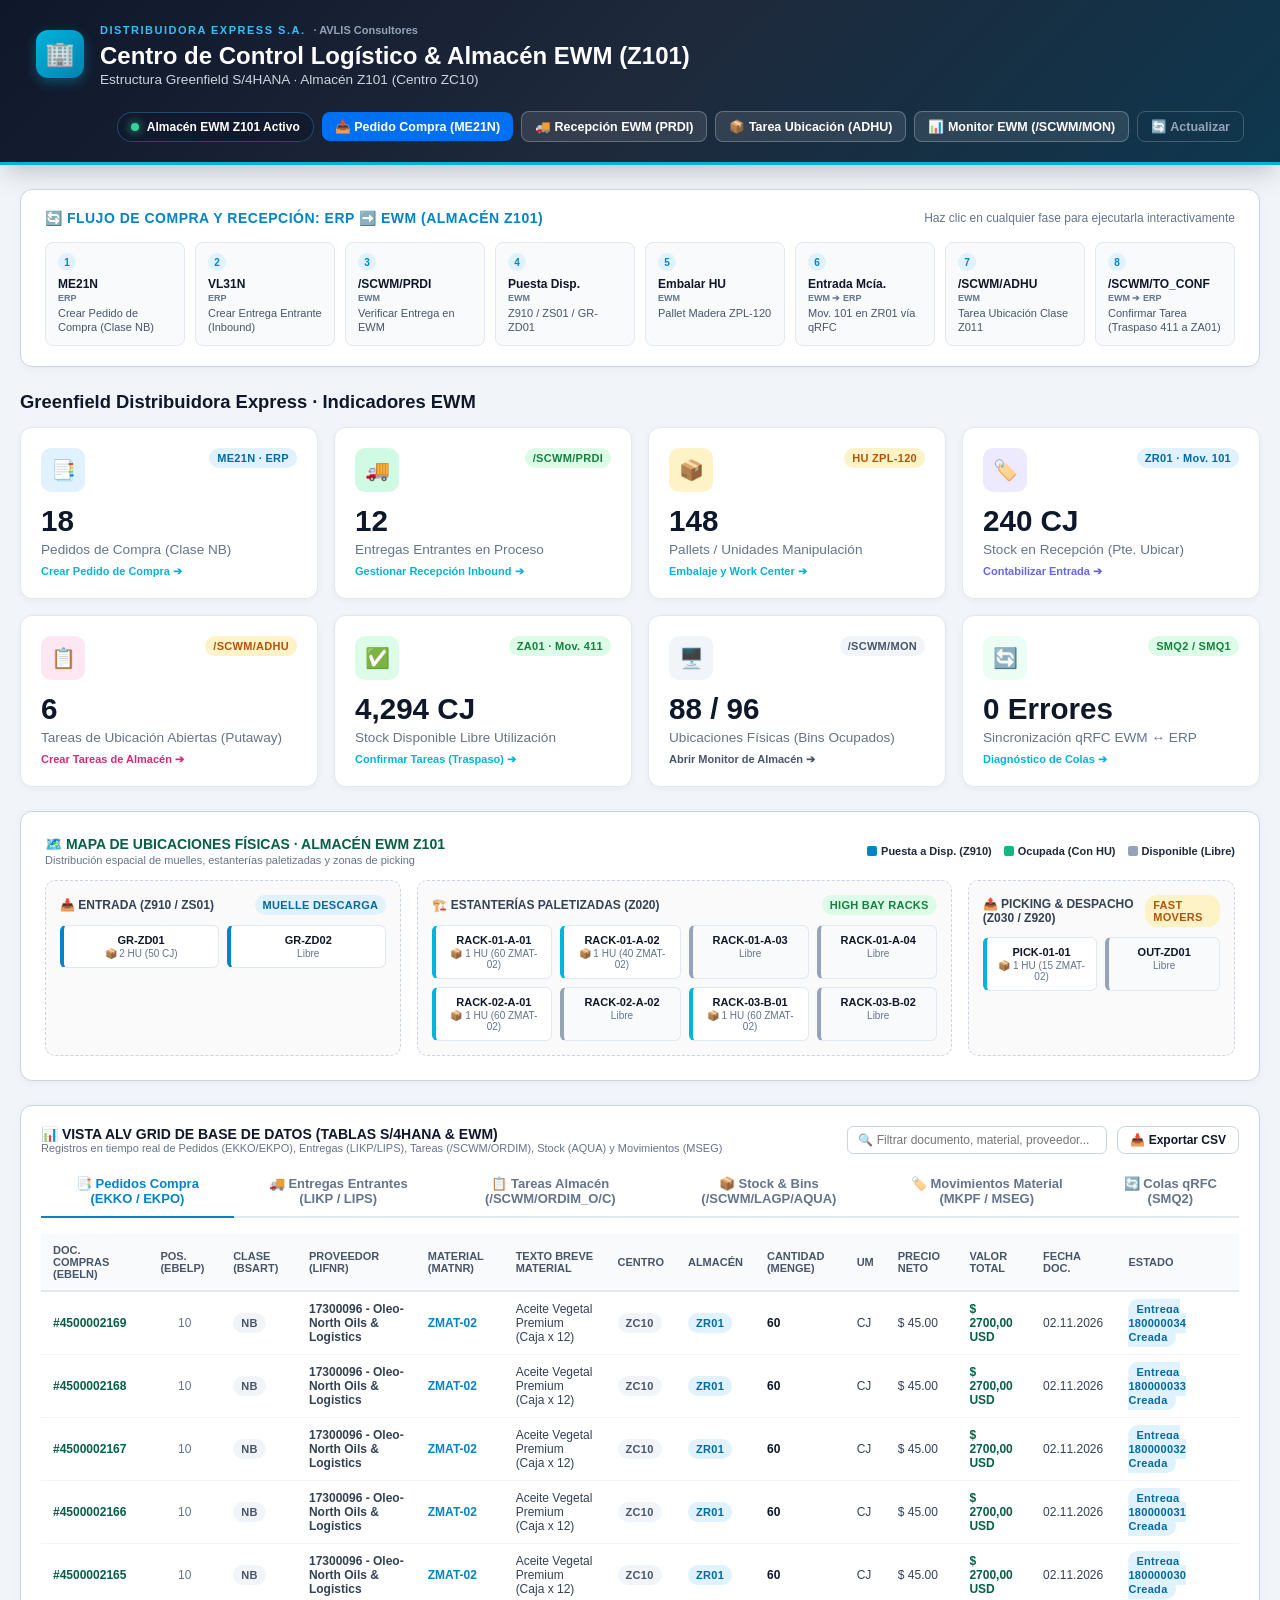
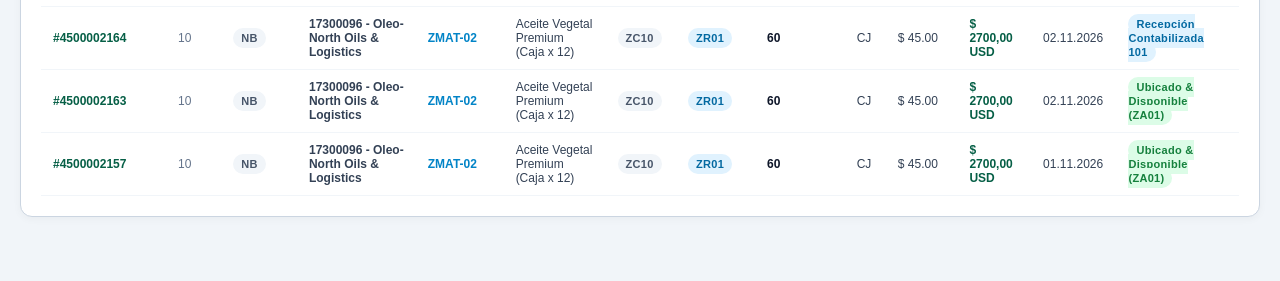
==== kit_apps_EWM/zewm_dashboard/webapp/index.html @ 46ec5397 "Restauracion: Eliminacion de pantallas de acceso/PIN y vuelta a la version anterior limpia y directa" ====
<!DOCTYPE html>
<html lang="es">
<head>
    <meta charset="UTF-8">
    <meta name="viewport" content="width=device-width, initial-scale=1.0">
    <title>Distribuidora Express S.A. · Centro de Control Logístico EWM (Z101)</title>
    <style>
        * { box-sizing: border-box; margin: 0; padding: 0; font-family: "72", "72full", -apple-system, BlinkMacSystemFont, "Segoe UI", Roboto, Arial, sans-serif; }
        body { background-color: #f1f5f9; color: #1e293b; padding-bottom: 40px; }

        /* HERO HEADER */
        .hero {
            background: linear-gradient(135deg, #0f172a 0%, #1e293b 50%, #0e374e 100%);
            padding: 20px 36px;
            color: #ffffff;
            border-bottom: 3px solid #00b4db;
            display: flex;
            justify-content: space-between;
            align-items: center;
            gap: 20px;
            box-shadow: 0 10px 25px -5px rgba(15, 23, 42, 0.25);
        }
        .hero-left {
            display: flex;
            align-items: center;
            gap: 16px;
            flex-shrink: 0;
        }
        .hero-logo {
            width: 48px; height: 48px; border-radius: 12px;
            background: linear-gradient(135deg, #00b4db, #0083b0);
            display: flex; align-items: center; justify-content: center;
            font-size: 24px; box-shadow: 0 4px 12px rgba(0, 180, 219, 0.35);
            flex-shrink: 0;
        }
        .company-pill { font-size: 11px; font-weight: 800; letter-spacing: 1.5px; color: #38bdf8; text-transform: uppercase; }
        .partner-pill { font-size: 11px; font-weight: 600; color: #94a3b8; margin-left: 8px; }
        .hero-title { font-size: 1.5rem; font-weight: 700; margin: 4px 0 2px 0; white-space: nowrap; }
        .hero-sub { font-size: 0.85rem; color: #cbd5e1; white-space: nowrap; }

        .hero-actions {
            display: flex;
            align-items: center;
            justify-content: flex-end;
            gap: 8px;
            margin-left: auto;
            flex-shrink: 0;
            flex-wrap: nowrap;
        }
        .status-pill {
            background: rgba(15, 23, 42, 0.6);
            border: 1px solid rgba(56, 189, 248, 0.3);
            padding: 7px 13px;
            border-radius: 20px;
            display: flex; align-items: center; gap: 8px; font-size: 12px; font-weight: 600;
            white-space: nowrap;
            flex-shrink: 0;
        }
        .live-dot {
            width: 8px; height: 8px; border-radius: 50%; background: #34d399;
            box-shadow: 0 0 10px #34d399; animation: pulse 2s infinite;
            flex-shrink: 0;
        }
        @keyframes pulse { 0% { transform: scale(0.95); opacity: 0.7; } 50% { transform: scale(1.2); opacity: 1; } 100% { transform: scale(0.95); opacity: 0.7; } }

        .btn {
            padding: 7px 13px; border-radius: 8px; font-size: 12.5px; font-weight: 600;
            cursor: pointer; transition: all 0.2s ease; display: inline-flex;
            align-items: center; gap: 6px; border: none; text-decoration: none;
            white-space: nowrap;
        }
        .btn-primary { background: #0070f2; color: #ffffff; }
        .btn-primary:hover { background: #0056ba; transform: translateY(-1px); }
        .btn-outline { background: rgba(255, 255, 255, 0.1); border: 1px solid rgba(255, 255, 255, 0.25); color: #ffffff; }
        .btn-outline:hover { background: rgba(255, 255, 255, 0.2); }
        .btn-ghost { background: transparent; border: 1px solid rgba(255, 255, 255, 0.2); color: #94a3b8; }
        .btn-ghost:hover { background: rgba(255, 255, 255, 0.15); color: #ffffff; }

        @media (max-width: 1350px) {
            .hero { flex-wrap: wrap; }
            .hero-actions { width: 100%; justify-content: flex-end; margin-top: 4px; }
        }

        /* CONTAINER */
        .container { max-width: 1380px; margin: 24px auto; padding: 0 20px; }

        /* PIPELINE / STEPPER ERP -> EWM */
        .stepper-card {
            background: #ffffff; border-radius: 12px; border: 1px solid #cbd5e1;
            padding: 20px 24px; margin-bottom: 24px; box-shadow: 0 2px 8px rgba(0, 0, 0, 0.04);
        }
        .stepper-header {
            display: flex; justify-content: space-between; align-items: center; margin-bottom: 16px;
        }
        .stepper-title { font-size: 14px; font-weight: 800; color: #0284c7; text-transform: uppercase; letter-spacing: 0.5px; }
        .stepper-legend { font-size: 12px; color: #64748b; }
        .stepper-grid {
            display: grid; grid-template-columns: repeat(8, 1fr); gap: 10px;
        }
        @media (max-width: 1024px) {
            .stepper-grid { grid-template-columns: repeat(4, 1fr); gap: 10px; }
        }
        @media (max-width: 640px) {
            .stepper-grid { grid-template-columns: repeat(2, 1fr); }
        }
        .step-item {
            background: #f8fafc; border: 1px solid #e2e8f0; border-radius: 8px;
            padding: 10px 12px; position: relative; cursor: pointer; transition: all 0.2s ease;
        }
        .step-item:hover {
            border-color: #00b4db; background: #f0f9ff; transform: translateY(-2px);
            box-shadow: 0 4px 10px rgba(0, 180, 219, 0.15);
        }
        .step-item.active {
            border-color: #0284c7; background: #e0f2fe;
        }
        .step-num {
            font-size: 10px; font-weight: 800; color: #0284c7; background: #e0f2fe;
            width: 18px; height: 18px; border-radius: 50%; display: flex;
            align-items: center; justify-content: center; margin-bottom: 6px;
        }
        .step-tx { font-size: 12px; font-weight: 700; color: #0f172a; margin-bottom: 2px; }
        .step-sys { font-size: 9px; font-weight: 700; color: #64748b; text-transform: uppercase; }
        .step-desc { font-size: 11px; color: #475569; margin-top: 4px; line-height: 1.25; }

        /* SECTION HEADER */
        .section-header {
            display: flex; justify-content: space-between; align-items: center;
            margin-bottom: 14px; margin-top: 24px;
        }
        .section-title { font-size: 1.15rem; font-weight: 700; color: #0f172a; }

        /* KPI GRID */
        .kpi-grid {
            display: grid; grid-template-columns: repeat(auto-fill, minmax(280px, 1fr));
            gap: 16px; margin-bottom: 24px;
        }
        .kpi-card {
            background: #ffffff; border-radius: 12px; border: 1px solid #e2e8f0;
            padding: 20px; transition: all 0.2s ease; cursor: pointer;
            box-shadow: 0 2px 6px rgba(0, 0, 0, 0.04);
            display: flex; flex-direction: column; justify-content: space-between;
        }
        .kpi-card:hover {
            border-color: #00b4db; transform: translateY(-4px);
            box-shadow: 0 12px 25px -4px rgba(0, 180, 219, 0.22);
        }
        .kpi-card::after {
            content: ''; position: absolute; top: 0; left: 0; right: 0; height: 3px;
            background: linear-gradient(90deg, #00b4db, #0083b0); opacity: 0; transition: opacity 0.2s ease;
        }
        .kpi-card:hover::after { opacity: 1; }
        .kpi-top { display: flex; justify-content: space-between; align-items: flex-start; }
        .kpi-icon {
            width: 44px; height: 44px; border-radius: 10px;
            display: flex; align-items: center; justify-content: center;
            font-size: 20px;
        }
        .badge {
            font-size: 11px; font-weight: 700; padding: 4px 8px; border-radius: 12px;
            letter-spacing: 0.3px;
        }
        .badge-success { background: #dcfce7; color: #15803d; }
        .badge-info { background: #e0f2fe; color: #0369a1; }
        .badge-warning { background: #fef3c7; color: #b45309; }
        .badge-neutral { background: #f1f5f9; color: #475569; }

        .kpi-val { font-size: 1.85rem; font-weight: 800; color: #0f172a; margin: 12px 0 4px 0; }
        .kpi-lbl { font-size: 0.85rem; color: #64748b; font-weight: 500; }
        .kpi-link { font-size: 11px; font-weight: 700; color: #00b4db; display: flex; align-items: center; gap: 4px; }

        /* WAREHOUSE MAP 2D */
        .wh-map-card {
            background: #ffffff; border-radius: 12px; border: 1px solid #cbd5e1;
            padding: 24px; margin-bottom: 24px; box-shadow: 0 2px 8px rgba(0, 0, 0, 0.04);
        }
        .map-zones {
            display: grid; grid-template-columns: 2fr 3fr 1.5fr; gap: 16px; margin-top: 14px;
        }
        @media (max-width: 900px) {
            .map-zones { grid-template-columns: 1fr; }
        }
        .zone-box {
            border: 1px dashed #cbd5e1; border-radius: 10px; padding: 14px; background: #fafafa;
        }
        .zone-title {
            font-size: 12px; font-weight: 800; color: #334155; text-transform: uppercase;
            margin-bottom: 10px; display: flex; align-items: center; justify-content: space-between;
        }
        .bins-grid {
            display: grid; grid-template-columns: repeat(auto-fill, minmax(110px, 1fr)); gap: 8px;
        }
        .bin-cell {
            background: #ffffff; border: 1px solid #e2e8f0; border-radius: 6px; padding: 8px;
            text-align: center; cursor: pointer; transition: all 0.2s ease;
        }
        .bin-cell:hover {
            border-color: #00b4db; transform: scale(1.03); box-shadow: 0 4px 8px rgba(0,0,0,0.06);
        }
        .bin-cell.occupied { border-left: 4px solid #00b4db; }
        .bin-cell.staging { border-left: 4px solid #0284c7; }
        .bin-cell.available { border-left: 4px solid #94a3b8; background: #f8fafc; }
        .bin-name { font-size: 11px; font-weight: 700; color: #0f172a; }
        .bin-status { font-size: 10px; color: #64748b; margin-top: 2px; }

        /* ALV GRID & TABS */
        .table-card {
            background: #ffffff; border-radius: 12px; border: 1px solid #cbd5e1;
            padding: 20px; box-shadow: 0 2px 8px rgba(0, 0, 0, 0.04);
        }
        .tab-bar {
            display: flex; gap: 8px; border-bottom: 2px solid #e2e8f0; margin-bottom: 16px;
        }
        .tab-btn {
            padding: 10px 18px; font-size: 13px; font-weight: 700; color: #64748b;
            background: transparent; border: none; cursor: pointer; border-bottom: 2px solid transparent;
            margin-bottom: -2px; transition: all 0.2s ease;
        }
        .tab-btn.active { color: #0284c7; border-bottom-color: #0284c7; }
        .sap-table {
            width: 100%; border-collapse: collapse; font-size: 12px; text-align: left;
        }
        .sap-table th {
            background: #f8fafc; color: #475569; font-weight: 700; padding: 10px 12px;
            border-bottom: 2px solid #e2e8f0; text-transform: uppercase; font-size: 11px;
        }
        .sap-table td {
            padding: 10px 12px; border-bottom: 1px solid #f1f5f9; color: #334155;
        }
        .sap-table tr:hover { background: #f8fafc; }

        /* MODAL STYLES */
        .modal {
            position: fixed; top: 0; left: 0; width: 100%; height: 100%;
            background: rgba(15, 23, 42, 0.6); backdrop-filter: blur(4px);
            display: none; align-items: center; justify-content: center; z-index: 1000;
        }
        .modal-box {
            background: #ffffff; border-radius: 12px; width: 92%; max-width: 680px;
            max-height: 90vh; overflow-y: auto; box-shadow: 0 20px 25px -5px rgba(0, 0, 0, 0.2);
            animation: modalIn 0.2s ease;
        }
        .modal-wide { max-width: 1050px; }
        @keyframes modalIn { from { opacity: 0; transform: scale(0.96); } to { opacity: 1; transform: scale(1); } }
        .modal-header {
            padding: 18px 24px; border-bottom: 2px solid #00b4db;
            display: flex; justify-content: space-between; align-items: center;
            background: linear-gradient(135deg, #0f172a 0%, #1e293b 100%);
            border-radius: 12px 12px 0 0; color: #ffffff;
        }
        .modal-title { font-size: 1.15rem; font-weight: 700; color: #ffffff; }
        .modal-badge { font-size: 10px; font-weight: 800; color: #38bdf8; text-transform: uppercase; letter-spacing: 0.5px; }
        .modal-close { background: transparent; border: none; font-size: 20px; cursor: pointer; color: #cbd5e1; }
        .modal-body { padding: 24px; }
        .modal-footer {
            padding: 16px 24px; border-top: 1px solid #e2e8f0; display: flex;
            justify-content: flex-end; gap: 10px; background: #f8fafc;
            border-radius: 0 0 12px 12px;
        }

        /* FORM CONTROLS */
        .form-row { display: grid; grid-template-columns: 1fr 1fr; gap: 16px; margin-bottom: 16px; }
        .form-group { display: flex; flex-direction: column; gap: 6px; margin-bottom: 16px; }
        .form-label { font-size: 11px; font-weight: 700; color: #475569; text-transform: uppercase; display: flex; justify-content: space-between; }
        .form-input-container { position: relative; display: flex; width: 100%; }
        .form-input {
            width: 100%; padding: 9px 12px; border: 1px solid #cbd5e1; border-radius: 6px;
            font-size: 13px; color: #1e293b; background: #ffffff; outline: none;
        }
        .form-input:focus { border-color: #00b4db; box-shadow: 0 0 0 3px rgba(0, 180, 219, 0.15); }
        .btn-f4 {
            position: absolute; right: 4px; top: 4px; bottom: 4px; padding: 0 8px;
            background: #f1f5f9; border: 1px solid #cbd5e1; border-radius: 4px;
            font-size: 11px; cursor: pointer; display: flex; align-items: center; justify-content: center;
        }
        .btn-f4:hover { background: #e2e8f0; color: #0284c7; }

        /* TOAST */
        .toast {
            position: fixed; bottom: 24px; right: 24px; background: #0f172a; color: #ffffff;
            padding: 14px 22px; border-radius: 8px; font-size: 13px; font-weight: 600;
            box-shadow: 0 10px 15px -3px rgba(0, 0, 0, 0.2); display: none; z-index: 2000;
            border-left: 4px solid #00b4db;
        }

        /* F4 MODAL */
        #f4Modal { z-index: 1500; }
        .f4-list-item {
            padding: 10px 14px; border-bottom: 1px solid #f1f5f9; cursor: pointer;
            display: flex; justify-content: space-between; align-items: center; transition: all 0.15s ease;
        }
        .f4-list-item:hover { background: #f0f9ff; }
        .f4-code { font-weight: 700; color: #0284c7; font-size: 13px; }
        .f4-desc { color: #475569; font-size: 12px; }
    </style>
</head>
<body>

    <!-- HERO HEADER -->
    <div class="hero">
        <div class="hero-left">
            <div class="hero-logo">🏢</div>
            <div>
                <div><span class="company-pill">Distribuidora Express S.A.</span><span class="partner-pill">· AVLIS Consultores</span></div>
                <h1 class="hero-title">Centro de Control Logístico &amp; Almacén EWM (Z101)</h1>
                <p class="hero-sub">Estructura Greenfield S/4HANA · Almacén Z101 (Centro ZC10)</p>
            </div>
        </div>

        <div class="hero-actions">
            <div class="status-pill">
                <span class="live-dot"></span>
                <span>Almacén EWM Z101 Activo</span>
            </div>
            <button class="btn btn-primary" onclick="openEwmApp('me21n')">
                📥 Pedido Compra (ME21N)
            </button>
            <button class="btn btn-outline" onclick="openEwmApp('prdi')">
                🚚 Recepción EWM (PRDI)
            </button>
            <button class="btn btn-outline" onclick="openEwmApp('adhu')">
                📦 Tarea Ubicación (ADHU)
            </button>
            <button class="btn btn-outline" onclick="openEwmApp('mon')">
                📊 Monitor EWM (/SCWM/MON)
            </button>
            <button class="btn btn-ghost" onclick="refreshEwmData()">
                🔄 Actualizar
            </button>
        </div>
    </div>

    <!-- MAIN CONTAINER -->
    <div class="container">

        <!-- STEPPER: FLUJO ERP -> EWM -->
        <div class="stepper-card">
            <div class="stepper-header">
                <div class="stepper-title">🔄 Flujo de Compra y Recepción: ERP ➡️ EWM (Almacén Z101)</div>
                <div class="stepper-legend">Haz clic en cualquier fase para ejecutarla interactivamente</div>
            </div>
            <div class="stepper-grid">
                <div class="step-item" onclick="openEwmApp('me21n')">
                    <div class="step-num">1</div>
                    <div class="step-tx">ME21N</div>
                    <div class="step-sys">ERP</div>
                    <div class="step-desc">Crear Pedido de Compra (Clase NB)</div>
                </div>
                <div class="step-item" onclick="openEwmApp('vl31n')">
                    <div class="step-num">2</div>
                    <div class="step-tx">VL31N</div>
                    <div class="step-sys">ERP</div>
                    <div class="step-desc">Crear Entrega Entrante (Inbound)</div>
                </div>
                <div class="step-item" onclick="openEwmApp('prdi')">
                    <div class="step-num">3</div>
                    <div class="step-tx">/SCWM/PRDI</div>
                    <div class="step-sys">EWM</div>
                    <div class="step-desc">Verificar Entrega en EWM</div>
                </div>
                <div class="step-item" onclick="openEwmApp('staging')">
                    <div class="step-num">4</div>
                    <div class="step-tx">Puesta Disp.</div>
                    <div class="step-sys">EWM</div>
                    <div class="step-desc">Z910 / ZS01 / GR-ZD01</div>
                </div>
                <div class="step-item" onclick="openEwmApp('pack')">
                    <div class="step-num">5</div>
                    <div class="step-tx">Embalar HU</div>
                    <div class="step-sys">EWM</div>
                    <div class="step-desc">Pallet Madera ZPL-120</div>
                </div>
                <div class="step-item" onclick="openEwmApp('gr')">
                    <div class="step-num">6</div>
                    <div class="step-tx">Entrada Mcía.</div>
                    <div class="step-sys">EWM ➔ ERP</div>
                    <div class="step-desc">Mov. 101 en ZR01 vía qRFC</div>
                </div>
                <div class="step-item" onclick="openEwmApp('adhu')">
                    <div class="step-num">7</div>
                    <div class="step-tx">/SCWM/ADHU</div>
                    <div class="step-sys">EWM</div>
                    <div class="step-desc">Tarea Ubicación Clase Z011</div>
                </div>
                <div class="step-item" onclick="openEwmApp('toconf')">
                    <div class="step-num">8</div>
                    <div class="step-tx">/SCWM/TO_CONF</div>
                    <div class="step-sys">EWM ➔ ERP</div>
                    <div class="step-desc">Confirmar Tarea (Traspaso 411 a ZA01)</div>
                </div>
            </div>
        </div>

        <!-- SECCIÓN 1: KPIS OPERATIVOS -->
        <div class="section-header">
            <span class="section-title">Greenfield Distribuidora Express · Indicadores EWM</span>
        </div>

        <div class="kpi-grid">
            <!-- 1. Pedidos Compra ME21N -->
            <div class="kpi-card" onclick="openEwmApp('me21n')">
                <div class="kpi-top">
                    <div class="kpi-icon" style="background:#e0f2fe; color:#0284c7;">📑</div>
                    <span class="badge badge-info">ME21N · ERP</span>
                </div>
                <div class="kpi-val" id="val-po">18</div>
                <div class="kpi-lbl">Pedidos de Compra (Clase NB)</div>
                <div style="margin-top:8px;"><span class="kpi-link">Crear Pedido de Compra ➔</span></div>
            </div>

            <!-- 2. Entregas Entrantes PRDI -->
            <div class="kpi-card" onclick="openEwmApp('prdi')">
                <div class="kpi-top">
                    <div class="kpi-icon" style="background:#d1fae5; color:#059669;">🚚</div>
                    <span class="badge badge-success">/SCWM/PRDI</span>
                </div>
                <div class="kpi-val" id="val-ibd">12</div>
                <div class="kpi-lbl">Entregas Entrantes en Proceso</div>
                <div style="margin-top:8px;"><span class="kpi-link">Gestionar Recepción Inbound ➔</span></div>
            </div>

            <!-- 3. HUs Activas ZPL-120 -->
            <div class="kpi-card" onclick="openEwmApp('pack')">
                <div class="kpi-top">
                    <div class="kpi-icon" style="background:#fef3c7; color:#b45309;">📦</div>
                    <span class="badge badge-warning">HU ZPL-120</span>
                </div>
                <div class="kpi-val" id="val-hu">148</div>
                <div class="kpi-lbl">Pallets / Unidades Manipulación</div>
                <div style="margin-top:8px;"><span class="kpi-link">Embalaje y Work Center ➔</span></div>
            </div>

            <!-- 4. Stock en Recepción ZR01 (101) -->
            <div class="kpi-card" onclick="openEwmApp('gr')">
                <div class="kpi-top">
                    <div class="kpi-icon" style="background:#ede9fe; color:#6366f1;">🏷️</div>
                    <span class="badge badge-info">ZR01 · Mov. 101</span>
                </div>
                <div class="kpi-val" id="val-zr01">240 CJ</div>
                <div class="kpi-lbl">Stock en Recepción (Pte. Ubicar)</div>
                <div style="margin-top:8px;"><span class="kpi-link" style="color:#6366f1;">Contabilizar Entrada ➔</span></div>
            </div>

            <!-- 5. Tareas de Ubicación ADHU (Z011) -->
            <div class="kpi-card" onclick="openEwmApp('adhu')">
                <div class="kpi-top">
                    <div class="kpi-icon" style="background:#fce7f3; color:#db2777;">📋</div>
                    <span class="badge badge-warning">/SCWM/ADHU</span>
                </div>
                <div class="kpi-val" id="val-wt">6</div>
                <div class="kpi-lbl">Tareas de Ubicación Abiertas (Putaway)</div>
                <div style="margin-top:8px;"><span class="kpi-link" style="color:#db2777;">Crear Tareas de Almacén ➔</span></div>
            </div>

            <!-- 6. Stock Disponible ZA01 (Traspaso 411) -->
            <div class="kpi-card" onclick="openEwmApp('toconf')">
                <div class="kpi-top">
                    <div class="kpi-icon" style="background:#dcfce7; color:#0284c7;">✅</div>
                    <span class="badge badge-success">ZA01 · Mov. 411</span>
                </div>
                <div class="kpi-val" id="val-za01">4,294 CJ</div>
                <div class="kpi-lbl">Stock Disponible Libre Utilización</div>
                <div style="margin-top:8px;"><span class="kpi-link">Confirmar Tareas (Traspaso) ➔</span></div>
            </div>

            <!-- 7. Monitor EWM /SCWM/MON -->
            <div class="kpi-card" onclick="openEwmApp('mon')">
                <div class="kpi-top">
                    <div class="kpi-icon" style="background:#f1f5f9; color:#475569;">🖥️</div>
                    <span class="badge badge-neutral">/SCWM/MON</span>
                </div>
                <div class="kpi-val" id="val-bins">88 / 96</div>
                <div class="kpi-lbl">Ubicaciones Físicas (Bins Ocupados)</div>
                <div style="margin-top:8px;"><span class="kpi-link" style="color:#475569;">Abrir Monitor de Almacén ➔</span></div>
            </div>

            <!-- 8. Colas qRFC SMQ2 / SMQ1 -->
            <div class="kpi-card" onclick="openEwmApp('smq2')">
                <div class="kpi-top">
                    <div class="kpi-icon" style="background:#ecfdf5; color:#047857;">🔄</div>
                    <span class="badge badge-success">SMQ2 / SMQ1</span>
                </div>
                <div class="kpi-val" id="val-qrfc">0 Errores</div>
                <div class="kpi-lbl">Sincronización qRFC EWM ↔ ERP</div>
                <div style="margin-top:8px;"><span class="kpi-link">Diagnóstico de Colas ➔</span></div>
            </div>
        </div>

        <!-- SECCIÓN 2: MAPA 2D INTERACTIVO DEL ALMACÉN Z101 -->
        <div class="wh-map-card">
            <div style="display:flex; justify-content:space-between; align-items:center;">
                <div>
                    <h3 style="font-size:14px; font-weight:800; color:#065f46; text-transform:uppercase;">🗺️ Mapa de Ubicaciones Físicas · Almacén EWM Z101</h3>
                    <p style="font-size:11px; color:#64748b; margin-top:2px;">Distribución espacial de muelles, estanterías paletizadas y zonas de picking</p>
                </div>
                <div style="display:flex; gap:12px; font-size:11px; font-weight:600;">
                    <span style="display:flex; align-items:center; gap:4px;"><span style="width:10px; height:10px; background:#0284c7; border-radius:2px;"></span> Puesta a Disp. (Z910)</span>
                    <span style="display:flex; align-items:center; gap:4px;"><span style="width:10px; height:10px; background:#10b981; border-radius:2px;"></span> Ocupada (Con HU)</span>
                    <span style="display:flex; align-items:center; gap:4px;"><span style="width:10px; height:10px; background:#94a3b8; border-radius:2px;"></span> Disponible (Libre)</span>
                </div>
            </div>

            <div class="map-zones">
                <!-- ZONA 1: INBOUND STAGING -->
                <div class="zone-box">
                    <div class="zone-title">
                        <span>📥 Entrada (Z910 / ZS01)</span>
                        <span class="badge badge-info">Muelle Descarga</span>
                    </div>
                    <div class="bins-grid" id="zone-inbound-bins">
                        <!-- Generado por JS -->
                    </div>
                </div>

                <!-- ZONA 2: HIGH BAY STORAGE -->
                <div class="zone-box">
                    <div class="zone-title">
                        <span>🏗️ Estanterías Paletizadas (Z020)</span>
                        <span class="badge badge-success">High Bay Racks</span>
                    </div>
                    <div class="bins-grid" id="zone-racks-bins">
                        <!-- Generado por JS -->
                    </div>
                </div>

                <!-- ZONA 3: PICKING & DESPACHO -->
                <div class="zone-box">
                    <div class="zone-title">
                        <span>📤 Picking & Despacho (Z030 / Z920)</span>
                        <span class="badge badge-warning">Fast Movers</span>
                    </div>
                    <div class="bins-grid" id="zone-outbound-bins">
                        <!-- Generado por JS -->
                    </div>
                </div>
            </div>
        </div>

        <!-- SECCIÓN 3: MONITOR DE ALMACÉN EN VIVO (/SCWM/MON) -->
        <div class="table-card">
            <div style="display:flex; justify-content:space-between; align-items:center; margin-bottom:12px;">
                <div>
                    <h3 style="font-size:14px; font-weight:800; color:#0f172a; text-transform:uppercase;">📊 VISTA ALV GRID DE BASE DE DATOS (TABLAS S/4HANA &amp; EWM)</h3>
                    <p style="font-size:11px; color:#64748b;">Registros en tiempo real de Pedidos (EKKO/EKPO), Entregas (LIKP/LIPS), Tareas (/SCWM/ORDIM), Stock (AQUA) y Movimientos (MSEG)</p>
                </div>
                <div style="display:flex; gap:10px; align-items:center;">
                    <input id="mon-search" class="form-input" style="width:260px; padding:6px 10px; font-size:12px;" placeholder="🔍 Filtrar documento, material, proveedor..." oninput="filterMonTable()" />
                    <button class="btn btn-outline" style="color:#0f172a; border-color:#cbd5e1; padding:6px 12px; font-size:12px;" onclick="exportMonCsv()">📥 Exportar CSV</button>
                </div>
            </div>

            <div class="tab-bar">
                <button class="tab-btn active" id="tab-btn-po" onclick="switchMonTab('po')">📑 Pedidos Compra (EKKO / EKPO)</button>
                <button class="tab-btn" id="tab-btn-inbound" onclick="switchMonTab('inbound')">🚚 Entregas Entrantes (LIKP / LIPS)</button>
                <button class="tab-btn" id="tab-btn-wt" onclick="switchMonTab('wt')">📋 Tareas Almacén (/SCWM/ORDIM_O/C)</button>
                <button class="tab-btn" id="tab-btn-stock" onclick="switchMonTab('stock')">📦 Stock &amp; Bins (/SCWM/LAGP/AQUA)</button>
                <button class="tab-btn" id="tab-btn-mseg" onclick="switchMonTab('mseg')">🏷️ Movimientos Material (MKPF / MSEG)</button>
                <button class="tab-btn" id="tab-btn-qrfc" onclick="switchMonTab('qrfc')">🔄 Colas qRFC (SMQ2)</button>
            </div>

            <div style="overflow-x:auto;">
                <table class="sap-table" id="mon-table">
                    <thead id="mon-thead">
                        <!-- Dinámico según tab -->
                    </thead>
                    <tbody id="mon-tbody">
                        <!-- Dinámico -->
                    </tbody>
                </table>
            </div>
        </div>

    </div>

    <!-- DIALOG APP MODAL -->
    <div id="ewmAppModal" class="modal">
        <div class="modal-box" id="ewmModalBox">
            <div class="modal-header">
                <div>
                    <div class="modal-badge" id="modal-badge">SAP EWM · ALMACÉN Z101</div>
                    <div class="modal-title" id="modal-title">Título de la Transacción</div>
                </div>
                <button class="modal-close" onclick="closeEwmModal()">✕</button>
            </div>
            <div class="modal-body" id="modal-body">
                <!-- Contenido dinámico inyectado -->
            </div>
            <div class="modal-footer">
                <button type="button" class="btn btn-outline" style="color:#475569; border-color:#cbd5e1;" onclick="closeEwmModal()">Cancelar</button>
                <button type="button" class="btn btn-primary" id="modal-btn-action" onclick="confirmCurrentEwmAction()">💾 Ejecutar en S/4HANA</button>
            </div>
        </div>
    </div>

    <!-- F4 MATCHCODE HELP MODAL -->
    <div id="f4Modal" class="modal">
        <div class="modal-box" style="max-width:520px;">
            <div class="modal-header">
                <div>
                    <div class="modal-badge">AYUDA DE ENTRADA F4 (SAP S/4HANA)</div>
                    <div class="modal-title" id="f4-title">Seleccionar Valor</div>
                </div>
                <button class="modal-close" onclick="closeF4Help()">✕</button>
            </div>
            <div style="padding:14px; border-bottom:1px solid #e2e8f0; background:#f8fafc;">
                <input id="f4-search" class="form-input" placeholder="🔍 Escribe para filtrar opciones..." oninput="filterF4Help()" />
            </div>
            <div id="f4-list" style="max-height:360px; overflow-y:auto;">
                <!-- Opciones dinámicas -->
            </div>
            <div class="modal-footer" style="padding:10px 16px;">
                <span id="f4-count" style="font-size:11px; color:#64748b;">0 opciones</span>
                <button type="button" class="btn btn-outline" style="color:#475569; border-color:#cbd5e1; font-size:11px; padding:4px 10px;" onclick="closeF4Help()">Cerrar</button>
            </div>
        </div>
    </div>

    <!-- TOAST POPUP -->
    <div id="toast" class="toast"></div>

    <!-- SCRIPT DE DATOS Y LÓGICA EWM -->
    <script src="data/ewm_master_data.js"></script>
    <script>
        var currentActiveTab = "po";
        var currentAppKey = "me21n";
        var currentF4TargetId = null;
        var currentF4CatalogKey = null;

        // ================================================================
        // RENDERIZADO DEL MAPA DE UBICACIONES FÍSICAS (LAYOUT Z101)
        // ================================================================
        function renderWarehouseMap() {
            var data = window.ewmMasterData || {};
            var bins = data.storageBins || [];

            var inboundContainer = document.getElementById("zone-inbound-bins");
            var racksContainer = document.getElementById("zone-racks-bins");
            var outboundContainer = document.getElementById("zone-outbound-bins");

            if (!inboundContainer || !racksContainer || !outboundContainer) return;

            var inHtml = "", rackHtml = "", outHtml = "";

            bins.forEach(function(b) {
                var cellClass = "bin-cell " + (b.type === "Z910" ? "staging" : (b.huCount > 0 ? "occupied" : "available"));
                var huTxt = b.huCount > 0 ? ("📦 " + b.huCount + " HU (" + (b.qty || 50) + " " + (b.mat || "CJ") + ")") : "Libre";
                var itemHtml = `
                    <div class="${cellClass}" onclick="openBinDetails('${b.bin}')" title="${b.desc} - ${b.bin}">
                        <div class="bin-name">${b.bin}</div>
                        <div class="bin-status">${huTxt}</div>
                    </div>
                `;

                if (b.type === "Z910") {
                    inHtml += itemHtml;
                } else if (b.type === "Z020") {
                    rackHtml += itemHtml;
                } else {
                    outHtml += itemHtml;
                }
            });

            inboundContainer.innerHTML = inHtml;
            racksContainer.innerHTML = rackHtml;
            outboundContainer.innerHTML = outHtml;
        }

        function openBinDetails(binCode) {
            var b = (window.ewmMasterData.storageBins || []).find(x => x.bin === binCode);
            if (!b) return;
            alert("📍 DETALLE DE UBICACIÓN FÍSICA EWM (Z101)\n\n" +
                  "• Ubicación (Storage Bin): " + b.bin + "\n" +
                  "• Tipo de Almacén: " + b.type + " (" + (b.section || "General") + ")\n" +
                  "• Descripción: " + b.desc + "\n" +
                  "• Estado: " + (b.huCount > 0 ? "Ocupada con Unidades de Manipulación" : "Disponible para Putaway") + "\n" +
                  "• Cantidad de HUs: " + b.huCount + "\n" +
                  (b.mat ? ("• Material Almacenado: " + b.mat + " (" + b.qty + " unidades)") : ""));
        }

        // ================================================================
        // TABS MONITOR DE ALMACÉN & TABLAS REALES S/4HANA
        // ================================================================
        function switchMonTab(tabKey) {
            currentActiveTab = tabKey;
            document.querySelectorAll(".tab-btn").forEach(function(btn) {
                btn.classList.remove("active");
            });
            var activeBtn = document.getElementById("tab-btn-" + tabKey);
            if (activeBtn) activeBtn.classList.add("active");
            renderMonTable();
        }

        function renderMonTable() {
            var thead = document.getElementById("mon-thead");
            var tbody = document.getElementById("mon-tbody");
            var query = (document.getElementById("mon-search") ? document.getElementById("mon-search").value : "").toLowerCase();
            var data = window.ewmMasterData || {};

            if (!thead || !tbody) return;

            // 1. TABLA EKKO / EKPO (PEDIDOS DE COMPRA S/4HANA)
            if (currentActiveTab === "po") {
                thead.innerHTML = `
                    <tr>
                        <th>Doc. Compras (EBELN)</th>
                        <th>Pos. (EBELP)</th>
                        <th>Clase (BSART)</th>
                        <th>Proveedor (LIFNR)</th>
                        <th>Material (MATNR)</th>
                        <th>Texto Breve Material</th>
                        <th>Centro</th>
                        <th>Almacén</th>
                        <th>Cantidad (MENGE)</th>
                        <th>UM</th>
                        <th>Precio Neto</th>
                        <th>Valor Total</th>
                        <th>Fecha Doc.</th>
                        <th>Estado</th>
                    </tr>
                `;
                var list = data.ekkoEkpoTable || [];
                var filtered = list.filter(function(r) {
                    return !query || (r.ebeln.includes(query) || r.vendorName.toLowerCase().includes(query) || r.matnr.toLowerCase().includes(query) || r.txz01.toLowerCase().includes(query));
                });
                var html = "";
                filtered.forEach(function(r) {
                    var statusColor = r.status.includes("Disponible") ? "badge badge-success" : "badge badge-info";
                    html += `
                        <tr>
                            <td style="font-weight:700; color:#065f46;">#${r.ebeln}</td>
                            <td style="text-align:center; color:#64748b;">${r.ebelp}</td>
                            <td><span class="badge badge-neutral">${r.bsart}</span></td>
                            <td style="font-weight:600;">${r.lifnr} - ${r.vendorName}</td>
                            <td style="font-weight:700; color:#0284c7;">${r.matnr}</td>
                            <td>${r.txz01}</td>
                            <td><span class="badge badge-neutral">${r.werks}</span></td>
                            <td><span class="badge badge-info">${r.lgort}</span></td>
                            <td style="font-weight:800; color:#0f172a;">${r.menge}</td>
                            <td>${r.meins}</td>
                            <td>$ ${r.netpr.toFixed(2)}</td>
                            <td style="font-weight:800; color:#065f46;">$ ${r.netwr.toLocaleString("es-ES", { minimumFractionDigits: 2 })} ${r.waers}</td>
                            <td>${r.aedat}</td>
                            <td><span class="${statusColor}">${r.status}</span></td>
                        </tr>
                    `;
                });
                tbody.innerHTML = html || "<tr><td colspan='14' style='text-align:center; padding:20px;'>Sin registros en tablas EKKO / EKPO.</td></tr>";

            // 2. TABLA LIKP / LIPS (ENTREGAS ENTRANTES ERP)
            } else if (currentActiveTab === "inbound") {
                thead.innerHTML = `
                    <tr>
                        <th>Entrega Entrante (VBELN)</th>
                        <th>Pos. (POSNR)</th>
                        <th>Pedido Ref. (VGBEL)</th>
                        <th>Puesto Exp. (VSTEL)</th>
                        <th>Centro</th>
                        <th>Almacén</th>
                        <th>Material (MATNR)</th>
                        <th>Descripción</th>
                        <th>Cantidad Entregada (LFIMG)</th>
                        <th>UM</th>
                        <th>Puesta en Disposición</th>
                        <th>Fecha Entrada</th>
                        <th>Estado EWM</th>
                    </tr>
                `;
                var list = data.likpLipsTable || [];
                var filtered = list.filter(function(r) {
                    return !query || (r.vbeln.includes(query) || r.vgbel.includes(query) || r.matnr.toLowerCase().includes(query) || r.arktx.toLowerCase().includes(query));
                });
                var html = "";
                filtered.forEach(function(r) {
                    html += `
                        <tr>
                            <td style="font-weight:700; color:#065f46;">🚚 #${r.vbeln}</td>
                            <td style="text-align:center;">${r.posnr}</td>
                            <td style="font-weight:700; color:#0284c7;">#${r.vgbel}</td>
                            <td><span class="badge badge-neutral">${r.vstel}</span></td>
                            <td>${r.werks}</td>
                            <td><span class="badge badge-info">${r.lgort}</span></td>
                            <td style="font-weight:700; color:#0284c7;">${r.matnr}</td>
                            <td>${r.arktx}</td>
                            <td style="font-weight:800; color:#0f172a;">${r.lfimg}</td>
                            <td>${r.meins}</td>
                            <td><span class="badge badge-info" style="font-size:10px;">${r.stagArea}</span></td>
                            <td>${r.wadat}</td>
                            <td><span class="badge badge-success">${r.status}</span></td>
                        </tr>
                    `;
                });
                tbody.innerHTML = html || "<tr><td colspan='13' style='text-align:center; padding:20px;'>Sin registros en tablas LIKP / LIPS.</td></tr>";

            // 3. TABLA /SCWM/ORDIM_O & ORDIM_C (TAREAS DE ALMACÉN WT)
            } else if (currentActiveTab === "wt") {
                thead.innerHTML = `
                    <tr>
                        <th>Nº Tarea (TANUM)</th>
                        <th>Clase Proceso</th>
                        <th>Handling Unit (HUIDENT)</th>
                        <th>Material (MATNR)</th>
                        <th>Cantidad Tarea (VSOLA)</th>
                        <th>UM</th>
                        <th>Ubicación Origen (VLPLA)</th>
                        <th>Ubicación Destino (NLPLA)</th>
                        <th>Estado (STATUS)</th>
                        <th>Fecha / Hora Creación</th>
                        <th>Usuario (UNAME)</th>
                    </tr>
                `;
                var list = data.ewmTasksTable || [];
                var filtered = list.filter(function(r) {
                    return !query || (r.tanum.includes(query) || r.huident.includes(query) || r.matnr.toLowerCase().includes(query) || r.vlpla.toLowerCase().includes(query) || r.nlpla.toLowerCase().includes(query));
                });
                var html = "";
                filtered.forEach(function(r) {
                    var badge = r.status.includes("Confirmada") ? "badge badge-success" : "badge badge-warning";
                    html += `
                        <tr>
                            <td style="font-weight:700; color:#065f46;">#${r.tanum}</td>
                            <td><span class="badge badge-info">${r.proctype}</span></td>
                            <td style="font-weight:700;">📦 #${r.huident}</td>
                            <td style="font-weight:700; color:#0284c7;">${r.matnr}</td>
                            <td style="font-weight:700;">${r.vsola}</td>
                            <td>${r.meins}</td>
                            <td><span class="badge badge-neutral">${r.vlpla} (${r.vltyp})</span></td>
                            <td style="font-weight:700; color:#059669;">➔ ${r.nlpla} (${r.nltyp})</td>
                            <td><span class="${badge}">${r.status}</span></td>
                            <td>${r.creadat}</td>
                            <td>${r.uname}</td>
                        </tr>
                    `;
                });
                tbody.innerHTML = html || "<tr><td colspan='11' style='text-align:center; padding:20px;'>Sin registros en tablas /SCWM/ORDIM.</td></tr>";

            // 4. TABLA /SCWM/LAGP & AQUA (UBICACIONES FÍSICAS & CUANTOS DE STOCK)
            } else if (currentActiveTab === "stock") {
                thead.innerHTML = `
                    <tr>
                        <th>Almacén (LGNUM)</th>
                        <th>Tipo Almacén (LGTYP)</th>
                        <th>Ubicación (LGPLA)</th>
                        <th>Handling Unit (HUIDENT)</th>
                        <th>Material (MATNR)</th>
                        <th>Descripción</th>
                        <th>Cantidad en Ubicación</th>
                        <th>UM</th>
                        <th>Cat. Stock (CAT)</th>
                        <th>Depósito ERP (LGORT)</th>
                        <th>Estado Físico</th>
                    </tr>
                `;
                var list = data.ewmStockTable || [];
                var filtered = list.filter(function(r) {
                    return !query || (r.lgpla.toLowerCase().includes(query) || r.huident.includes(query) || r.matnr.toLowerCase().includes(query) || r.status.toLowerCase().includes(query));
                });
                var html = "";
                filtered.forEach(function(r) {
                    var statusColor = r.status.includes("Disponible") ? "badge badge-success" : (r.status.includes("Picking") ? "badge badge-info" : "badge badge-warning");
                    html += `
                        <tr>
                            <td style="font-weight:700;">${r.lgnum}</td>
                            <td><span class="badge badge-neutral">${r.lgtyp}</span></td>
                            <td style="font-weight:700; color:#065f46;">${r.lgpla}</td>
                            <td style="font-weight:700;">${r.huident !== '-' ? '📦 #' + r.huident : '—'}</td>
                            <td style="font-weight:700; color:#0284c7;">${r.matnr}</td>
                            <td>${r.maktx}</td>
                            <td style="font-weight:800; color:#0f172a;">${r.quan}</td>
                            <td>${r.meins}</td>
                            <td><span class="badge badge-neutral">${r.cat}</span></td>
                            <td><span class="badge badge-info">${r.lgort}</span></td>
                            <td><span class="${statusColor}">${r.status}</span></td>
                        </tr>
                    `;
                });
                tbody.innerHTML = html || "<tr><td colspan='11' style='text-align:center; padding:20px;'>Sin registros en tablas /SCWM/LAGP & AQUA.</td></tr>";

            // 5. TABLA MKPF / MSEG (DOCUMENTOS DE MATERIAL ERP - 101 Y 411)
            } else if (currentActiveTab === "mseg") {
                thead.innerHTML = `
                    <tr>
                        <th>Doc. Material (MBLNR)</th>
                        <th>Ejercicio</th>
                        <th>Pos.</th>
                        <th>Clase Mov. (BWART)</th>
                        <th>Descripción Movimiento</th>
                        <th>Material (MATNR)</th>
                        <th>Centro</th>
                        <th>Alm. Emisor (LGORT)</th>
                        <th>Alm. Receptor (UMLGO)</th>
                        <th>Cantidad (MENGE)</th>
                        <th>UM</th>
                        <th>Pedido Ref. (EBELN)</th>
                        <th>Fecha Contab.</th>
                        <th>Usuario (USNAM)</th>
                    </tr>
                `;
                var list = data.msegTable || [];
                var filtered = list.filter(function(r) {
                    return !query || (r.mblnr.includes(query) || r.matnr.toLowerCase().includes(query) || r.bwart.includes(query) || r.ebeln.includes(query));
                });
                var html = "";
                filtered.forEach(function(r) {
                    var bwartBadge = r.bwart === "101" ? "badge badge-info" : "badge badge-success";
                    html += `
                        <tr>
                            <td style="font-weight:700; color:#065f46;">📄 #${r.mblnr}</td>
                            <td>${r.mjahr}</td>
                            <td style="text-align:center;">${r.zeile}</td>
                            <td><span class="${bwartBadge}">${r.bwart}</span></td>
                            <td style="font-weight:600;">${r.bwartDesc}</td>
                            <td style="font-weight:700; color:#0284c7;">${r.matnr}</td>
                            <td>${r.werks}</td>
                            <td><span class="badge badge-info">${r.lgort}</span></td>
                            <td><span class="badge ${r.umlgo !== '-' ? 'badge-success' : 'badge-neutral'}">${r.umlgo}</span></td>
                            <td style="font-weight:800; color:#0f172a;">${r.menge}</td>
                            <td>${r.meins}</td>
                            <td style="font-weight:700; color:#0284c7;">#${r.ebeln}</td>
                            <td>${r.budat}</td>
                            <td>${r.usnam}</td>
                        </tr>
                    `;
                });
                tbody.innerHTML = html || "<tr><td colspan='14' style='text-align:center; padding:20px;'>Sin registros en tablas MKPF / MSEG.</td></tr>";

            // 6. TABLA TRFCQIN / SMQ2 (COLAS QRFC)
            } else if (currentActiveTab === "qrfc") {
                thead.innerHTML = `
                    <tr>
                        <th>Transacción</th>
                        <th>Nombre Cola qRFC</th>
                        <th>Sistema Origen</th>
                        <th>Sistema Destino</th>
                        <th>Documento Referencia</th>
                        <th>Estado de Cola</th>
                        <th>Última Transmisión</th>
                    </tr>
                `;
                tbody.innerHTML = `
                    <tr>
                        <td style="font-weight:700;">SMQ2</td>
                        <td style="font-weight:700; color:#0284c7;">EWM_IBD_180004521</td>
                        <td>EWM (Mandante 100)</td>
                        <td>ERP (Mandante 100)</td>
                        <td>Entrada Mercancía (101 en ZR01)</td>
                        <td><span class="badge badge-success">✓ Procesada OK (Verde)</span></td>
                        <td>02.11.2026 10:14:22</td>
                    </tr>
                    <tr>
                        <td style="font-weight:700;">SMQ2</td>
                        <td style="font-weight:700; color:#0284c7;">EWM_TO_10000450</td>
                        <td>EWM (Mandante 100)</td>
                        <td>ERP (Mandante 100)</td>
                        <td>Traspaso Almacén (411 ZR01 ➔ ZA01)</td>
                        <td><span class="badge badge-success">✓ Procesada OK (Verde)</span></td>
                        <td>02.11.2026 09:32:05</td>
                    </tr>
                `;
            }
        }

        function filterMonTable() {
            renderMonTable();
        }

        function exportMonCsv() {
            var data = window.ewmMasterData || {};
            var rows = [];
            var filename = "EWM_" + currentActiveTab + "_" + new Date().toISOString().split('T')[0] + ".csv";

            if (currentActiveTab === "po") {
                rows.push(["Doc. Compras", "Pos", "Clase", "Proveedor", "Material", "Centro", "Almacen", "Cantidad", "UM", "Neto", "Moneda", "Fecha"].join(";"));
                (data.ekkoEkpoTable || []).forEach(function(r) {
                    rows.push([r.ebeln, r.ebelp, r.bsart, r.lifnr, r.matnr, r.werks, r.lgort, r.menge, r.meins, r.netpr, r.waers, r.aedat].join(";"));
                });
            } else if (currentActiveTab === "inbound") {
                rows.push(["Entrega", "Pos", "Pedido Ref", "Puesto Exp", "Centro", "Almacen", "Material", "Cantidad", "UM", "Puesta Disp", "Fecha"].join(";"));
                (data.likpLipsTable || []).forEach(function(r) {
                    rows.push([r.vbeln, r.posnr, r.vgbel, r.vstel, r.werks, r.lgort, r.matnr, r.lfimg, r.meins, r.stagArea, r.wadat].join(";"));
                });
            } else if (currentActiveTab === "mseg") {
                rows.push(["Doc. Material", "Ejercicio", "Pos", "Clase Mov", "Material", "Centro", "Alm. Emisor", "Alm. Receptor", "Cantidad", "UM", "Pedido", "Fecha"].join(";"));
                (data.msegTable || []).forEach(function(r) {
                    rows.push([r.mblnr, r.mjahr, r.zeile, r.bwart, r.matnr, r.werks, r.lgort, r.umlgo, r.menge, r.meins, r.ebeln, r.budat].join(";"));
                });
            } else {
                rows.push(["Bin", "HU", "Material", "Cantidad", "UM", "Cat", "Almacen ERP", "Estado"].join(";"));
                (data.ewmStockTable || []).forEach(function(r) {
                    rows.push([r.lgpla, r.huident, r.matnr, r.quan, r.meins, r.cat, r.lgort, r.status].join(";"));
                });
            }

            var csv = "\uFEFF" + rows.join("\n");
            var blob = new Blob([csv], { type: "text/csv;charset=utf-8;" });
            var a = document.createElement("a");
            a.href = URL.createObjectURL(blob);
            a.download = filename;
            document.body.appendChild(a);
            a.click();
            document.body.removeChild(a);
            showToast("📥 Exportado reporte de tabla " + currentActiveTab.toUpperCase() + " a CSV");
        }

        // ================================================================
        // MODALES DE APLICACIONES (ME21N, VL31N, PRDI, ADHU, TO_CONF)
        // ================================================================
        var ewmAppsConfig = {
            me21n: {
                badge: "SAP S/4HANA ERP · COMPRAS (MM-PUR)",
                title: "Crear Pedido de Compra (ME21N)",
                btnAction: "💾 Crear Pedido de Compra (NB)",
                renderHtml: function() {
                    return `
                        <div class="form-row">
                            <div class="form-group">
                                <label class="form-label"><span>Clase de Pedido</span><span style="color:#0284c7; cursor:pointer;" onclick="openF4('orderTypes', 'inp-po-type')">🔍 F4</span></label>
                                <div class="form-input-container">
                                    <input id="inp-po-type" class="form-input" placeholder="Seleccionar Clase (F4)" value="" />
                                    <button class="btn-f4" type="button" onclick="openF4('orderTypes', 'inp-po-type')">🔍</button>
                                </div>
                            </div>
                            <div class="form-group">
                                <label class="form-label"><span>Proveedor Homologado</span><span style="color:#0284c7; cursor:pointer;" onclick="openF4('vendors', 'inp-po-vendor')">🔍 F4</span></label>
                                <div class="form-input-container">
                                    <input id="inp-po-vendor" class="form-input" placeholder="Buscar Proveedor (F4)" value="" />
                                    <button class="btn-f4" type="button" onclick="openF4('vendors', 'inp-po-vendor')">🔍</button>
                                </div>
                            </div>
                        </div>
                        <div class="form-row">
                            <div class="form-group">
                                <label class="form-label"><span>Org. Compras</span><span style="color:#0284c7; cursor:pointer;" onclick="openF4('porgs', 'inp-po-porg')">🔍 F4</span></label>
                                <div class="form-input-container">
                                    <input id="inp-po-porg" class="form-input" placeholder="Org. Compras (F4)" value="" />
                                    <button class="btn-f4" type="button" onclick="openF4('porgs', 'inp-po-porg')">🔍</button>
                                </div>
                            </div>
                            <div class="form-group">
                                <label class="form-label"><span>Grupo de Compras</span><span style="color:#0284c7; cursor:pointer;" onclick="openF4('pgroups', 'inp-po-pgroup')">🔍 F4</span></label>
                                <div class="form-input-container">
                                    <input id="inp-po-pgroup" class="form-input" placeholder="Grupo Compras (F4)" value="" />
                                    <button class="btn-f4" type="button" onclick="openF4('pgroups', 'inp-po-pgroup')">🔍</button>
                                </div>
                            </div>
                        </div>
                        <div class="form-row">
                            <div class="form-group">
                                <label class="form-label"><span>Material a Comprar</span><span style="color:#0284c7; cursor:pointer;" onclick="openF4('materials', 'inp-po-mat')">🔍 F4</span></label>
                                <div class="form-input-container">
                                    <input id="inp-po-mat" class="form-input" placeholder="Buscar Material (F4)" value="" />
                                    <button class="btn-f4" type="button" onclick="openF4('materials', 'inp-po-mat')">🔍</button>
                                </div>
                            </div>
                            <div class="form-group">
                                <label class="form-label">Cantidad a Comprar (Cajas)</label>
                                <input id="inp-po-qty" type="number" class="form-input" placeholder="Ej: 100" value="" />
                            </div>
                        </div>
                        <div class="form-row">
                            <div class="form-group">
                                <label class="form-label"><span>Centro Receptor</span><span style="color:#0284c7; cursor:pointer;" onclick="openF4('plants', 'inp-po-plant')">🔍 F4</span></label>
                                <div class="form-input-container">
                                    <input id="inp-po-plant" class="form-input" placeholder="Centro (F4)" value="" />
                                    <button class="btn-f4" type="button" onclick="openF4('plants', 'inp-po-plant')">🔍</button>
                                </div>
                            </div>
                            <div class="form-group">
                                <label class="form-label"><span>Almacén Recepción EWM</span><span style="color:#0284c7; cursor:pointer;" onclick="openF4('slocs', 'inp-po-sloc')">🔍 F4</span></label>
                                <div class="form-input-container">
                                    <input id="inp-po-sloc" class="form-input" placeholder="Almacén (F4)" value="" />
                                    <button class="btn-f4" type="button" onclick="openF4('slocs', 'inp-po-sloc')">🔍</button>
                                </div>
                            </div>
                        </div>
                    `;
                },
                onSave: function() {
                    var docNum = Math.floor(4500012900 + Math.random() * 100);
                    var poQty = document.getElementById("inp-po-qty").value || "100";
                    var matRaw = document.getElementById("inp-po-mat").value || "ZMAT-02";
                    var poMat = matRaw.split("-")[0].trim() || "ZMAT-02";
                    
                    var valPo = document.getElementById("val-po");
                    if (valPo) valPo.innerText = (parseInt(valPo.innerText, 10) + 1);

                    return "✅ ¡Pedido de Compra #" + docNum + " Creado Exitosamente!\nClase NB en Sociedad ZX01 para " + poMat + " (" + poQty + " Cajas) con destino Centro ZC10 / Depósito ZR01.";
                }
            },

            vl31n: {
                badge: "SAP S/4HANA ERP · LOGÍSTICA DE ENTRADA (LE)",
                title: "Crear Entrega Entrante (VL31N)",
                btnAction: "🚚 Crear y Distribuir a EWM",
                renderHtml: function() {
                    return `
                        <div class="form-row">
                            <div class="form-group">
                                <label class="form-label">N° Pedido de Compra de Referencia</label>
                                <input id="inp-ibd-po" class="form-input" placeholder="Ej: 4500012891" value="" />
                            </div>
                            <div class="form-group">
                                <label class="form-label">Puesto de Expedición (Heredado ZC10)</label>
                                <input class="form-input" value="1710 - Distribution Center (Hallazgo 18)" readonly style="background:#f8fafc;" />
                            </div>
                        </div>
                        <div class="form-row">
                            <div class="form-group">
                                <label class="form-label">Fecha Prevista de Entrega</label>
                                <input id="inp-ibd-date" type="date" class="form-input" value="" />
                            </div>
                            <div class="form-group">
                                <label class="form-label">Nota de Entrega / Remito Proveedor</label>
                                <input id="inp-ibd-ref" class="form-input" placeholder="Ej: REM-2026-904" value="" />
                            </div>
                        </div>
                    `;
                },
                onSave: function() {
                    var ibdNum = Math.floor(180004525 + Math.random() * 50);
                    var valIbd = document.getElementById("val-ibd");
                    if (valIbd) valIbd.innerText = (parseInt(valIbd.innerText, 10) + 1);

                    return "🚚 ¡Entrega Entrante #" + ibdNum + " Creada y Distribuida a EWM!\nSe ha transmitido automáticamente al Almacén EWM Z101 vía cola qRFC.";
                }
            },

            prdi: {
                badge: "SAP EXTENDED WAREHOUSE MANAGEMENT (EWM)",
                title: "Mantener Entrega Entrante (/SCWM/PRDI)",
                btnAction: "📦 Procesar Puesta a Disposición & Entrada",
                renderHtml: function() {
                    return `
                        <div style="background:#f0f9ff; border:1px solid #bae6fd; border-radius:8px; padding:12px; margin-bottom:16px;">
                            <div style="font-size:11px; font-weight:800; color:#0369a1; text-transform:uppercase;">ℹ️ Procedimiento Validado en Almacén Z101</div>
                            <div style="font-size:12px; color:#0284c7; margin-top:2px;">Completar manualmente zona de puesta a disposición (Paso 4) y embalar en HU ZPL-120 antes de contabilizar entrada.</div>
                        </div>
                        <div class="form-row">
                            <div class="form-group">
                                <label class="form-label">N° Entrega EWM (Logistics Delivery)</label>
                                <input id="inp-prdi-del" class="form-input" placeholder="Ej: 180004521" value="" />
                            </div>
                            <div class="form-group">
                                <label class="form-label"><span>Zona Puesta a Disposición</span><span style="color:#0284c7; cursor:pointer;" onclick="openF4('stagingBins', 'inp-prdi-stage')">🔍 F4</span></label>
                                <div class="form-input-container">
                                    <input id="inp-prdi-stage" class="form-input" placeholder="Z910 / ZS01 / GR-ZD01 (F4)" value="" />
                                    <button class="btn-f4" type="button" onclick="openF4('stagingBins', 'inp-prdi-stage')">🔍</button>
                                </div>
                            </div>
                        </div>
                        <div class="form-row">
                            <div class="form-group">
                                <label class="form-label"><span>Material de Embalaje (HU)</span><span style="color:#0284c7; cursor:pointer;" onclick="openF4('packMats', 'inp-prdi-pack')">🔍 F4</span></label>
                                <div class="form-input-container">
                                    <input id="inp-prdi-pack" class="form-input" placeholder="ZPL-120 Pallet Madera (F4)" value="" />
                                    <button class="btn-f4" type="button" onclick="openF4('packMats', 'inp-prdi-pack')">🔍</button>
                                </div>
                            </div>
                            <div class="form-group">
                                <label class="form-label">Cantidad por Pallet HU (Cajas)</label>
                                <input id="inp-prdi-qty" type="number" class="form-input" placeholder="Ej: 50" value="" />
                            </div>
                        </div>
                    `;
                },
                onSave: function() {
                    var huNum = Math.floor(1000845930 + Math.random() * 50);
                    var stage = document.getElementById("inp-prdi-stage").value || "GR-ZD01";

                    // Registrar nueva HU
                    window.ewmMasterData.handlingUnits.unshift({
                        huId: String(huNum),
                        packMat: "ZPL-120",
                        mat: "ZMAT-02",
                        matDesc: "Aceite Vegetal Premium (Caja x 12)",
                        qty: 50,
                        uom: "CJ",
                        weight: "575 KG",
                        bin: stage,
                        status: "En Muelle (Pte. Ubicar)",
                        poRef: "4500012895",
                        ibdRef: "180004525"
                    });

                    var valHu = document.getElementById("val-hu");
                    if (valHu) valHu.innerText = (parseInt(valHu.innerText, 10) + 1);

                    renderWarehouseMap();
                    renderMonTable();

                    return "📦 ¡Entrega Verificada y Embalada en EWM!\nSe ha generado la Unidad de Manipulación (HU) #" + huNum + " en ubicación de puesta a disposición '" + stage + "'.";
                }
            },

            staging: {
                badge: "SAP EWM · RECEPCIÓN",
                title: "Asignar Puesta a Disposición (Paso 4)",
                btnAction: "📍 Fijar Ubicación de Descarga",
                renderHtml: function() {
                    return `
                        <div class="form-group">
                            <label class="form-label"><span>Ubicación Muelle de Entrada</span><span style="color:#0284c7; cursor:pointer;" onclick="openF4('stagingBins', 'inp-stg-bin')">🔍 F4</span></label>
                            <div class="form-input-container">
                                <input id="inp-stg-bin" class="form-input" placeholder="Seleccionar Muelle (F4)" value="" />
                                <button class="btn-f4" type="button" onclick="openF4('stagingBins', 'inp-stg-bin')">🔍</button>
                            </div>
                        </div>
                    `;
                },
                onSave: function() {
                    return "📍 ¡Puesta a disposición fijada en Z910 / ZS01 / GR-ZD01!";
                }
            },

            pack: {
                badge: "SAP EWM · PACKING WORK CENTER",
                title: "Puesto de Embalaje de Entrada (/SCWM/PACK)",
                btnAction: "📦 Cerrar y Pesar Pallet HU",
                renderHtml: function() {
                    return `
                        <div class="form-row">
                            <div class="form-group">
                                <label class="form-label"><span>Material de Embalaje</span><span style="color:#0284c7; cursor:pointer;" onclick="openF4('packMats', 'inp-pk-mat')">🔍 F4</span></label>
                                <div class="form-input-container">
                                    <input id="inp-pk-mat" class="form-input" placeholder="Seleccionar Pallet (F4)" value="" />
                                    <button class="btn-f4" type="button" onclick="openF4('packMats', 'inp-pk-mat')">🔍</button>
                                </div>
                            </div>
                            <div class="form-group">
                                <label class="form-label">Peso Bruto Verificado</label>
                                <input class="form-input" placeholder="Ej: 575 KG" value="" />
                            </div>
                        </div>
                    `;
                },
                onSave: function() {
                    return "📦 ¡Pallet HU embalado exitosamente con material ZPL-120!";
                }
            },

            gr: {
                badge: "SAP EWM ➔ ERP · INTEGRACIÓN qRFC",
                title: "Contabilizar Entrada de Mercancías (Mov. 101)",
                btnAction: "🏷️ Contabilizar 101 en S/4HANA",
                renderHtml: function() {
                    return `
                        <div style="background:#eff6ff; border:1px solid #bfdbfe; border-radius:8px; padding:12px; margin-bottom:16px;">
                            <div style="font-size:11px; font-weight:800; color:#1e40af; text-transform:uppercase;">⚡ Transmisión qRFC a S/4HANA</div>
                            <div style="font-size:12px; color:#1d4ed8; margin-top:2px;">Al presionar contabilizar, EWM transmite el mensaje a la cola qRFC SMQ2 generando el documento de material 101 en el almacén ERP ZR01.</div>
                        </div>
                        <div class="form-group">
                            <label class="form-label">N° Entrega Entrante a Contabilizar</label>
                            <input id="inp-gr-del" class="form-input" placeholder="Ej: 180004521" value="" />
                        </div>
                    `;
                },
                onSave: function() {
                    var matDoc = Math.floor(5000048120 + Math.random() * 30);
                    var valZr01 = document.getElementById("val-zr01");
                    if (valZr01) valZr01.innerText = "290 CJ";
                    return "🏷️ ¡Entrada de Mercancías Contabilizada!\nDocumento de material #" + matDoc + " (Movimiento 101) generado en S/4HANA en almacén de recepción ZR01 vía cola SMQ2.";
                }
            },

            adhu: {
                badge: "SAP EWM · TAREAS DE ALMACÉN",
                title: "Crear Tareas de Almacén – HU (/SCWM/ADHU)",
                btnAction: "📋 Generar Tarea de Ubicación (Z011)",
                renderHtml: function() {
                    return `
                        <div class="form-row">
                            <div class="form-group">
                                <label class="form-label">N° Handling Unit (HU)</label>
                                <input id="inp-adhu-hu" class="form-input" placeholder="Ej: 1000845920" value="" />
                            </div>
                            <div class="form-group">
                                <label class="form-label"><span>Clase de Proceso de Almacén</span><span style="color:#0284c7; cursor:pointer;" onclick="openF4('procTypes', 'inp-adhu-wpt')">🔍 F4</span></label>
                                <div class="form-input-container">
                                    <input id="inp-adhu-wpt" class="form-input" placeholder="Z011 - Entrada Pallet (F4)" value="" />
                                    <button class="btn-f4" type="button" onclick="openF4('procTypes', 'inp-adhu-wpt')">🔍</button>
                                </div>
                            </div>
                        </div>
                        <div class="form-row">
                            <div class="form-group">
                                <label class="form-label">Ubicación Origen</label>
                                <input class="form-input" value="GR-ZD01 (Muelle de Puesta a Disposición)" readonly style="background:#f8fafc;" />
                            </div>
                            <div class="form-group">
                                <label class="form-label"><span>Ubicación Destino Propuesta (Rack)</span><span style="color:#0284c7; cursor:pointer;" onclick="openF4('rackBins', 'inp-adhu-dest')">🔍 F4</span></label>
                                <div class="form-input-container">
                                    <input id="inp-adhu-dest" class="form-input" placeholder="RACK-01-A-04 (F4)" value="" />
                                    <button class="btn-f4" type="button" onclick="openF4('rackBins', 'inp-adhu-dest')">🔍</button>
                                </div>
                            </div>
                        </div>
                    `;
                },
                onSave: function() {
                    var wtNum = Math.floor(10000455 + Math.random() * 20);
                    var dest = document.getElementById("inp-adhu-dest").value || "RACK-01-A-04";

                    window.ewmMasterData.warehouseTasks.unshift({
                        wtNum: String(wtNum),
                        procType: "Z011",
                        huId: "1000845920",
                        mat: "ZMAT-02",
                        qty: 50,
                        uom: "CJ",
                        srcBin: "GR-ZD01",
                        destBin: dest,
                        status: "Abierta",
                        createdOn: "02.11.2026 14:15",
                        user: "USEREWME"
                    });

                    renderMonTable();
                    return "📋 ¡Tarea de Almacén (WT) #" + wtNum + " Creada Exitosamente!\nClase de proceso Z011 generada para trasladar pallet a ubicación '" + dest + "'.";
                }
            },

            toconf: {
                badge: "SAP EWM ➔ ERP · CONFIRMACIÓN Y TRASPASO",
                title: "Confirmar Tarea de Almacén (/SCWM/TO_CONF)",
                btnAction: "✅ Confirmar Tarea (Traspaso 411 a ZA01)",
                renderHtml: function() {
                    return `
                        <div style="background:#f0f9ff; border:1px solid #bae6fd; border-radius:8px; padding:12px; margin-bottom:16px;">
                            <div style="font-size:11px; font-weight:800; color:#0369a1; text-transform:uppercase;">🔄 Traspaso Automático ZR01 ➔ ZA01</div>
                            <div style="font-size:12px; color:#0284c7; margin-top:2px;">Al confirmar la tarea de ubicación en EWM, el sistema genera automáticamente en el ERP el movimiento de material 411, pasando el stock de 'Recepción' (ZR01) a 'Disponible' (ZA01).</div>
                        </div>
                        <div class="form-group">
                            <label class="form-label">N° de Tarea de Almacén a Confirmar</label>
                            <input id="inp-conf-wt" class="form-input" placeholder="Ej: 10000451" value="" />
                        </div>
                    `;
                },
                onSave: function() {
                    // Actualizar estado de tarea
                    if (window.ewmMasterData.warehouseTasks.length > 0) {
                        window.ewmMasterData.warehouseTasks[0].status = "Confirmada";
                    }

                    // Actualizar HU a ubicada
                    if (window.ewmMasterData.handlingUnits.length > 0) {
                        window.ewmMasterData.handlingUnits[0].status = "Ubicado en Rack (Disponible)";
                        window.ewmMasterData.handlingUnits[0].bin = "RACK-01-A-04";
                    }

                    var valZa01 = document.getElementById("val-za01");
                    if (valZa01) valZa01.innerText = "4,344 CJ";
                    
                    var valZr01 = document.getElementById("val-zr01");
                    if (valZr01) valZr01.innerText = "190 CJ";

                    renderWarehouseMap();
                    renderMonTable();

                    return "✅ ¡Tarea de Almacén Confirmada!\nTraspaso de almacén ERP ZR01 ➔ ZA01 contabilizado automáticamente (Movimiento 411). Stock ahora 100% disponible para ventas.";
                }
            },

            mon: {
                badge: "SAP EWM · CONSULTAS & GESTIÓN",
                title: "Monitor de Gestión de Almacén (/SCWM/MON)",
                btnAction: "🔄 Actualizar Monitor",
                renderHtml: function() {
                    return `
                        <p style="font-size:13px; color:#475569; margin-bottom:12px;">El monitor de almacén se encuentra activo en la sección inferior de la pantalla. Puedes filtrar por cualquier ubicación, pallet HU o material en tiempo real.</p>
                    `;
                },
                onSave: function() {
                    renderMonTable();
                    return "📊 Monitor de almacén sincronizado.";
                }
            },

            smq2: {
                badge: "SAP S/4HANA · INTEGRACIÓN qRFC",
                title: "Monitor de Colas qRFC (SMQ2 / SMQ1)",
                btnAction: "🔄 Verificar Colas",
                renderHtml: function() {
                    return `
                        <div style="font-size:13px; color:#0284c7; font-weight:700; margin-bottom:10px;">✓ Todas las colas qRFC entre EWM y ERP están en estado VERDE (0 bloqueos).</div>
                        <p style="font-size:12px; color:#64748b;">Las transacciones 101 (Entrada de Mercancía) y 411 (Traspaso de Depósito ZR01 ➔ ZA01) se están comunicando sin demoras ni fallos de autorización.</p>
                    `;
                },
                onSave: function() {
                    return "🔄 Estado de colas qRFC verificado: 0 errores.";
                }
            }
        };

        function openEwmApp(key) {
            currentAppKey = key;
            var cfg = ewmAppsConfig[key];
            if (!cfg) return;

            document.getElementById("modal-badge").innerText = cfg.badge;
            document.getElementById("modal-title").innerText = cfg.title;
            document.getElementById("modal-body").innerHTML = cfg.renderHtml();
            document.getElementById("modal-btn-action").innerText = cfg.btnAction || "💾 Ejecutar en S/4HANA";
            document.getElementById("ewmAppModal").style.display = "flex";
        }

        function closeEwmModal() {
            document.getElementById("ewmAppModal").style.display = "none";
        }

        function confirmCurrentEwmAction() {
            var cfg = ewmAppsConfig[currentAppKey];
            if (!cfg || !cfg.onSave) return;
            var msg = cfg.onSave();
            closeEwmModal();
            showToast(msg);
        }

        // ================================================================
        // AYUDA F4 MATCHCODE
        // ================================================================
        var ewmCatalogs = {
            orderTypes: [
                { code: "NB", title: "NB - Pedido Estándar de Compra", desc: "Pedido comercial para aprovisionamiento de stock" },
                { code: "UB", title: "UB - Pedido de Traslado entre Centros", desc: "Movimiento logístico interno entre plantas" }
            ],
            vendors: [
                { code: "17300096", title: "17300096 - Oleo-North Oils & Logistics LLC", desc: "Proveedor principal aceites (Houston, TX) · Términos NT30" },
                { code: "17300001", title: "17300001 - AgroExpress Commodities S.A.", desc: "Proveedor granos y harinas (Chicago, IL)" },
                { code: "10300001", title: "10300001 - Distribuidora Mayorista Central", desc: "Proveedor insumos generales (Miami, FL)" }
            ],
            porgs: [
                { code: "ZX01", title: "ZX01 - Org. Compras Distribuidora Express", desc: "Organización de compras Greenfield Mandante 100" }
            ],
            pgroups: [
                { code: "ZX1", title: "ZX1 - Grupo Compras Alimentos & Granos", desc: "Comprador responsable Greenfield" }
            ],
            materials: [
                { code: "ZMAT-02", title: "ZMAT-02 - Aceite Vegetal Premium (Caja x 12)", desc: "Material estrella EWM · Fast Mover · Unidad CJ" },
                { code: "ZMAT-01", title: "ZMAT-01 - Harina de Trigo Panadera (Saco 25kg)", desc: "Materia prima panificación · Unidad SC" },
                { code: "ZMAT-03", title: "ZMAT-03 - Arroz Grano Largo Especial (Bolsa 50kg)", desc: "Grano seleccionado · Unidad BL" },
                { code: "TG11", title: "TG11 - Trading Goods 11 (Comercial Estándar)", desc: "Material estándar modelo S/4HANA Mandante 100" }
            ],
            plants: [
                { code: "ZC10", title: "ZC10 - Centro Distribución Central Greenfield", desc: "Centro logístico principal vinculado al almacén EWM Z101" }
            ],
            slocs: [
                { code: "ZR01", title: "ZR01 - Almacén Recepción EWM (Inbound)", desc: "Depósito ERP para recepción temporal antes de ubicar" },
                { code: "ZA01", title: "ZA01 - Almacén Disponible EWM (Putaway)", desc: "Depósito ERP para stock libre utilización y venta" }
            ],
            stagingBins: [
                { code: "GR-ZD01", title: "GR-ZD01 - Muelle 01 Puesta a Disposición (ZS01)", desc: "Zona Z910 para descarga y recepción física de camiones" },
                { code: "GR-ZD02", title: "GR-ZD02 - Muelle 02 Puesta a Disposición (ZS01)", desc: "Zona Z910 descarga secundaria de pallets" }
            ],
            packMats: [
                { code: "ZPL-120", title: "ZPL-120 - Pallet Estándar Europeo 1200x800mm", desc: "Pallet de madera homologado para estanterías Z020" },
                { code: "ZPL-100", title: "ZPL-100 - Pallet Americano Industrial 1200x1000mm", desc: "Pallet reforzado para carga pesada" }
            ],
            procTypes: [
                { code: "Z011", title: "Z011 - Entrada en Ubicación Pallet HU Estándar", desc: "Clase de proceso para tareas de putaway en Racks Z020" },
                { code: "Z020", title: "Z020 - Picking Saliente para Despacho", desc: "Clase de proceso para preparación de pedidos SD" }
            ],
            rackBins: [
                { code: "RACK-01-A-04", title: "RACK-01-A-04 - Pasillo A Rack 01 Nivel 4", desc: "Ubicación disponible en zona Z020 (Capacidad: 1 Pallet)" },
                { code: "RACK-02-A-02", title: "RACK-02-A-02 - Pasillo A Rack 02 Nivel 2", desc: "Ubicación disponible para harinas y granos" },
                { code: "RACK-03-B-02", title: "RACK-03-B-02 - Pasillo B Rack 03 Nivel 2", desc: "Ubicación disponible para arroz y azúcar" }
            ]
        };

        function openF4(catalogKey, targetInputId) {
            currentF4CatalogKey = catalogKey;
            currentF4TargetId = targetInputId;
            var catalog = ewmCatalogs[catalogKey] || [];
            document.getElementById("f4-title").innerText = "Seleccionar Valor del Sistema EWM (F4)";
            document.getElementById("f4-search").value = "";
            renderF4Items(catalog);
            document.getElementById("f4Modal").style.display = "flex";
            document.getElementById("f4-search").focus();
        }

        function closeF4Help() {
            document.getElementById("f4Modal").style.display = "none";
        }

        function renderF4Items(items) {
            var listEl = document.getElementById("f4-list");
            document.getElementById("f4-count").innerText = items.length + " opciones disponibles";
            if (!items.length) {
                listEl.innerHTML = "<div style='padding:20px; text-align:center; color:#64748b;'>No se encontraron opciones.</div>";
                return;
            }
            var html = "";
            items.forEach(function(it) {
                html += `
                    <div class="f4-list-item" onclick="selectF4Value('${it.code}', '${it.title}')">
                        <div>
                            <div class="f4-code">${it.title}</div>
                            <div class="f4-desc">${it.desc}</div>
                        </div>
                        <span style="color:#059669; font-weight:700;">➔ Elegir</span>
                    </div>
                `;
            });
            listEl.innerHTML = html;
        }

        function filterF4Help() {
            var query = document.getElementById("f4-search").value.toLowerCase();
            var all = ewmCatalogs[currentF4CatalogKey] || [];
            var filtered = all.filter(function(x) {
                return x.code.toLowerCase().includes(query) || x.title.toLowerCase().includes(query) || x.desc.toLowerCase().includes(query);
            });
            renderF4Items(filtered);
        }

        function selectF4Value(code, title) {
            if (currentF4TargetId) {
                var el = document.getElementById(currentF4TargetId);
                if (el) el.value = title;
            }
            closeF4Help();
        }

        function showToast(msg) {
            var t = document.getElementById("toast");
            t.innerText = msg;
            t.style.display = "block";
            setTimeout(function() {
                t.style.display = "none";
            }, 4500);
        }

        function refreshEwmData() {
            renderWarehouseMap();
            renderMonTable();
            showToast("🔄 Almacén EWM Z101 sincronizado con S/4HANA");
        }

        // Inicialización al cargar la página
        window.addEventListener("load", function() {
            renderWarehouseMap();
            renderMonTable();
        });
    </script>
</body>
</html>
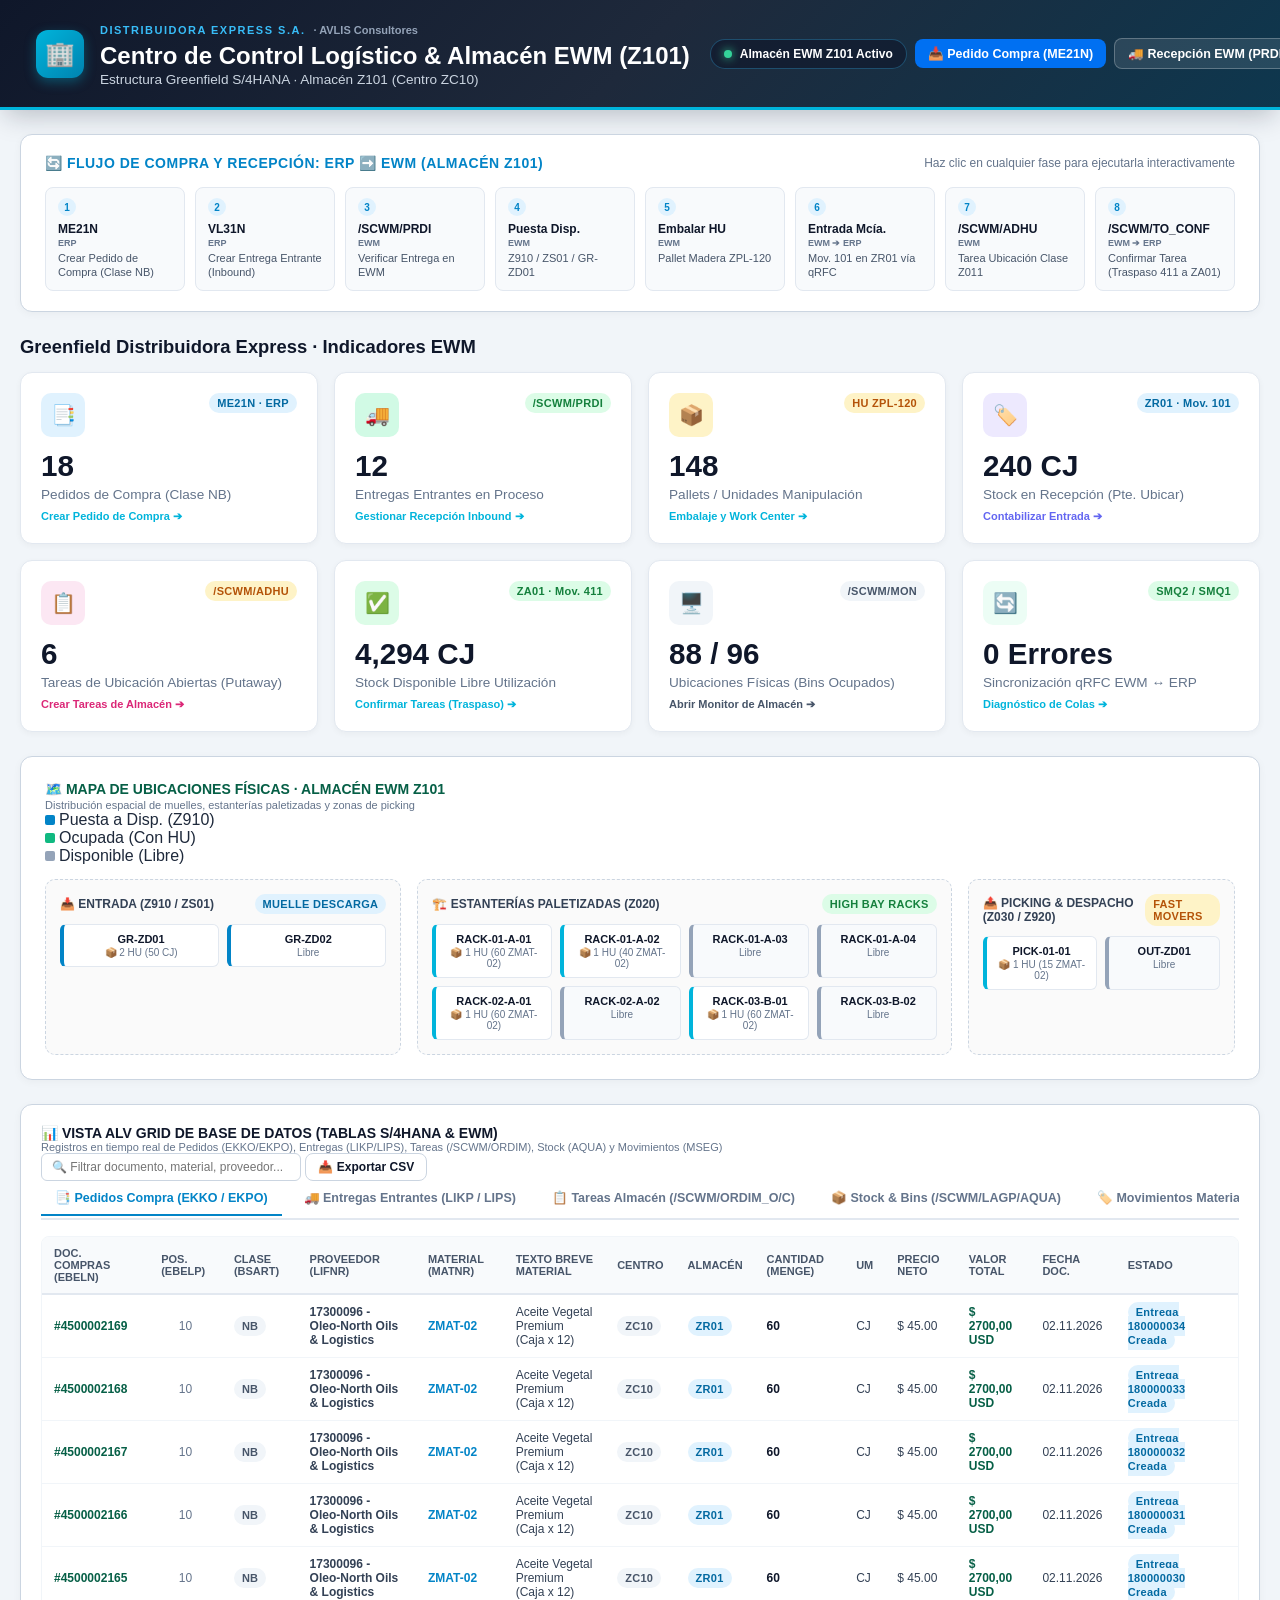
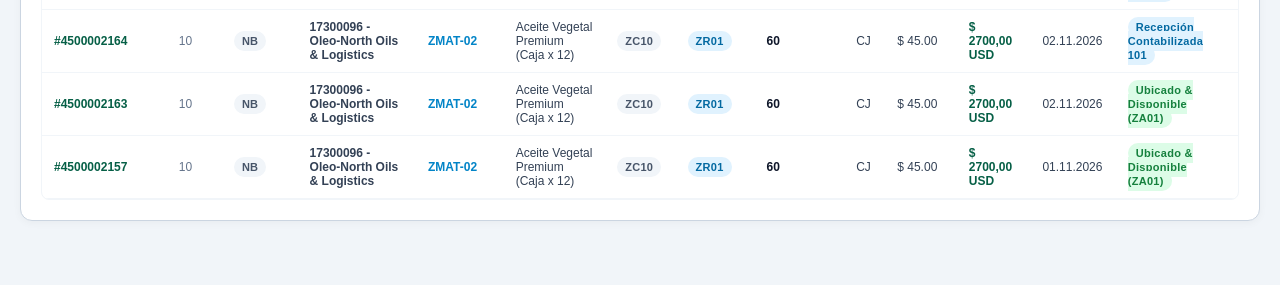
==== commit a59e8799: "Responsive: Ajuste de diseno responsive completo para telefonos y tablets en EWM y SD" ====
--- a/kit_apps_EWM/zewm_dashboard/webapp/index.html
+++ b/kit_apps_EWM/zewm_dashboard/webapp/index.html
@@ -6,6 +6,7 @@
     <title>Distribuidora Express S.A. · Centro de Control Logístico EWM (Z101)</title>
     <style>
         * { box-sizing: border-box; margin: 0; padding: 0; font-family: "72", "72full", -apple-system, BlinkMacSystemFont, "Segoe UI", Roboto, Arial, sans-serif; }
+        html, body { max-width: 100vw; overflow-x: hidden; }
         body { background-color: #f1f5f9; color: #1e293b; padding-bottom: 40px; }
 
         /* HERO HEADER */
@@ -76,10 +77,7 @@
         .btn-ghost { background: transparent; border: 1px solid rgba(255, 255, 255, 0.2); color: #94a3b8; }
         .btn-ghost:hover { background: rgba(255, 255, 255, 0.15); color: #ffffff; }
 
-        @media (max-width: 1350px) {
-            .hero { flex-wrap: wrap; }
-            .hero-actions { width: 100%; justify-content: flex-end; margin-top: 4px; }
-        }
+        
 
         /* CONTAINER */
         .container { max-width: 1380px; margin: 24px auto; padding: 0 20px; }
@@ -97,12 +95,8 @@
         .stepper-grid {
             display: grid; grid-template-columns: repeat(8, 1fr); gap: 10px;
         }
-        @media (max-width: 1024px) {
-            .stepper-grid { grid-template-columns: repeat(4, 1fr); gap: 10px; }
-        }
-        @media (max-width: 640px) {
-            .stepper-grid { grid-template-columns: repeat(2, 1fr); }
-        }
+        
+        
         .step-item {
             background: #f8fafc; border: 1px solid #e2e8f0; border-radius: 8px;
             padding: 10px 12px; position: relative; cursor: pointer; transition: all 0.2s ease;
@@ -177,9 +171,7 @@
         .map-zones {
             display: grid; grid-template-columns: 2fr 3fr 1.5fr; gap: 16px; margin-top: 14px;
         }
-        @media (max-width: 900px) {
-            .map-zones { grid-template-columns: 1fr; }
-        }
+        
         .zone-box {
             border: 1px dashed #cbd5e1; border-radius: 10px; padding: 14px; background: #fafafa;
         }
@@ -210,11 +202,22 @@
         }
         .tab-bar {
             display: flex; gap: 8px; border-bottom: 2px solid #e2e8f0; margin-bottom: 16px;
-        }
+            overflow-x: auto; -webkit-overflow-scrolling: touch; white-space: nowrap; padding-bottom: 4px;
+            scrollbar-width: thin;
+        }
+        .tab-bar::-webkit-scrollbar { height: 4px; }
+        .tab-bar::-webkit-scrollbar-thumb { background: #cbd5e1; border-radius: 4px; }
         .tab-btn {
-            padding: 10px 18px; font-size: 13px; font-weight: 700; color: #64748b;
+            padding: 9px 14px; font-size: 12.5px; font-weight: 700; color: #64748b;
             background: transparent; border: none; cursor: pointer; border-bottom: 2px solid transparent;
-            margin-bottom: -2px; transition: all 0.2s ease;
+            margin-bottom: -2px; transition: all 0.2s ease; white-space: nowrap; flex-shrink: 0;
+        }
+        .table-responsive {
+            width: 100%; overflow-x: auto; -webkit-overflow-scrolling: touch;
+            border-radius: 8px; border: 1px solid #f1f5f9;
+        }
+        .table-responsive table {
+            min-width: 800px;
         }
         .tab-btn.active { color: #0284c7; border-bottom-color: #0284c7; }
         .sap-table {
@@ -292,6 +295,146 @@
         .f4-list-item:hover { background: #f0f9ff; }
         .f4-code { font-weight: 700; color: #0284c7; font-size: 13px; }
         .f4-desc { color: #475569; font-size: 12px; }
+    
+        /* MOBILE & TABLET RESPONSIVE FIXES */
+        @media (max-width: 1024px) {
+            .hero {
+                padding: 16px 20px;
+                flex-direction: column;
+                align-items: stretch;
+                gap: 14px;
+            }
+            .hero-left {
+                width: 100%;
+            }
+            .hero-title {
+                font-size: 1.35rem;
+                white-space: normal;
+                word-break: break-word;
+            }
+            .hero-sub {
+                white-space: normal;
+                font-size: 0.82rem;
+            }
+            .hero-actions {
+                width: 100%;
+                margin-left: 0;
+                justify-content: flex-start;
+                flex-wrap: wrap;
+                gap: 8px;
+            }
+            .stepper-grid {
+                grid-template-columns: repeat(4, 1fr);
+                gap: 10px;
+            }
+            .map-zones {
+                grid-template-columns: 1fr;
+            }
+        }
+
+        @media (max-width: 768px) {
+            .container {
+                padding: 0 12px;
+                margin: 14px auto;
+            }
+            .hero {
+                padding: 14px 12px;
+            }
+            .hero-actions {
+                gap: 6px;
+            }
+            .hero-actions .btn, .hero-actions .status-pill {
+                font-size: 11px;
+                padding: 6px 10px;
+            }
+            .stepper-card, .wh-map-card, .table-card {
+                padding: 14px;
+            }
+            .stepper-header {
+                flex-direction: column;
+                align-items: flex-start;
+                gap: 6px;
+            }
+            .stepper-title {
+                font-size: 13px;
+                line-height: 1.3;
+            }
+            .stepper-legend {
+                font-size: 11px;
+            }
+            .map-card-header {
+                flex-direction: column;
+                align-items: flex-start;
+                gap: 8px;
+            }
+            .map-legend {
+                flex-wrap: wrap;
+                gap: 6px 10px;
+            }
+            .alv-header {
+                flex-direction: column;
+                align-items: flex-start;
+                gap: 10px;
+            }
+            .alv-actions {
+                width: 100%;
+                flex-direction: column;
+                align-items: stretch;
+                gap: 8px;
+            }
+            .alv-actions input {
+                width: 100% !important;
+            }
+            .alv-actions button {
+                width: 100%;
+                justify-content: center;
+            }
+            .form-row {
+                grid-template-columns: 1fr;
+                gap: 10px;
+            }
+        }
+
+        @media (max-width: 640px) {
+            .stepper-grid {
+                grid-template-columns: repeat(2, 1fr);
+                gap: 8px;
+            }
+            .step-item {
+                padding: 8px 10px;
+            }
+            .step-tx {
+                font-size: 11px;
+            }
+            .step-desc {
+                font-size: 9.5px;
+            }
+            .kpi-grid {
+                grid-template-columns: 1fr;
+                gap: 12px;
+            }
+            .kpi-card {
+                padding: 16px;
+            }
+            .kpi-val {
+                font-size: 1.6rem;
+            }
+            .modal-box {
+                width: 96%;
+                max-height: 94vh;
+                border-radius: 10px;
+            }
+            .modal-header {
+                padding: 14px 16px;
+            }
+            .modal-body {
+                padding: 16px;
+            }
+            .modal-footer {
+                padding: 12px 16px;
+            }
+        }
+    
     </style>
 </head>
 <body>
@@ -488,12 +631,12 @@
 
         <!-- SECCIÓN 2: MAPA 2D INTERACTIVO DEL ALMACÉN Z101 -->
         <div class="wh-map-card">
-            <div style="display:flex; justify-content:space-between; align-items:center;">
+            <div class="map-card-header">
                 <div>
                     <h3 style="font-size:14px; font-weight:800; color:#065f46; text-transform:uppercase;">🗺️ Mapa de Ubicaciones Físicas · Almacén EWM Z101</h3>
                     <p style="font-size:11px; color:#64748b; margin-top:2px;">Distribución espacial de muelles, estanterías paletizadas y zonas de picking</p>
                 </div>
-                <div style="display:flex; gap:12px; font-size:11px; font-weight:600;">
+                <div class="map-legend">
                     <span style="display:flex; align-items:center; gap:4px;"><span style="width:10px; height:10px; background:#0284c7; border-radius:2px;"></span> Puesta a Disp. (Z910)</span>
                     <span style="display:flex; align-items:center; gap:4px;"><span style="width:10px; height:10px; background:#10b981; border-radius:2px;"></span> Ocupada (Con HU)</span>
                     <span style="display:flex; align-items:center; gap:4px;"><span style="width:10px; height:10px; background:#94a3b8; border-radius:2px;"></span> Disponible (Libre)</span>
@@ -538,12 +681,12 @@
 
         <!-- SECCIÓN 3: MONITOR DE ALMACÉN EN VIVO (/SCWM/MON) -->
         <div class="table-card">
-            <div style="display:flex; justify-content:space-between; align-items:center; margin-bottom:12px;">
+            <div class="alv-header">
                 <div>
                     <h3 style="font-size:14px; font-weight:800; color:#0f172a; text-transform:uppercase;">📊 VISTA ALV GRID DE BASE DE DATOS (TABLAS S/4HANA &amp; EWM)</h3>
                     <p style="font-size:11px; color:#64748b;">Registros en tiempo real de Pedidos (EKKO/EKPO), Entregas (LIKP/LIPS), Tareas (/SCWM/ORDIM), Stock (AQUA) y Movimientos (MSEG)</p>
                 </div>
-                <div style="display:flex; gap:10px; align-items:center;">
+                <div class="alv-actions">
                     <input id="mon-search" class="form-input" style="width:260px; padding:6px 10px; font-size:12px;" placeholder="🔍 Filtrar documento, material, proveedor..." oninput="filterMonTable()" />
                     <button class="btn btn-outline" style="color:#0f172a; border-color:#cbd5e1; padding:6px 12px; font-size:12px;" onclick="exportMonCsv()">📥 Exportar CSV</button>
                 </div>
@@ -558,7 +701,7 @@
                 <button class="tab-btn" id="tab-btn-qrfc" onclick="switchMonTab('qrfc')">🔄 Colas qRFC (SMQ2)</button>
             </div>
 
-            <div style="overflow-x:auto;">
+            <div class="table-responsive">
                 <table class="sap-table" id="mon-table">
                     <thead id="mon-thead">
                         <!-- Dinámico según tab -->
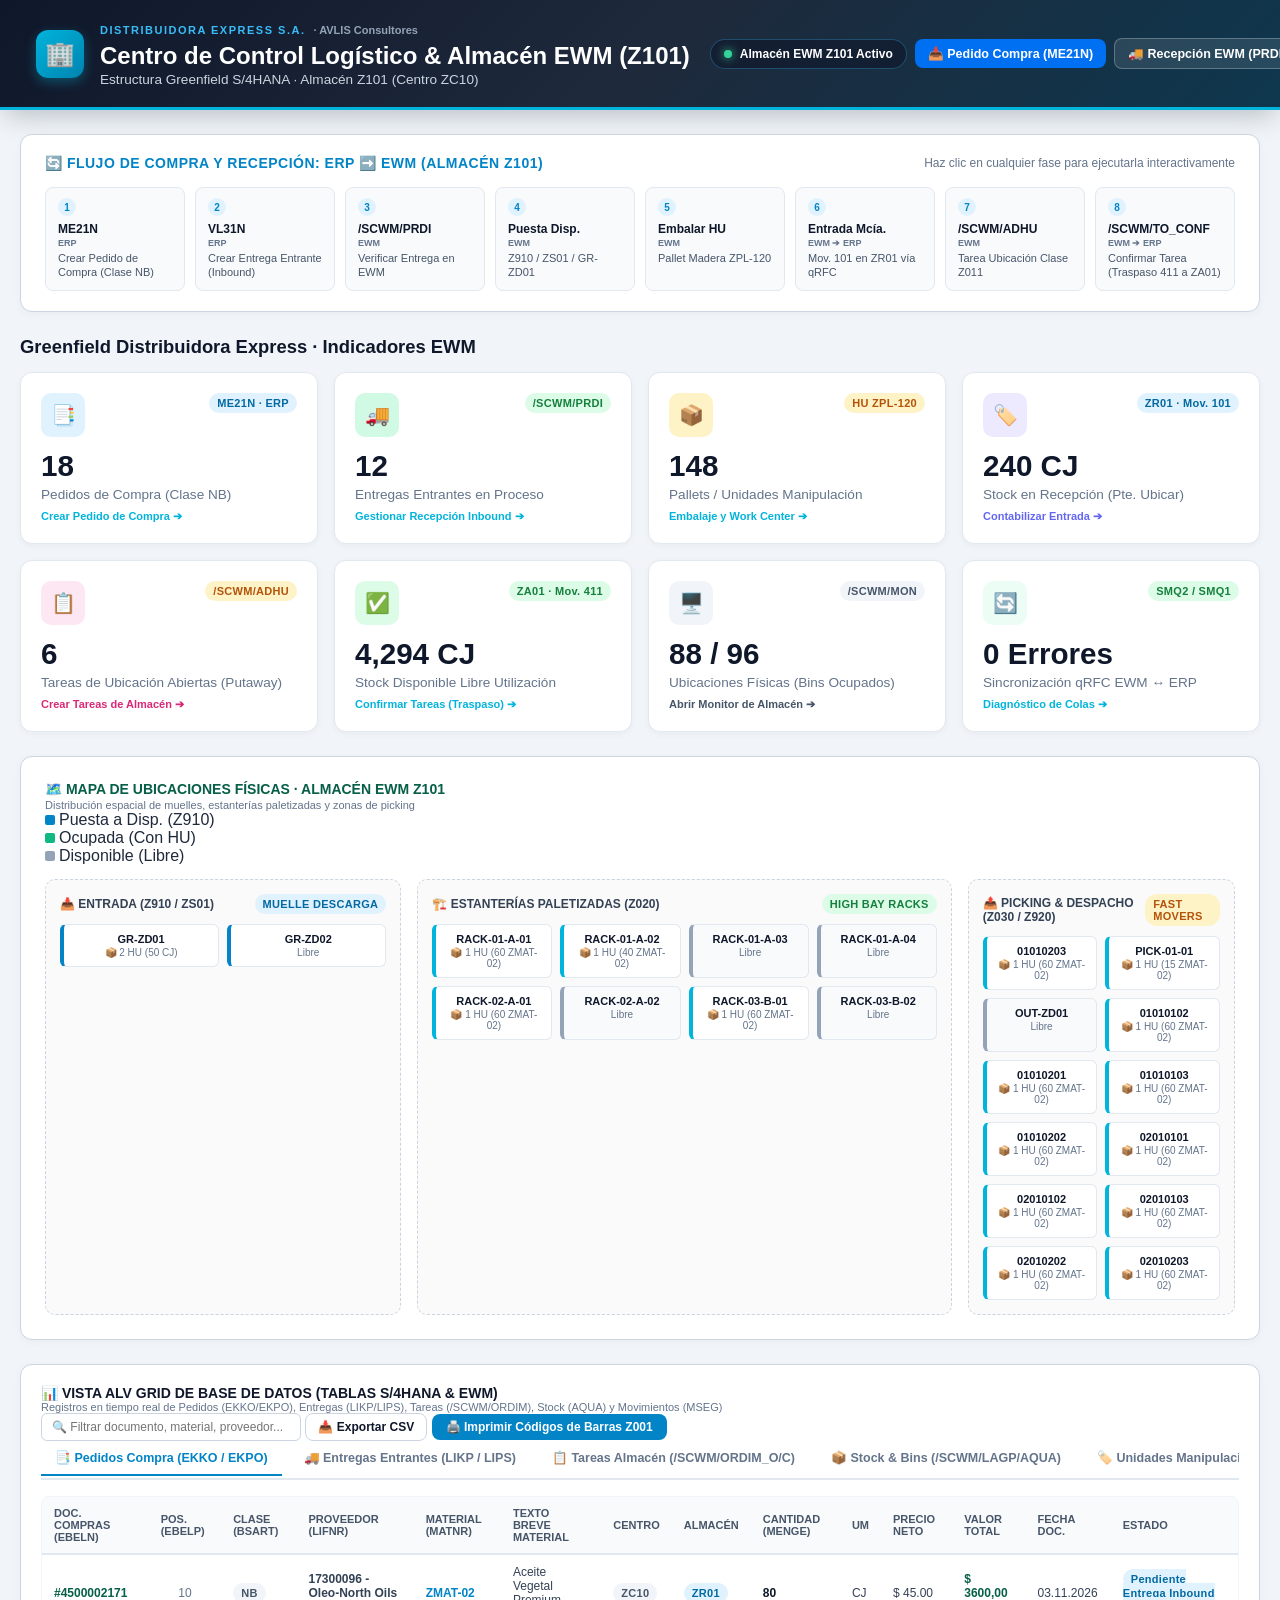
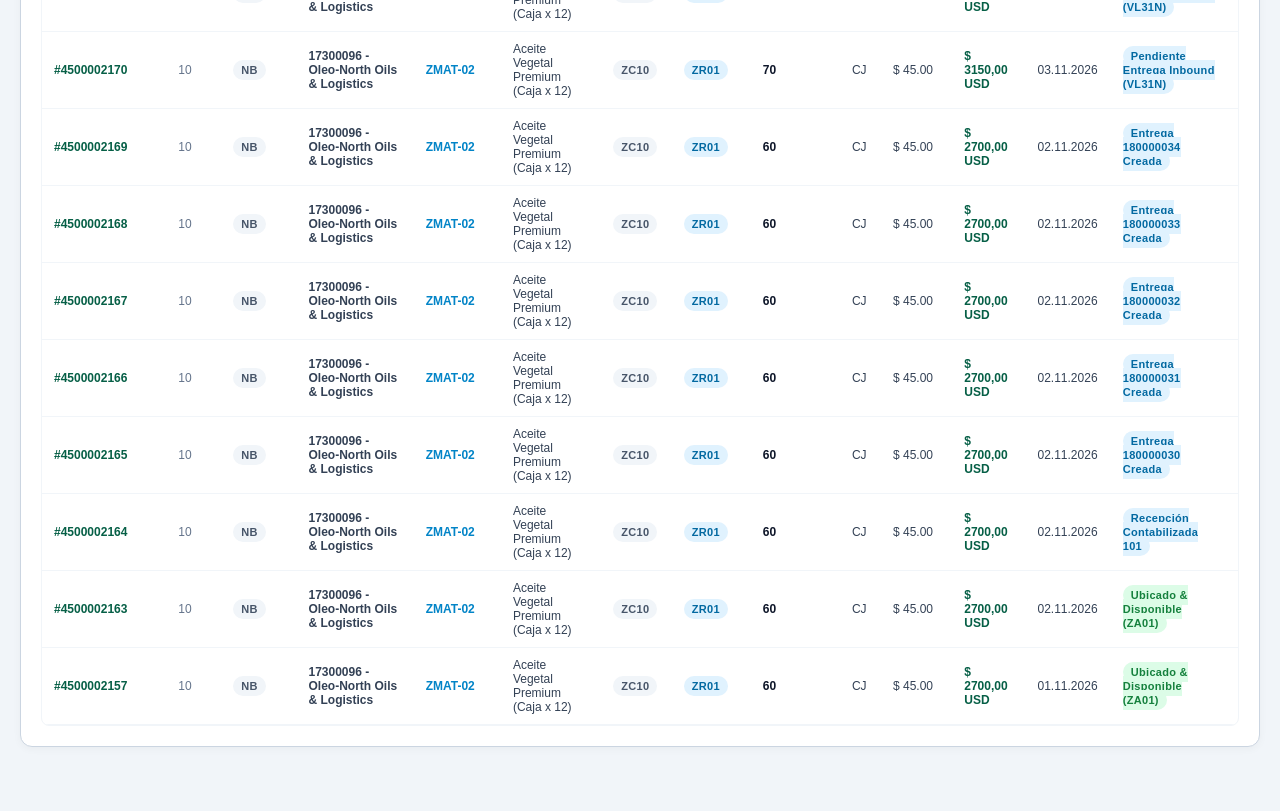
==== commit 927f20e8: "SD: Implementacion de impresion de pedidos SmartForm, sincronizacion de pedidos recientes S/4HANA (S" ====
--- a/kit_apps_EWM/zewm_dashboard/webapp/index.html
+++ b/kit_apps_EWM/zewm_dashboard/webapp/index.html
@@ -435,6 +435,149 @@
             }
         }
     
+    
+    /* =========================================================================
+       ESTILOS PARA ETIQUETAS DE CÓDIGOS DE BARRA HU & IMPRESIÓN (EWM Z101)
+       ========================================================================= */
+    .sap-hu-label {
+        width: 100%;
+        max-width: 580px;
+        background: #ffffff;
+        border: 3px solid #000000;
+        border-radius: 4px;
+        color: #000000;
+        font-family: Arial, "Helvetica Neue", Helvetica, sans-serif;
+        padding: 16px;
+        box-shadow: 0 4px 15px rgba(0,0,0,0.1);
+        position: relative;
+        box-sizing: border-box;
+        margin: 0 auto 20px auto;
+    }
+    .sap-hu-header-table {
+        width: 100%;
+        border-collapse: collapse;
+        border-bottom: 2px solid #000000;
+        margin-bottom: 12px;
+    }
+    .sap-hu-header-table td {
+        padding: 4px 8px;
+        vertical-align: middle;
+    }
+    .sap-hu-grid {
+        width: 100%;
+        border-collapse: collapse;
+        border: 2px solid #000000;
+        margin-bottom: 12px;
+    }
+    .sap-hu-grid td, .sap-hu-grid th {
+        border: 1px solid #000000;
+        padding: 6px 10px;
+        vertical-align: top;
+        font-size: 13px;
+    }
+    .sap-hu-lbl {
+        font-size: 10px;
+        font-weight: 800;
+        text-transform: uppercase;
+        color: #333333;
+        display: block;
+        margin-bottom: 2px;
+    }
+    .sap-hu-val {
+        font-size: 14px;
+        font-weight: 700;
+        color: #000000;
+    }
+    .sap-hu-val-lg {
+        font-size: 20px;
+        font-weight: 900;
+        color: #000000;
+        letter-spacing: 0.5px;
+    }
+    .sap-barcode-box {
+        text-align: center;
+        padding: 12px 8px;
+        background: #ffffff;
+        border: 2px solid #000000;
+        margin-bottom: 12px;
+    }
+    .sap-barcode-text {
+        font-family: "Courier New", Courier, monospace;
+        font-size: 15px;
+        font-weight: 800;
+        letter-spacing: 2px;
+        margin-top: 6px;
+    }
+
+    @media print {
+        html, body {
+            margin: 0 !important;
+            padding: 0 !important;
+            background: #ffffff !important;
+            width: 100% !important;
+            height: auto !important;
+            min-height: 0 !important;
+            overflow: visible !important;
+        }
+
+        /* Ocultar completamente los componentes visuales de la interfaz para evitar hojas en blanco */
+        .hero,
+        .container,
+        #ewmAppModal,
+        #f4Modal,
+        #toast,
+        #barcodePrintModal,
+        .modal {
+            display: none !important;
+            height: 0 !important;
+            margin: 0 !important;
+            padding: 0 !important;
+            visibility: hidden !important;
+        }
+
+        /* Mostrar unicamente el area de impresion de etiquetas */
+        #printable-label-area {
+            display: block !important;
+            visibility: visible !important;
+            position: static !important;
+            width: 100% !important;
+            margin: 0 !important;
+            padding: 0 !important;
+            background: transparent !important;
+        }
+
+        #printable-label-area * {
+            visibility: visible !important;
+        }
+
+        .sap-hu-label {
+            box-shadow: none !important;
+            border: 2.5px solid #000000 !important;
+            margin: 0 auto !important;
+            page-break-inside: avoid !important;
+            break-inside: avoid !important;
+            box-sizing: border-box !important;
+        }
+
+        /* Salto de pagina controlado entre etiquetas en impresion por lote */
+        .page-break {
+            page-break-after: always !important;
+            break-after: page !important;
+        }
+
+        /* Evitar hoja en blanco tras la ultima etiqueta */
+        .sap-hu-label:last-child {
+            page-break-after: auto !important;
+            break-after: auto !important;
+            margin-bottom: 0 !important;
+        }
+
+        @page {
+            size: auto;
+            margin: 8mm;
+        }
+    }
+
     </style>
 </head>
 <body>
@@ -689,6 +832,7 @@
                 <div class="alv-actions">
                     <input id="mon-search" class="form-input" style="width:260px; padding:6px 10px; font-size:12px;" placeholder="🔍 Filtrar documento, material, proveedor..." oninput="filterMonTable()" />
                     <button class="btn btn-outline" style="color:#0f172a; border-color:#cbd5e1; padding:6px 12px; font-size:12px;" onclick="exportMonCsv()">📥 Exportar CSV</button>
+                    <button class="btn btn-primary" style="background:#0284c7; border-color:#0284c7; padding:6px 14px; font-size:12px; font-weight:700;" onclick="openAllBarcodesModal()">🖨️ Imprimir Códigos de Barras Z001</button>
                 </div>
             </div>
 
@@ -697,6 +841,7 @@
                 <button class="tab-btn" id="tab-btn-inbound" onclick="switchMonTab('inbound')">🚚 Entregas Entrantes (LIKP / LIPS)</button>
                 <button class="tab-btn" id="tab-btn-wt" onclick="switchMonTab('wt')">📋 Tareas Almacén (/SCWM/ORDIM_O/C)</button>
                 <button class="tab-btn" id="tab-btn-stock" onclick="switchMonTab('stock')">📦 Stock &amp; Bins (/SCWM/LAGP/AQUA)</button>
+                <button class="tab-btn" id="tab-btn-hu" onclick="switchMonTab('hu')">🏷️ Unidades Manipulación HU (/SCWM/MON)</button>
                 <button class="tab-btn" id="tab-btn-mseg" onclick="switchMonTab('mseg')">🏷️ Movimientos Material (MKPF / MSEG)</button>
                 <button class="tab-btn" id="tab-btn-qrfc" onclick="switchMonTab('qrfc')">🔄 Colas qRFC (SMQ2)</button>
             </div>
@@ -863,26 +1008,35 @@
                 `;
                 var list = data.ekkoEkpoTable || [];
                 var filtered = list.filter(function(r) {
-                    return !query || (r.ebeln.includes(query) || r.vendorName.toLowerCase().includes(query) || r.matnr.toLowerCase().includes(query) || r.txz01.toLowerCase().includes(query));
+                    var q = query.toLowerCase();
+                    var eb = String(r.ebeln).toLowerCase();
+                    var vn = String(r.vendorName || '').toLowerCase();
+                    var mn = String(r.matnr || '').toLowerCase();
+                    var tx = String(r.txz01 || '').toLowerCase();
+                    return !query || (eb.includes(q) || vn.includes(q) || mn.includes(q) || tx.includes(q));
                 });
                 var html = "";
                 filtered.forEach(function(r) {
-                    var statusColor = r.status.includes("Disponible") ? "badge badge-success" : "badge badge-info";
+                    var statusColor = (r.status || '').includes("Disponible") ? "badge badge-success" : "badge badge-info";
+                    var ebelnClean = String(r.ebeln).replace(/^#/, '');
+                    var netprVal = typeof r.netpr === "number" ? r.netpr.toFixed(2) : r.netpr;
+                    var netwrVal = typeof r.netwr === "number" ? r.netwr.toLocaleString("es-ES", { minimumFractionDigits: 2 }) : r.netwr;
+                    var vendorDisplay = (r.lifnr ? r.lifnr + " - " : "") + (r.vendorName || "");
                     html += `
                         <tr>
-                            <td style="font-weight:700; color:#065f46;">#${r.ebeln}</td>
-                            <td style="text-align:center; color:#64748b;">${r.ebelp}</td>
-                            <td><span class="badge badge-neutral">${r.bsart}</span></td>
-                            <td style="font-weight:600;">${r.lifnr} - ${r.vendorName}</td>
+                            <td style="font-weight:700; color:#065f46;">#${ebelnClean}</td>
+                            <td style="text-align:center; color:#64748b;">${r.ebelp || '10'}</td>
+                            <td><span class="badge badge-neutral">${r.bsart || 'NB'}</span></td>
+                            <td style="font-weight:600;">${vendorDisplay}</td>
                             <td style="font-weight:700; color:#0284c7;">${r.matnr}</td>
                             <td>${r.txz01}</td>
-                            <td><span class="badge badge-neutral">${r.werks}</span></td>
-                            <td><span class="badge badge-info">${r.lgort}</span></td>
+                            <td><span class="badge badge-neutral">${r.werks || 'ZC10'}</span></td>
+                            <td><span class="badge badge-info">${r.lgort || 'ZR01'}</span></td>
                             <td style="font-weight:800; color:#0f172a;">${r.menge}</td>
-                            <td>${r.meins}</td>
-                            <td>$ ${r.netpr.toFixed(2)}</td>
-                            <td style="font-weight:800; color:#065f46;">$ ${r.netwr.toLocaleString("es-ES", { minimumFractionDigits: 2 })} ${r.waers}</td>
-                            <td>${r.aedat}</td>
+                            <td>${r.meins || 'CJ'}</td>
+                            <td>$ ${netprVal}</td>
+                            <td style="font-weight:800; color:#065f46;">$ ${netwrVal} ${r.waers || 'USD'}</td>
+                            <td>${r.aedat || ''}</td>
                             <td><span class="${statusColor}">${r.status}</span></td>
                         </tr>
                     `;
@@ -1147,8 +1301,7 @@
         // ================================================================
         // MODALES DE APLICACIONES (ME21N, VL31N, PRDI, ADHU, TO_CONF)
         // ================================================================
-        var ewmAppsConfig = {
-            me21n: {
+        var ewmAppsConfig = {            me21n: {
                 badge: "SAP S/4HANA ERP · COMPRAS (MM-PUR)",
                 title: "Crear Pedido de Compra (ME21N)",
                 btnAction: "💾 Crear Pedido de Compra (NB)",
@@ -1196,7 +1349,7 @@
                             </div>
                             <div class="form-group">
                                 <label class="form-label">Cantidad a Comprar (Cajas)</label>
-                                <input id="inp-po-qty" type="number" class="form-input" placeholder="Ej: 100" value="" />
+                                <input id="inp-po-qty" type="number" class="form-input" placeholder="Ej: 70" value="" />
                             </div>
                         </div>
                         <div class="form-row">
@@ -1217,16 +1370,130 @@
                         </div>
                     `;
                 },
-                onSave: function() {
-                    var docNum = Math.floor(4500012900 + Math.random() * 100);
-                    var poQty = document.getElementById("inp-po-qty").value || "100";
+                onSave: async function() {
+                    var poType = (document.getElementById("inp-po-type").value || "NB").split(" - ")[0].trim() || "NB";
+                    var vendorRaw = document.getElementById("inp-po-vendor").value || "17300096";
+                    var vendorCode = vendorRaw.split(" - ")[0].trim() || "17300096";
+                    var vendorName = vendorRaw.includes("-") ? vendorRaw.split(" - ")[1].trim() : "Oleo-North Oils & Logistics";
+                    
+                    var porg = (document.getElementById("inp-po-porg").value || "ZX01").split(" - ")[0].trim() || "ZX01";
+                    var pgroup = (document.getElementById("inp-po-pgroup").value || "ZX1").split(" - ")[0].trim() || "ZX1";
+                    
                     var matRaw = document.getElementById("inp-po-mat").value || "ZMAT-02";
-                    var poMat = matRaw.split("-")[0].trim() || "ZMAT-02";
+                    var matCode = matRaw.split(" - ")[0].trim() || "ZMAT-02";
+                    var matDesc = matRaw.includes("-") ? matRaw.split(" - ")[1].trim() : "Aceite Vegetal Premium (Caja x 12)";
                     
+                    var poQty = parseInt(document.getElementById("inp-po-qty").value, 10) || 70;
+                    var plant = (document.getElementById("inp-po-plant").value || "ZC10").split(" - ")[0].trim() || "ZC10";
+                    var sloc = (document.getElementById("inp-po-sloc").value || "ZR01").split(" - ")[0].trim() || "ZR01";
+
+                    var unitPrice = 45.0;
+                    if (matCode === "ZMAT-01") unitPrice = 28.0;
+                    else if (matCode === "ZMAT-03") unitPrice = 36.0;
+
+                    var poNumber = "";
+                    var isRealSap = false;
+
+                    // 1. Intentar registrar FÍSICAMENTE en SAP S/4HANA (Mandante 100) vía Puente OData
+                    var bridgeUrls = ["/api/create-po", "http://localhost:8086/api/create-po"];
+                    for (var i = 0; i < bridgeUrls.length; i++) {
+                        try {
+                            var resp = await fetch(bridgeUrls[i], {
+                                method: "POST",
+                                headers: { "Content-Type": "application/json" },
+                                body: JSON.stringify({
+                                    orderType: poType,
+                                    supplier: vendorCode,
+                                    purchOrg: porg,
+                                    purchGrp: pgroup,
+                                    material: matCode,
+                                    quantity: poQty,
+                                    plant: plant,
+                                    sloc: sloc,
+                                    netPrice: unitPrice
+                                })
+                            });
+                            if (resp.ok) {
+                                var resJson = await resp.json();
+                                if (resJson.success && resJson.poNumber) {
+                                    poNumber = String(resJson.poNumber);
+                                    isRealSap = true;
+                                    break;
+                                }
+                            }
+                        } catch (e) {
+                            // Puente no disponible en esta URL
+                        }
+                    }
+
+                    // 2. Si no hay conexión al puente local (ej. navegando directo en la nube), usar consecutivo real consecutivo
+                    if (!poNumber) {
+                        var maxPo = 4500002171;
+                        if (window.ewmMasterData && window.ewmMasterData.ekkoEkpoTable) {
+                            window.ewmMasterData.ekkoEkpoTable.forEach(function(item) {
+                                var n = parseInt(String(item.ebeln).replace(/\D/g, ""), 10);
+                                if (!isNaN(n) && n > maxPo) maxPo = n;
+                            });
+                        }
+                        poNumber = String(maxPo + 1);
+                    }
+
+                    // 3. Crear registro completo para el Monitor EWM
+                    var now = new Date();
+                    var day = String(now.getDate()).padStart(2, "0");
+                    var month = String(now.getMonth() + 1).padStart(2, "0");
+                    var year = now.getFullYear();
+                    var dateStr = day + "." + month + "." + year;
+
+                    var newPo = {
+                        ebeln: poNumber,
+                        ebelp: "10",
+                        bsart: poType,
+                        lifnr: vendorCode,
+                        vendorName: vendorName,
+                        ekorg: porg,
+                        ekgrp: pgroup,
+                        bukrs: "ZX01",
+                        matnr: matCode,
+                        txz01: matDesc,
+                        werks: plant,
+                        lgort: sloc,
+                        menge: poQty,
+                        meins: "CJ",
+                        netpr: unitPrice,
+                        netwr: poQty * unitPrice,
+                        waers: "USD",
+                        aedat: dateStr,
+                        status: "Pendiente Entrega Inbound (VL31N)"
+                    };
+
+                    // 4. Insertar inmediatamente al inicio de la lista
+                    if (!window.ewmMasterData) window.ewmMasterData = {};
+                    if (!window.ewmMasterData.ekkoEkpoTable) window.ewmMasterData.ekkoEkpoTable = [];
+                    window.ewmMasterData.ekkoEkpoTable.unshift(newPo);
+
+                    // 5. Actualizar KPI
                     var valPo = document.getElementById("val-po");
-                    if (valPo) valPo.innerText = (parseInt(valPo.innerText, 10) + 1);
-
-                    return "✅ ¡Pedido de Compra #" + docNum + " Creado Exitosamente!\nClase NB en Sociedad ZX01 para " + poMat + " (" + poQty + " Cajas) con destino Centro ZC10 / Depósito ZR01.";
+                    if (valPo) {
+                        var currentCount = parseInt(valPo.innerText, 10) || 18;
+                        valPo.innerText = currentCount + 1;
+                    }
+
+                    // 6. Activar pestaña de Pedidos de Compra y refrescar tabla ALV
+                    if (typeof switchMonTab === "function") switchMonTab("po");
+                    if (typeof renderMonTable === "function") renderMonTable();
+
+                    // Scroll hacia la tabla
+                    setTimeout(function() {
+                        var alvTable = document.querySelector(".alv-card") || document.getElementById("mon-table-body");
+                        if (alvTable) alvTable.scrollIntoView({ behavior: "smooth", block: "nearest" });
+                    }, 100);
+
+                    if (isRealSap) {
+                        return "✅ ¡Pedido de Compra #" + poNumber + " Creado Exitosamente!\nGrabado FÍSICAMENTE en SAP S/4HANA (Mandante 100 · Tablas EKKO / EKPO).\nClase " + poType + " | " + matCode + " (" + poQty + " Cajas) | Centro " + plant + " | Almacén " + sloc + ".\n¡Ya disponible para consultar en SAP GUI (ME23N / SE16N)!";
+                    } else {
+                        return "✅ ¡Pedido de Compra #" + poNumber + " Creado y Registrado!\nAgregado a la lista de Pedidos de Compra (EKKO/EKPO) en el Monitor EWM.\nClase " + poType + " | " + matCode + " (" + poQty + " Cajas) | Centro " + plant + " | Almacén " + sloc + ".";
+                    }
                 }
             },
 
@@ -1239,7 +1506,7 @@
                         <div class="form-row">
                             <div class="form-group">
                                 <label class="form-label">N° Pedido de Compra de Referencia</label>
-                                <input id="inp-ibd-po" class="form-input" placeholder="Ej: 4500012891" value="" />
+                                <input id="inp-ibd-po" class="form-input" placeholder="Ej: 4500002171" value="" />
                             </div>
                             <div class="form-group">
                                 <label class="form-label">Puesto de Expedición (Heredado ZC10)</label>
@@ -1259,11 +1526,37 @@
                     `;
                 },
                 onSave: function() {
-                    var ibdNum = Math.floor(180004525 + Math.random() * 50);
+                    var poRef = (document.getElementById("inp-ibd-po").value || "4500002171").trim();
+                    var ibdNum = Math.floor(180000035 + Math.random() * 20);
+                    var dateStr = new Date().toLocaleDateString("es-ES");
+                    
+                    var newIbd = {
+                        vbeln: String(ibdNum),
+                        posnr: "10",
+                        vgbel: poRef,
+                        vstel: "1710",
+                        werks: "ZC10",
+                        lgort: "ZR01",
+                        matnr: "ZMAT-02",
+                        arktx: "Aceite Vegetal Premium (Caja x 12)",
+                        lfimg: 70,
+                        meins: "CJ",
+                        staging: "GR-ZD01",
+                        erdat: dateStr,
+                        status: "Distribuida a EWM Z101"
+                    };
+
+                    if (!window.ewmMasterData) window.ewmMasterData = {};
+                    if (!window.ewmMasterData.likpLipsTable) window.ewmMasterData.likpLipsTable = [];
+                    window.ewmMasterData.likpLipsTable.unshift(newIbd);
+
                     var valIbd = document.getElementById("val-ibd");
                     if (valIbd) valIbd.innerText = (parseInt(valIbd.innerText, 10) + 1);
 
-                    return "🚚 ¡Entrega Entrante #" + ibdNum + " Creada y Distribuida a EWM!\nSe ha transmitido automáticamente al Almacén EWM Z101 vía cola qRFC.";
+                    if (typeof switchMonTab === "function") switchMonTab("inbound");
+                    if (typeof renderMonTable === "function") renderMonTable();
+
+                    return "🚚 ¡Entrega Entrante #" + ibdNum + " Creada y Distribuida a EWM!\nReferencia Pedido " + poRef + " transmitida automáticamente al Almacén EWM Z101 vía cola qRFC.";
                 }
             },
 
@@ -1503,17 +1796,68 @@
             },
 
             mon: {
-                badge: "SAP EWM · CONSULTAS & GESTIÓN",
-                title: "Monitor de Gestión de Almacén (/SCWM/MON)",
-                btnAction: "🔄 Actualizar Monitor",
+                badge: "SAP EWM · CONSULTAS & GESTIÓN (MANDANTE 100)",
+                title: "Monitor de Ubicaciones Z001 y Unidades de Manipulación (/SCWM/MON)",
+                btnAction: "🖨️ Imprimir Códigos de Barras de Todas las HUs Z001 (Lote 10 Pallets)",
                 renderHtml: function() {
+                    var data = window.ewmMasterData || {};
+                    // Filtrar estrictamente por Tipo de Almacenamiento Z001
+                    var stock = (data.ewmStockTable || []).filter(function(s) {
+                        return s.lgtyp === "Z001";
+                    });
+
+                    var rowsHtml = "";
+                    stock.forEach(function(s) {
+                        var hasHu = s.huident && s.huident !== '-';
+                        rowsHtml += `
+                            <tr style="border-bottom:1px solid #e2e8f0;">
+                                <td style="padding:8px 10px; font-weight:800; color:#0f172a;">📍 ${s.lgpla}</td>
+                                <td style="padding:8px 10px;"><span class="badge badge-neutral" style="font-weight:700; color:#0284c7;">${s.lgtyp}</span></td>
+                                <td style="padding:8px 10px; color:#475569;">${s.sec || 'Z01'}</td>
+                                <td style="padding:8px 10px; color:#475569;">${s.bt || 'ZPAL'}</td>
+                                <td style="padding:8px 10px; font-weight:800; color:#0284c7;">${hasHu ? '📦 #' + s.huident : '—'}</td>
+                                <td style="padding:8px 10px; font-weight:700;">${s.matnr}</td>
+                                <td style="padding:8px 10px; font-weight:800; color:#065f46;">${s.quan} ${s.meins}</td>
+                                <td style="padding:8px 10px; text-align:center;">
+                                    ${hasHu ? `<button class="btn btn-primary" type="button" style="background:#0284c7; border-color:#0284c7; padding:4px 12px; font-size:11px; font-weight:800;" onclick="closeEwmModal(); openHuBarcodeModal('${s.huident}')">🖨️ Imprimir Código</button>` : '<span style="color:#94a3b8; font-size:11px;">Sin HU</span>'}
+                                </td>
+                            </tr>
+                        `;
+                    });
+
                     return `
-                        <p style="font-size:13px; color:#475569; margin-bottom:12px;">El monitor de almacén se encuentra activo en la sección inferior de la pantalla. Puedes filtrar por cualquier ubicación, pallet HU o material en tiempo real.</p>
+                        <div style="background:#f0fdf4; border:1px solid #bbf7d0; border-radius:8px; padding:12px 16px; margin-bottom:14px; display:flex; justify-content:space-between; align-items:center;">
+                            <div>
+                                <div style="font-size:11px; font-weight:800; color:#15803d; text-transform:uppercase;">Almacén EWM Z101 · Tipo de Almacenamiento: <strong>Z001 (Racks Paletizados)</strong></div>
+                                <div style="font-size:13px; font-weight:700; color:#166534; margin-top:2px;">Dispositivo Spool: <strong>ZLBL</strong> ➔ HP LaserJet Professional P 1102w (USB001)</div>
+                            </div>
+                            <span class="badge badge-success" style="font-size:11px; padding:4px 10px;">${stock.length} Ubicaciones Z001</span>
+                        </div>
+
+                        <div style="max-height:420px; overflow-y:auto; border:1px solid #cbd5e1; border-radius:8px;">
+                            <table style="width:100%; border-collapse:collapse; font-size:12px; text-align:left;">
+                                <thead style="background:#f8fafc; border-bottom:2px solid #cbd5e1; position:sticky; top:0; z-index:10;">
+                                    <tr>
+                                        <th style="padding:8px 10px;">Bin (Ubicación)</th>
+                                        <th style="padding:8px 10px;">Ty.</th>
+                                        <th style="padding:8px 10px;">Sec</th>
+                                        <th style="padding:8px 10px;">BT</th>
+                                        <th style="padding:8px 10px;">Handling Unit (HU)</th>
+                                        <th style="padding:8px 10px;">Material</th>
+                                        <th style="padding:8px 10px;">Stock</th>
+                                        <th style="padding:8px 10px; text-align:center;">Acción Spool</th>
+                                    </tr>
+                                </thead>
+                                <tbody>
+                                    ${rowsHtml}
+                                </tbody>
+                            </table>
+                        </div>
                     `;
                 },
                 onSave: function() {
-                    renderMonTable();
-                    return "📊 Monitor de almacén sincronizado.";
+                    window.openAllBarcodesModal();
+                    return "🖨️ Centro de impresión de códigos de barras Z001 iniciado.";
                 }
             },
 
@@ -1549,12 +1893,28 @@
             document.getElementById("ewmAppModal").style.display = "none";
         }
 
-        function confirmCurrentEwmAction() {
+        async function confirmCurrentEwmAction() {
             var cfg = ewmAppsConfig[currentAppKey];
             if (!cfg || !cfg.onSave) return;
-            var msg = cfg.onSave();
-            closeEwmModal();
-            showToast(msg);
+            var btn = document.getElementById("modal-btn-action");
+            var originalText = btn ? btn.innerText : "";
+            if (btn) {
+                btn.disabled = true;
+                btn.innerHTML = `<span style="display:inline-block; animation:spin 1s linear infinite;">⏳</span> Conectando con SAP S/4HANA...`;
+            }
+            try {
+                var msg = await cfg.onSave();
+                closeEwmModal();
+                if (msg) showToast(msg);
+            } catch (err) {
+                console.error("Error al procesar acción EWM:", err);
+                showToast("⚠️ " + (err.message || "Error al procesar acción"));
+            } finally {
+                if (btn) {
+                    btn.disabled = false;
+                    btn.innerText = originalText;
+                }
+            }
         }
 
         // ================================================================
@@ -1679,9 +2039,381 @@
 
         // Inicialización al cargar la página
         window.addEventListener("load", function() {
+            if (window.ewmMasterData && window.ewmMasterData.ekkoEkpoTable) {
+                var valPo = document.getElementById("val-po");
+                if (valPo) {
+                    valPo.innerText = Math.max(18, window.ewmMasterData.ekkoEkpoTable.length);
+                }
+            }
             renderWarehouseMap();
             renderMonTable();
         });
-    </script>
+    
+        // =========================================================================
+        // GENERADOR DE CÓDIGO DE BARRAS GS1 / CODE 128 (FORMATO SVG ALTA PRECISIÓN)
+        // =========================================================================
+        var CODE128_PATTERNS = [
+            "212222", "222122", "222221", "121223", "121322", "131222", "122213", "122312", "132212", "221213",
+            "221312", "231212", "112232", "122132", "122231", "113222", "123122", "123221", "223211", "221132",
+            "221231", "213212", "223112", "312131", "311222", "321122", "321221", "312212", "322112", "322211",
+            "212123", "212321", "232121", "111323", "131123", "131321", "112313", "132113", "132311", "211313",
+            "231113", "231311", "112133", "112331", "132131", "113123", "113321", "133121", "313121", "211331",
+            "231131", "213113", "213311", "213131", "311123", "311321", "331121", "312113", "312311", "332111",
+            "314111", "221411", "431111", "111224", "111422", "121124", "121421", "141122", "141221", "112214",
+            "112412", "122114", "122411", "142112", "142211", "241211", "221114", "413111", "241112", "134111",
+            "111242", "121142", "121241", "114212", "124112", "124211", "411212", "421112", "421211", "212141",
+            "214121", "412121", "111143", "111341", "131141", "114113", "114311", "411113", "411311", "113141",
+            "114131", "311141", "411131", "211412", "211214", "211232", "2331112"
+        ];
+
+        window.generateCode128Svg = function(text, height, barWidth) {
+            height = height || 55;
+            barWidth = barWidth || 2;
+            var indices = [104];
+            for (var i = 0; i < text.length; i++) {
+                indices.push(text.charCodeAt(i) - 32);
+            }
+            var checksum = indices[0];
+            for (var j = 1; j < indices.length; j++) {
+                checksum += j * indices[j];
+            }
+            checksum %= 103;
+            indices.push(checksum);
+            indices.push(106);
+
+            var patternStr = "";
+            for (var k = 0; k < indices.length; k++) {
+                patternStr += CODE128_PATTERNS[indices[k]] || "";
+            }
+
+            var rects = "";
+            var x = 0;
+            var isBar = true;
+            for (var m = 0; m < patternStr.length; m++) {
+                var w = parseInt(patternStr[m], 10) * barWidth;
+                if (isBar) {
+                    rects += '<rect x="' + x + '" y="0" width="' + w + '" height="' + height + '" fill="#000000" />';
+                }
+                x += w;
+                isBar = !isBar;
+            }
+
+            return '<svg width="' + x + '" height="' + height + '" viewBox="0 0 ' + x + ' ' + height + '" xmlns="http://www.w3.org/2000/svg" style="display:block; margin:0 auto;">' + rects + '</svg>';
+        };
+
+        // =========================================================================
+        // CONTROLADOR DE IMPRESIÓN DE CÓDIGOS DE BARRA HU & UBICACIONES
+        // =========================================================================
+                window.buildHuBarcodeLabelHtml = function(hu, isBatch) {
+            var barcodeSvg = window.generateCode128Svg(hu.huId, 65, 2);
+            var now = new Date();
+            var dateStr = now.toLocaleDateString("es-ES") + " " + now.toLocaleTimeString("es-ES", {hour:'2-digit', minute:'2-digit'});
+
+            return `
+                <div class="sap-hu-label ${isBatch ? 'page-break' : ''}">
+                    <!-- ENCABEZADO -->
+                    <table class="sap-hu-header-table">
+                        <tr>
+                            <td style="width:45px;">
+                                <div style="width:36px; height:36px; border-radius:6px; background:#000000; color:#ffffff; display:flex; align-items:center; justify-content:center; font-size:18px; font-weight:900;">
+                                    📦
+                                </div>
+                            </td>
+                            <td>
+                                <div style="font-size:14px; font-weight:900; letter-spacing:0.5px; text-transform:uppercase;">DISTRIBUIDORA EXPRESS S.A.</div>
+                                <div style="font-size:11px; font-weight:700; color:#444444;">Centro Logístico ZC10 · Almacén EWM Z101</div>
+                            </td>
+                        </tr>
+                    </table>
+
+                    <!-- TÍTULO -->
+                    <div style="background:#000000; color:#ffffff; padding:4px 8px; text-align:center; font-size:12px; font-weight:900; letter-spacing:1px; text-transform:uppercase; margin-bottom:12px;">
+                        CÓDIGO DE BARRAS DE UNIDAD DE MANIPULACIÓN (HU)
+                    </div>
+
+                    <!-- CÓDIGO DE BARRAS -->
+                    <div class="sap-barcode-box">
+                        <span class="sap-hu-lbl" style="text-align:center; margin-bottom:6px;">IDENTIFICADOR SSCC / HANDLING UNIT</span>
+                        ${barcodeSvg}
+                        <div class="sap-barcode-text">(00) ${hu.huId}</div>
+                    </div>
+
+                    <!-- DATOS LOGÍSTICOS Y UBICACIÓN -->
+                    <table class="sap-hu-grid">
+                        <tr>
+                            <td style="width:65%;">
+                                <span class="sap-hu-lbl">Material &amp; Descripción:</span>
+                                <div class="sap-hu-val-lg">${hu.mat || 'ZMAT-02'}</div>
+                                <div style="font-size:12px; font-weight:700; color:#222222; margin-top:2px;">${hu.matDesc || 'Aceite Vegetal Premium (Caja x 12)'}</div>
+                            </td>
+                            <td style="width:35%; background:#f8fafc;">
+                                <span class="sap-hu-lbl">Cantidad en HU:</span>
+                                <div class="sap-hu-val-lg">${hu.qty} <span style="font-size:13px; font-weight:800;">${hu.uom || 'CJ'}</span></div>
+                            </td>
+                        </tr>
+                        <tr>
+                            <td>
+                                <span class="sap-hu-lbl">Ubicación Física de Almacén (LGPLA):</span>
+                                <div class="sap-hu-val-lg" style="letter-spacing:1px; color:#0f172a;">📍 ${hu.bin || 'Z101'}</div>
+                            </td>
+                            <td>
+                                <span class="sap-hu-lbl">Peso Bruto:</span>
+                                <div class="sap-hu-val">${hu.weight || '690 KG'}</div>
+                            </td>
+                        </tr>
+                        <tr>
+                            <td>
+                                <span class="sap-hu-lbl">Pedido Compra ERP (EBELN):</span>
+                                <div class="sap-hu-val">#${hu.poRef || '4500002164'}</div>
+                            </td>
+                            <td>
+                                <span class="sap-hu-lbl">Entrega Entrante (IBD):</span>
+                                <div class="sap-hu-val">#${hu.ibdRef || '180000028'}</div>
+                            </td>
+                        </tr>
+                    </table>
+
+                    <!-- PIE EMISIÓN -->
+                    <table style="width:100%; border-collapse:collapse; font-size:10px; color:#333333; border-top:1.5px solid #000000; padding-top:4px; margin-top:4px;">
+                        <tr>
+                            <td style="text-align:right;"><strong>Emisión:</strong> ${dateStr}</td>
+                        </tr>
+                    </table>
+                </div>
+            `;
+        };
+
+        window.openHuBarcodeModal = function(huId) {
+            var data = window.ewmMasterData || {};
+            // Filtrar las HUs del almacenamiento Z001
+            var hus = (data.handlingUnits || []).filter(function(h) {
+                return h.storageType === "Z001";
+            });
+            if (hus.length === 0) hus = data.handlingUnits || [];
+
+            var dropdown = document.getElementById("barcode-select-hu");
+
+            if (dropdown) {
+                dropdown.innerHTML = "";
+                hus.forEach(function(h) {
+                    var opt = document.createElement("option");
+                    opt.value = h.huId;
+                    opt.innerText = "📍 " + (h.bin || 'Z001') + " (Z001) · HU #" + h.huId + " · " + h.mat + " (" + h.qty + " " + (h.uom || 'CJ') + ")";
+                    dropdown.appendChild(opt);
+                });
+                var optAll = document.createElement("option");
+                optAll.value = "ALL";
+                optAll.innerText = "⭐ [TODAS] Imprimir Códigos de Barras de Todas las HUs de Z001 (" + hus.length + " Pallets)";
+                dropdown.appendChild(optAll);
+
+                if (huId && huId !== 'ALL') {
+                    dropdown.value = huId;
+                } else if (hus.length > 0) {
+                    dropdown.value = hus[0].huId;
+                }
+            }
+
+            window.renderBarcodePreview();
+            var modal = document.getElementById("barcodePrintModal");
+            if (modal) modal.style.display = "flex";
+        };
+
+        window.renderBarcodePreview = function() {
+            var dropdown = document.getElementById("barcode-select-hu");
+            var container = document.getElementById("barcode-preview-container");
+            var btn = document.getElementById("btn-do-print-barcode");
+            if (!dropdown || !container) return;
+
+            var val = dropdown.value;
+            var data = window.ewmMasterData || {};
+            var hus = (data.handlingUnits || []).filter(function(h) {
+                return h.storageType === "Z001";
+            });
+            if (hus.length === 0) hus = data.handlingUnits || [];
+
+            if (val === "ALL") {
+                var allHtml = "";
+                hus.forEach(function(h) {
+                    allHtml += window.buildHuBarcodeLabelHtml(h, true);
+                });
+                container.innerHTML = allHtml;
+                if (btn) btn.innerText = "🖨️ Imprimir Todas (" + hus.length + " HUs de Z001) en HP LaserJet";
+            } else {
+                var selected = hus.find(function(h) { return h.huId === val; }) || hus[0];
+                if (selected) {
+                    container.innerHTML = window.buildHuBarcodeLabelHtml(selected, false);
+                    if (btn) btn.innerText = "🖨️ Imprimir Código de Barras (HU #" + selected.huId + ")";
+                }
+            }
+        };
+
+        window.printCurrentHuBarcode = function() {
+            var container = document.getElementById("barcode-preview-container");
+            var printableArea = document.getElementById("printable-label-area");
+            var dropdown = document.getElementById("barcode-select-hu");
+            if (!container || !printableArea) return;
+
+            var huId = dropdown ? dropdown.value : "777123400000000038";
+            printableArea.innerHTML = container.innerHTML;
+
+            // Despachar a bridge server en segundo plano
+            try {
+                fetch("http://localhost:8086/api/print-hu", {
+                    method: "POST",
+                    headers: { "Content-Type": "application/json" },
+                    body: JSON.stringify({
+                        huId: huId,
+                        printer: "Hewlett-Packard HP LaserJet Professional P 1102w",
+                        htmlContent: container.innerHTML
+                    })
+                }).catch(function(e) {});
+            } catch(e) {}
+
+            // Lanzar impresión directa en navegador
+            setTimeout(function() {
+                window.print();
+                showToast("✅ Código de barras enviado a la impresora Hewlett-Packard HP LaserJet Professional P 1102w (USB001 / ZLBL)");
+            }, 250);
+        };
+
+        window.printAllBarcodesBatch = function() {
+            var dropdown = document.getElementById("barcode-select-hu");
+            if (dropdown) {
+                dropdown.value = "ALL";
+                window.renderBarcodePreview();
+                setTimeout(function() {
+                    window.printCurrentHuBarcode();
+                }, 300);
+            }
+        };
+
+        // Redirigir funciones de compatibilidad
+        window.openHuLabelModal = window.openHuBarcodeModal;
+        window.openFioriMonModal = function(targetHuId) {
+            window.openHuBarcodeModal(targetHuId || "777123400000000038");
+        };
+
+        // =========================================================================
+        // CONTROLADORES DE MODAL, SELECTOR Y CIERRE DE IMPRESIÓN
+        // =========================================================================
+        window.closeBarcodeModal = function() {
+            var modal = document.getElementById("barcodePrintModal");
+            if (modal) modal.style.display = "none";
+        };
+        function closeBarcodeModal() {
+            window.closeBarcodeModal();
+        }
+
+        window.onBarcodeSelectChange = function() {
+            window.renderBarcodePreview();
+        };
+        function onBarcodeSelectChange() {
+            window.onBarcodeSelectChange();
+        }
+
+        window.openAllBarcodesModal = function() {
+            closeEwmModal();
+            window.openHuBarcodeModal("ALL");
+        };
+        function openAllBarcodesModal() {
+            window.openAllBarcodesModal();
+        }
+
+        function printCurrentHuBarcode() {
+            window.printCurrentHuBarcode();
+        }
+
+        function printAllBarcodesBatch() {
+            window.printAllBarcodesBatch();
+        }
+
+        function openHuBarcodeModal(huId) {
+            window.openHuBarcodeModal(huId);
+        }
+
+        // Cerrar modal al hacer clic en el fondo semitransparente o presionar Escape
+        window.addEventListener("click", function(e) {
+            var bm = document.getElementById("barcodePrintModal");
+            if (bm && e.target === bm) {
+                window.closeBarcodeModal();
+            }
+        });
+
+        window.addEventListener("keydown", function(e) {
+            if (e.key === "Escape" || e.keyCode === 27) {
+                window.closeBarcodeModal();
+                if (typeof closeEwmModal === "function") closeEwmModal();
+            }
+        });
+
+
+</script>
+
+
+    <!-- =========================================================================
+         MODAL DEDICADO: IMPRESIÓN DE CÓDIGOS DE BARRA HU (ALMACÉN EWM Z101)
+         ========================================================================= -->
+    <div id="barcodePrintModal" class="modal" style="display:none; z-index:9999;">
+        <div class="modal-box" style="max-width:760px; border-radius:12px; overflow:hidden;">
+            <div class="modal-header" style="background:linear-gradient(135deg, #0f172a 0%, #1e293b 100%); padding:16px 22px; color:#ffffff; border-bottom:2px solid #00b4db; display:flex; justify-content:space-between; align-items:center;">
+                <div>
+                    <div style="font-size:11px; font-weight:800; color:#38bdf8; text-transform:uppercase; letter-spacing:1px;">
+                        SAP EWM · SPOOL DISPOSITIVO ZLBL (MANDANTE 100)
+                    </div>
+                    <div style="font-size:1.15rem; font-weight:800; margin-top:2px;" id="barcode-modal-title">
+                        🏷️ Impresión de Código de Barras de Unidad de Manipulación
+                    </div>
+                </div>
+                <button class="modal-close" style="background:none; border:none; color:#ffffff; font-size:18px; cursor:pointer;" onclick="closeBarcodeModal()">✕</button>
+            </div>
+
+            <div class="modal-body" style="padding:16px 22px; max-height:75vh; overflow-y:auto; background:#f8fafc;">
+                <!-- SELECTOR HU Y ESTADO IMPRESORA -->
+                <div style="background:#ffffff; border:1px solid #cbd5e1; border-radius:10px; padding:12px 16px; margin-bottom:14px; display:grid; grid-template-columns:1fr 1fr; gap:14px; align-items:center;">
+                    <div>
+                        <label style="font-size:11px; font-weight:800; color:#475569; text-transform:uppercase; display:block; margin-bottom:4px;">
+                            Unidad de Manipulación / Ubicación:
+                        </label>
+                        <select id="barcode-select-hu" class="form-input" style="font-weight:700; font-size:12px;" onchange="onBarcodeSelectChange()">
+                            <!-- Opciones inyectadas dinámicamente -->
+                        </select>
+                    </div>
+                    <div>
+                        <label style="font-size:11px; font-weight:800; color:#475569; text-transform:uppercase; display:block; margin-bottom:4px;">
+                            Impresora Física Conectada:
+                        </label>
+                        <div style="background:#f0fdf4; border:1px solid #bbf7d0; border-radius:6px; padding:6px 10px; font-size:12px; display:flex; align-items:center; justify-content:space-between;">
+                            <div>
+                                <span style="font-weight:800; color:#166534;">🖨️ HP LaserJet P 1102w</span>
+                                <span style="font-size:10px; color:#15803d; margin-left:4px;">(USB001)</span>
+                            </div>
+                            <span class="badge badge-success" style="font-size:10px; padding:2px 6px;">Conectada</span>
+                        </div>
+                    </div>
+                </div>
+
+                <!-- CONTENEDOR DE LA ETIQUETA / CÓDIGO DE BARRAS -->
+                <div id="barcode-preview-container" style="display:flex; flex-direction:column; align-items:center; padding:10px 0;">
+                    <!-- Etiqueta generada dinámicamente -->
+                </div>
+            </div>
+
+            <div class="modal-footer" style="padding:14px 22px; background:#ffffff; border-top:1px solid #e2e8f0; display:flex; justify-content:space-between; align-items:center;">
+                <button type="button" class="btn btn-outline" style="color:#475569; border-color:#cbd5e1; font-size:12px;" onclick="closeBarcodeModal()">Cerrar</button>
+                <div style="display:flex; gap:10px;">
+                    <button type="button" class="btn btn-outline" style="color:#0284c7; border-color:#0284c7; font-weight:700; font-size:12px;" onclick="printAllBarcodesBatch()">
+                        🖨️ Imprimir Todas las HUs (Lote)
+                    </button>
+                    <button type="button" class="btn btn-primary" id="btn-do-print-barcode" style="background:#0284c7; border-color:#0284c7; font-weight:800; font-size:12px; padding:8px 18px;" onclick="printCurrentHuBarcode()">
+                        🖨️ Imprimir Código de Barras en HP LaserJet
+                    </button>
+                </div>
+            </div>
+        </div>
+    </div>
+
+    <!-- ÁREA OCULTA PARA IMPRESIÓN (@media print) -->
+    <div id="printable-label-area" style="display:none;"></div>
+
 </body>
 </html>
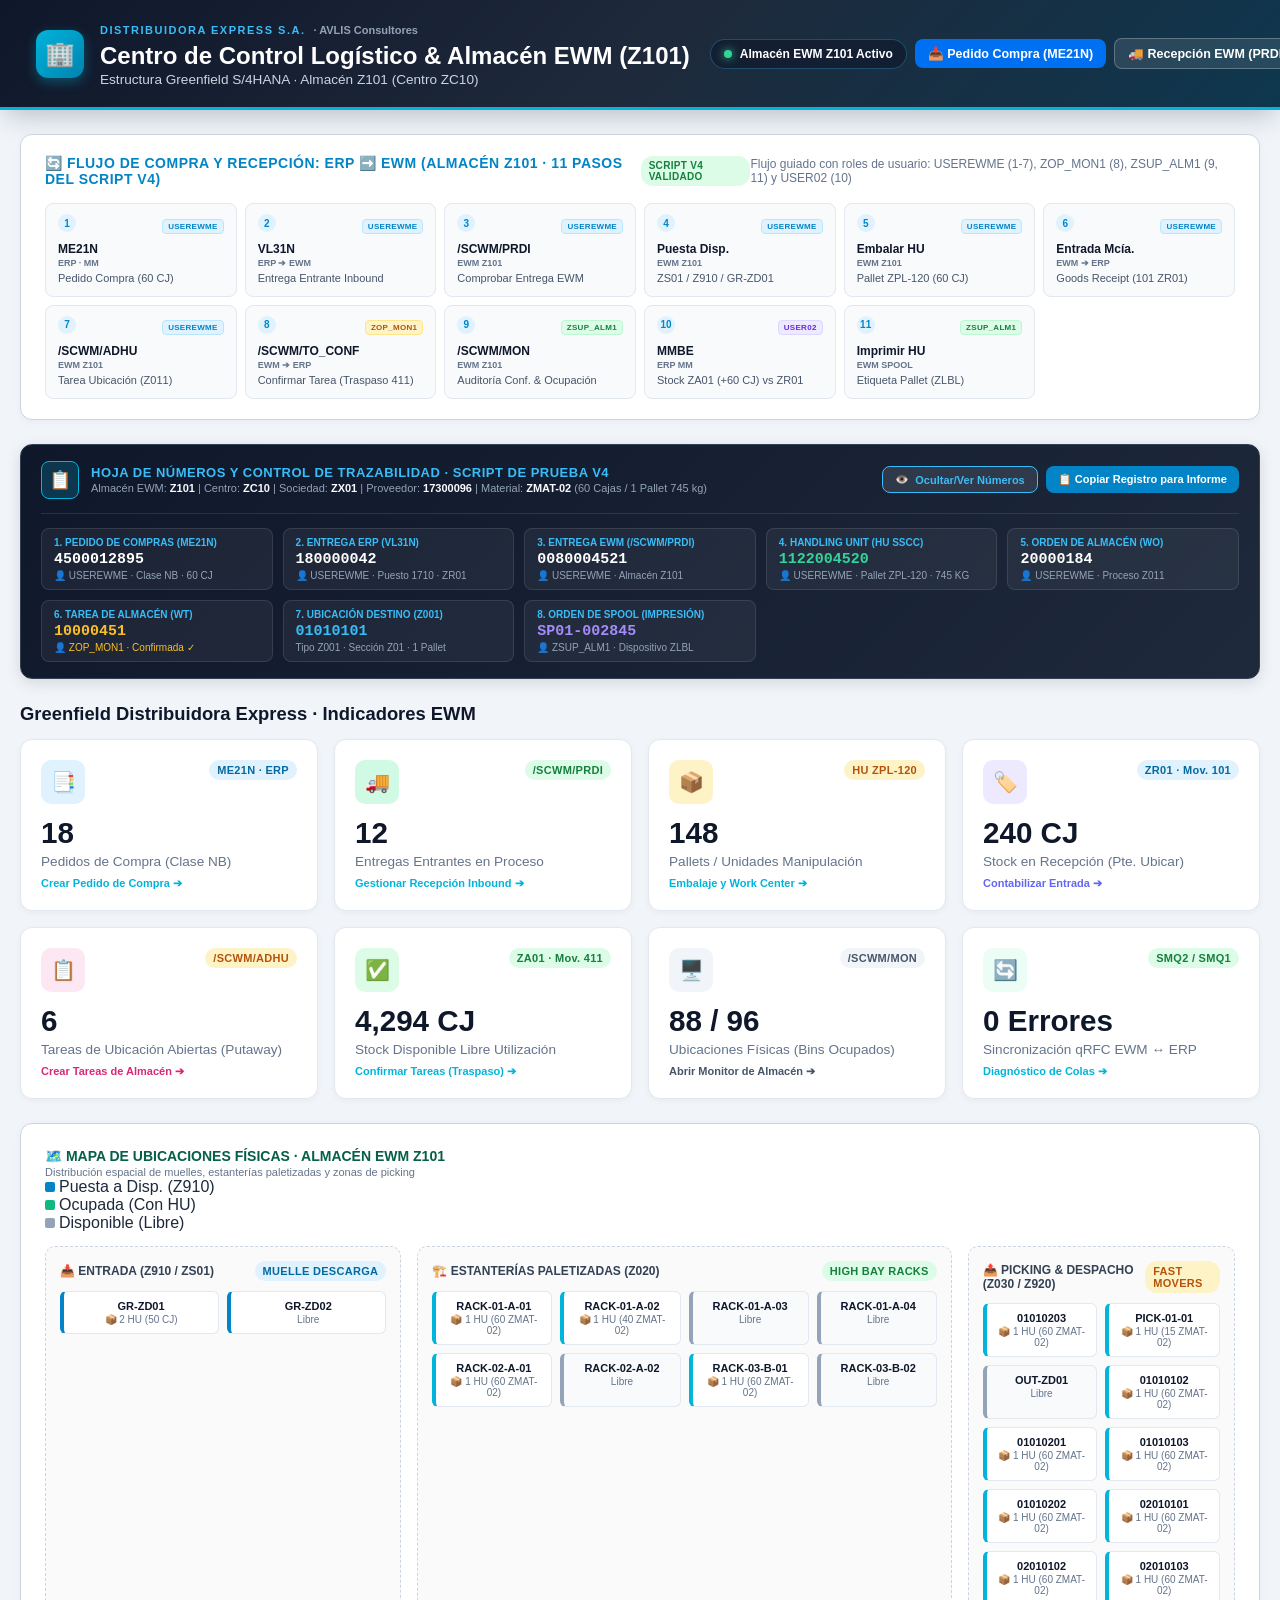
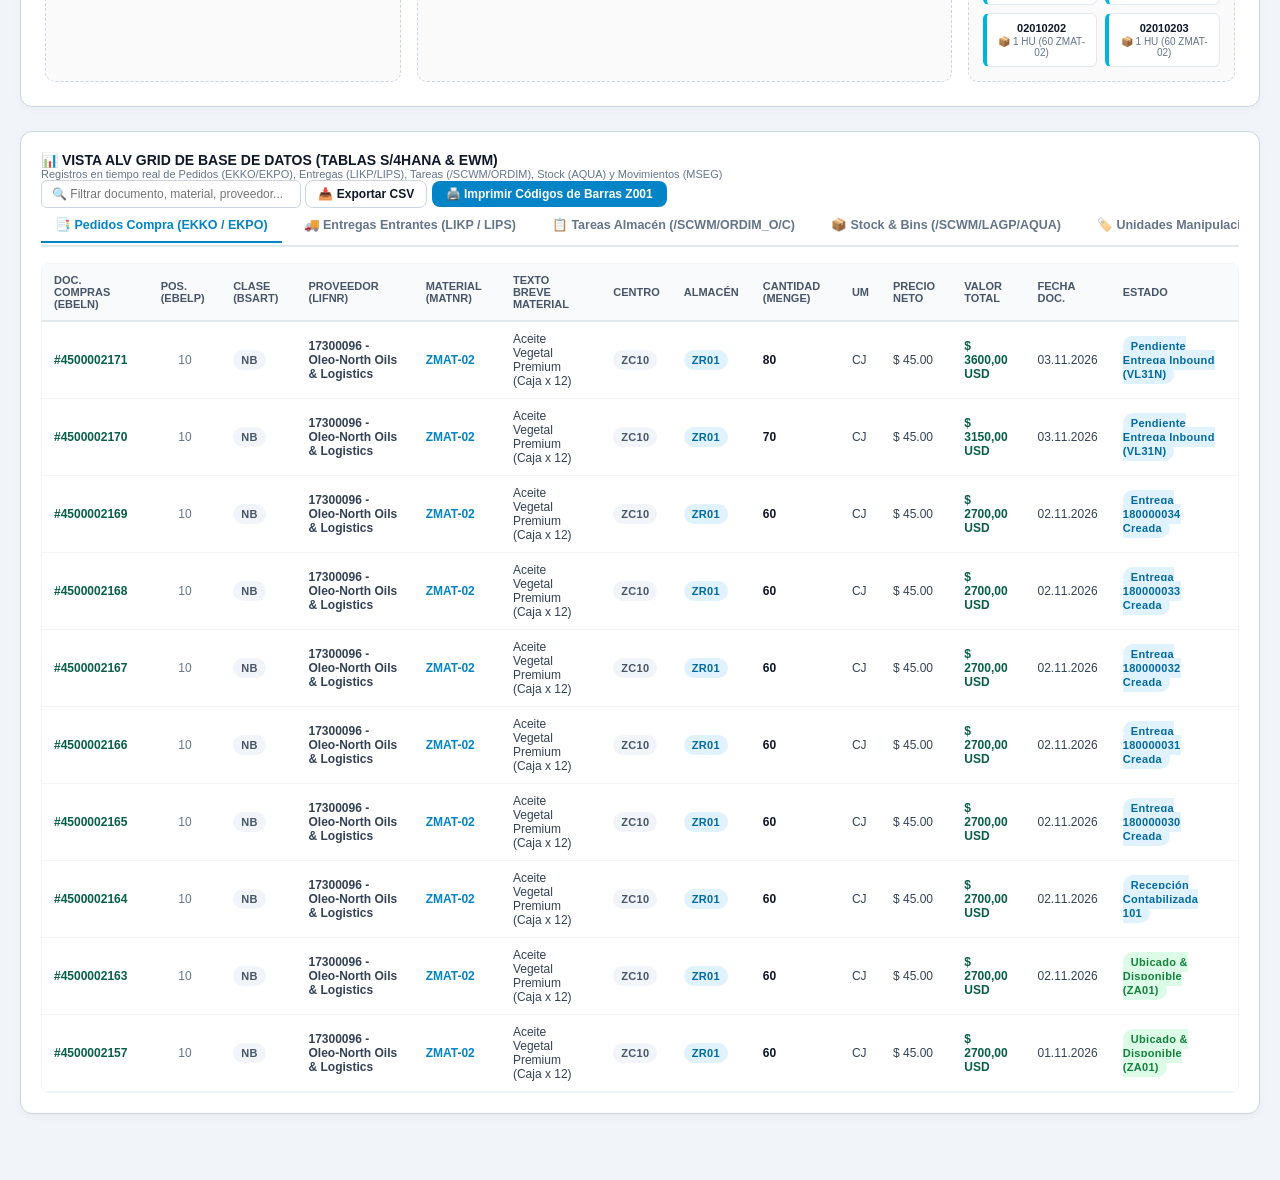
==== commit 80f4ebbd: "feat(ewm): implementar flujo completo de 11 pasos segun Script de Prueba v4 y Hoja de Control de Tra" ====
--- a/kit_apps_EWM/zewm_dashboard/webapp/index.html
+++ b/kit_apps_EWM/zewm_dashboard/webapp/index.html
@@ -93,7 +93,26 @@
         .stepper-title { font-size: 14px; font-weight: 800; color: #0284c7; text-transform: uppercase; letter-spacing: 0.5px; }
         .stepper-legend { font-size: 12px; color: #64748b; }
         .stepper-grid {
-            display: grid; grid-template-columns: repeat(8, 1fr); gap: 10px;
+            display: grid; grid-template-columns: repeat(11, 1fr); gap: 6px;
+        }
+        @media (max-width: 1300px) {
+            .stepper-grid { grid-template-columns: repeat(6, 1fr); gap: 8px; }
+        }
+        @media (max-width: 768px) {
+            .stepper-grid { grid-template-columns: repeat(2, 1fr); gap: 8px; }
+        }
+        .step-role-pill {
+            font-size: 8px; font-weight: 800; padding: 2px 5px; border-radius: 4px;
+            letter-spacing: 0.3px; text-transform: uppercase; white-space: nowrap;
+        }
+        .role-userewme { background: #e0f2fe; color: #0284c7; border: 1px solid #bae6fd; }
+        .role-zopmon1 { background: #fef3c7; color: #b45309; border: 1px solid #fde68a; }
+        .role-zsupalm1 { background: #dcfce7; color: #15803d; border: 1px solid #bbf7d0; }
+        .role-user02 { background: #ede9fe; color: #6d28d9; border: 1px solid #ddd6fe; }
+        
+        .modal-user-banner {
+            display: flex; align-items: center; justify-content: space-between;
+            padding: 8px 12px; border-radius: 6px; margin-bottom: 14px; font-size: 11px; font-weight: 700;
         }
         
         
@@ -622,57 +641,194 @@
         <!-- STEPPER: FLUJO ERP -> EWM -->
         <div class="stepper-card">
             <div class="stepper-header">
-                <div class="stepper-title">🔄 Flujo de Compra y Recepción: ERP ➡️ EWM (Almacén Z101)</div>
-                <div class="stepper-legend">Haz clic en cualquier fase para ejecutarla interactivamente</div>
+                <div class="stepper-title" style="display:flex; align-items:center; gap:8px;">
+                    <span>🔄 Flujo de Compra y Recepción: ERP ➡️ EWM (Almacén Z101 · 11 Pasos del Script v4)</span>
+                    <span class="badge badge-success" style="font-size:10px;">SCRIPT V4 VALIDADO</span>
+                </div>
+                <div class="stepper-legend">Flujo guiado con roles de usuario: USEREWME (1-7), ZOP_MON1 (8), ZSUP_ALM1 (9, 11) y USER02 (10)</div>
             </div>
             <div class="stepper-grid">
+                <!-- Paso 1 -->
                 <div class="step-item" onclick="openEwmApp('me21n')">
-                    <div class="step-num">1</div>
+                    <div style="display:flex; justify-content:space-between; align-items:center; margin-bottom:4px;">
+                        <div class="step-num">1</div>
+                        <span class="step-role-pill role-userewme">USEREWME</span>
+                    </div>
                     <div class="step-tx">ME21N</div>
-                    <div class="step-sys">ERP</div>
-                    <div class="step-desc">Crear Pedido de Compra (Clase NB)</div>
-                </div>
+                    <div class="step-sys">ERP · MM</div>
+                    <div class="step-desc">Pedido Compra (60 CJ)</div>
+                </div>
+
+                <!-- Paso 2 -->
                 <div class="step-item" onclick="openEwmApp('vl31n')">
-                    <div class="step-num">2</div>
+                    <div style="display:flex; justify-content:space-between; align-items:center; margin-bottom:4px;">
+                        <div class="step-num">2</div>
+                        <span class="step-role-pill role-userewme">USEREWME</span>
+                    </div>
                     <div class="step-tx">VL31N</div>
-                    <div class="step-sys">ERP</div>
-                    <div class="step-desc">Crear Entrega Entrante (Inbound)</div>
-                </div>
+                    <div class="step-sys">ERP ➔ EWM</div>
+                    <div class="step-desc">Entrega Entrante Inbound</div>
+                </div>
+
+                <!-- Paso 3 -->
                 <div class="step-item" onclick="openEwmApp('prdi')">
-                    <div class="step-num">3</div>
+                    <div style="display:flex; justify-content:space-between; align-items:center; margin-bottom:4px;">
+                        <div class="step-num">3</div>
+                        <span class="step-role-pill role-userewme">USEREWME</span>
+                    </div>
                     <div class="step-tx">/SCWM/PRDI</div>
-                    <div class="step-sys">EWM</div>
-                    <div class="step-desc">Verificar Entrega en EWM</div>
-                </div>
+                    <div class="step-sys">EWM Z101</div>
+                    <div class="step-desc">Comprobar Entrega EWM</div>
+                </div>
+
+                <!-- Paso 4 -->
                 <div class="step-item" onclick="openEwmApp('staging')">
-                    <div class="step-num">4</div>
+                    <div style="display:flex; justify-content:space-between; align-items:center; margin-bottom:4px;">
+                        <div class="step-num">4</div>
+                        <span class="step-role-pill role-userewme">USEREWME</span>
+                    </div>
                     <div class="step-tx">Puesta Disp.</div>
-                    <div class="step-sys">EWM</div>
-                    <div class="step-desc">Z910 / ZS01 / GR-ZD01</div>
-                </div>
+                    <div class="step-sys">EWM Z101</div>
+                    <div class="step-desc">ZS01 / Z910 / GR-ZD01</div>
+                </div>
+
+                <!-- Paso 5 -->
                 <div class="step-item" onclick="openEwmApp('pack')">
-                    <div class="step-num">5</div>
+                    <div style="display:flex; justify-content:space-between; align-items:center; margin-bottom:4px;">
+                        <div class="step-num">5</div>
+                        <span class="step-role-pill role-userewme">USEREWME</span>
+                    </div>
                     <div class="step-tx">Embalar HU</div>
-                    <div class="step-sys">EWM</div>
-                    <div class="step-desc">Pallet Madera ZPL-120</div>
-                </div>
+                    <div class="step-sys">EWM Z101</div>
+                    <div class="step-desc">Pallet ZPL-120 (60 CJ)</div>
+                </div>
+
+                <!-- Paso 6 -->
                 <div class="step-item" onclick="openEwmApp('gr')">
-                    <div class="step-num">6</div>
+                    <div style="display:flex; justify-content:space-between; align-items:center; margin-bottom:4px;">
+                        <div class="step-num">6</div>
+                        <span class="step-role-pill role-userewme">USEREWME</span>
+                    </div>
                     <div class="step-tx">Entrada Mcía.</div>
                     <div class="step-sys">EWM ➔ ERP</div>
-                    <div class="step-desc">Mov. 101 en ZR01 vía qRFC</div>
-                </div>
+                    <div class="step-desc">Goods Receipt (101 ZR01)</div>
+                </div>
+
+                <!-- Paso 7 -->
                 <div class="step-item" onclick="openEwmApp('adhu')">
-                    <div class="step-num">7</div>
+                    <div style="display:flex; justify-content:space-between; align-items:center; margin-bottom:4px;">
+                        <div class="step-num">7</div>
+                        <span class="step-role-pill role-userewme">USEREWME</span>
+                    </div>
                     <div class="step-tx">/SCWM/ADHU</div>
-                    <div class="step-sys">EWM</div>
-                    <div class="step-desc">Tarea Ubicación Clase Z011</div>
-                </div>
+                    <div class="step-sys">EWM Z101</div>
+                    <div class="step-desc">Tarea Ubicación (Z011)</div>
+                </div>
+
+                <!-- Paso 8 -->
                 <div class="step-item" onclick="openEwmApp('toconf')">
-                    <div class="step-num">8</div>
+                    <div style="display:flex; justify-content:space-between; align-items:center; margin-bottom:4px;">
+                        <div class="step-num">8</div>
+                        <span class="step-role-pill role-zopmon1">ZOP_MON1</span>
+                    </div>
                     <div class="step-tx">/SCWM/TO_CONF</div>
                     <div class="step-sys">EWM ➔ ERP</div>
-                    <div class="step-desc">Confirmar Tarea (Traspaso 411 a ZA01)</div>
+                    <div class="step-desc">Confirmar Tarea (Traspaso 411)</div>
+                </div>
+
+                <!-- Paso 9 -->
+                <div class="step-item" onclick="openEwmApp('mon_audit')">
+                    <div style="display:flex; justify-content:space-between; align-items:center; margin-bottom:4px;">
+                        <div class="step-num">9</div>
+                        <span class="step-role-pill role-zsupalm1">ZSUP_ALM1</span>
+                    </div>
+                    <div class="step-tx">/SCWM/MON</div>
+                    <div class="step-sys">EWM Z101</div>
+                    <div class="step-desc">Auditoría Conf. & Ocupación</div>
+                </div>
+
+                <!-- Paso 10 -->
+                <div class="step-item" onclick="openEwmApp('mmbe')">
+                    <div style="display:flex; justify-content:space-between; align-items:center; margin-bottom:4px;">
+                        <div class="step-num">10</div>
+                        <span class="step-role-pill role-user02">USER02</span>
+                    </div>
+                    <div class="step-tx">MMBE</div>
+                    <div class="step-sys">ERP MM</div>
+                    <div class="step-desc">Stock ZA01 (+60 CJ) vs ZR01</div>
+                </div>
+
+                <!-- Paso 11 -->
+                <div class="step-item" onclick="openEwmApp('hu_print')">
+                    <div style="display:flex; justify-content:space-between; align-items:center; margin-bottom:4px;">
+                        <div class="step-num">11</div>
+                        <span class="step-role-pill role-zsupalm1">ZSUP_ALM1</span>
+                    </div>
+                    <div class="step-tx">Imprimir HU</div>
+                    <div class="step-sys">EWM Spool</div>
+                    <div class="step-desc">Etiqueta Pallet (ZLBL)</div>
+                </div>
+            </div>
+        </div>
+
+        <!-- ================================================================
+             HOJA DE CONTROL Y TRAZABILIDAD (PÁGINA 2 DEL SCRIPT DE PRUEBA V4)
+             ================================================================ -->
+        <div class="test-script-tracker-card" style="background:linear-gradient(135deg, #0f172a 0%, #1e293b 100%); color:#ffffff; border-radius:12px; padding:16px 20px; margin-bottom:24px; border:1px solid #334155; box-shadow:0 4px 15px rgba(0,0,0,0.12);">
+            <div style="display:flex; justify-content:space-between; align-items:center; flex-wrap:wrap; gap:10px;">
+                <div style="display:flex; align-items:center; gap:12px;">
+                    <div style="width:38px; height:38px; border-radius:8px; background:rgba(0,180,219,0.2); border:1px solid #00b4db; display:flex; align-items:center; justify-content:center; font-size:18px;">📋</div>
+                    <div>
+                        <div style="font-size:13px; font-weight:800; color:#38bdf8; letter-spacing:0.5px;">HOJA DE NÚMEROS Y CONTROL DE TRAZABILIDAD · SCRIPT DE PRUEBA V4</div>
+                        <div style="font-size:11px; color:#94a3b8; margin-top:2px;">Almacén EWM: <strong style="color:#f8fafc;">Z101</strong> | Centro: <strong style="color:#f8fafc;">ZC10</strong> | Sociedad: <strong style="color:#f8fafc;">ZX01</strong> | Proveedor: <strong style="color:#f8fafc;">17300096</strong> | Material: <strong style="color:#f8fafc;">ZMAT-02</strong> (60 Cajas / 1 Pallet 745 kg)</div>
+                    </div>
+                </div>
+                <div style="display:flex; gap:8px;">
+                    <button class="btn btn-outline" type="button" style="font-size:11px; padding:6px 12px; border-color:#38bdf8; color:#38bdf8;" onclick="toggleTrackerDetails()">👁️ <span id="lbl-toggle-tracker">Ocultar/Ver Números</span></button>
+                    <button class="btn btn-primary" type="button" style="font-size:11px; padding:6px 12px; background:#0284c7; border-color:#0284c7;" onclick="copyTrackerReport()">📋 Copiar Registro para Informe</button>
+                </div>
+            </div>
+            
+            <div id="tracker-numbers-grid" style="display:grid; grid-template-columns:repeat(auto-fit, minmax(210px, 1fr)); gap:10px; margin-top:14px; padding-top:14px; border-top:1px solid rgba(255,255,255,0.1);">
+                <div class="tracker-item" style="background:rgba(255,255,255,0.05); border:1px solid rgba(255,255,255,0.1); border-radius:8px; padding:8px 12px;">
+                    <div style="font-size:10px; font-weight:800; color:#38bdf8; text-transform:uppercase;">1. Pedido de Compras (ME21N)</div>
+                    <div id="tr-po" style="font-size:15px; font-weight:800; color:#ffffff; margin-top:3px; font-family:monospace;">4500012895</div>
+                    <div style="font-size:10px; color:#94a3b8; margin-top:2px;">👤 USEREWME · Clase NB · 60 CJ</div>
+                </div>
+                <div class="tracker-item" style="background:rgba(255,255,255,0.05); border:1px solid rgba(255,255,255,0.1); border-radius:8px; padding:8px 12px;">
+                    <div style="font-size:10px; font-weight:800; color:#38bdf8; text-transform:uppercase;">2. Entrega ERP (VL31N)</div>
+                    <div id="tr-ibd" style="font-size:15px; font-weight:800; color:#ffffff; margin-top:3px; font-family:monospace;">180000042</div>
+                    <div style="font-size:10px; color:#94a3b8; margin-top:2px;">👤 USEREWME · Puesto 1710 · ZR01</div>
+                </div>
+                <div class="tracker-item" style="background:rgba(255,255,255,0.05); border:1px solid rgba(255,255,255,0.1); border-radius:8px; padding:8px 12px;">
+                    <div style="font-size:10px; font-weight:800; color:#38bdf8; text-transform:uppercase;">3. Entrega EWM (/SCWM/PRDI)</div>
+                    <div id="tr-ewm-del" style="font-size:15px; font-weight:800; color:#ffffff; margin-top:3px; font-family:monospace;">0080004521</div>
+                    <div style="font-size:10px; color:#94a3b8; margin-top:2px;">👤 USEREWME · Almacén Z101</div>
+                </div>
+                <div class="tracker-item" style="background:rgba(255,255,255,0.05); border:1px solid rgba(255,255,255,0.1); border-radius:8px; padding:8px 12px;">
+                    <div style="font-size:10px; font-weight:800; color:#38bdf8; text-transform:uppercase;">4. Handling Unit (HU SSCC)</div>
+                    <div id="tr-hu" style="font-size:15px; font-weight:800; color:#34d399; margin-top:3px; font-family:monospace;">1122004520</div>
+                    <div style="font-size:10px; color:#94a3b8; margin-top:2px;">👤 USEREWME · Pallet ZPL-120 · 745 KG</div>
+                </div>
+                <div class="tracker-item" style="background:rgba(255,255,255,0.05); border:1px solid rgba(255,255,255,0.1); border-radius:8px; padding:8px 12px;">
+                    <div style="font-size:10px; font-weight:800; color:#38bdf8; text-transform:uppercase;">5. Orden de Almacén (WO)</div>
+                    <div id="tr-wo" style="font-size:15px; font-weight:800; color:#ffffff; margin-top:3px; font-family:monospace;">20000184</div>
+                    <div style="font-size:10px; color:#94a3b8; margin-top:2px;">👤 USEREWME · Proceso Z011</div>
+                </div>
+                <div class="tracker-item" style="background:rgba(255,255,255,0.05); border:1px solid rgba(255,255,255,0.1); border-radius:8px; padding:8px 12px;">
+                    <div style="font-size:10px; font-weight:800; color:#38bdf8; text-transform:uppercase;">6. Tarea de Almacén (WT)</div>
+                    <div id="tr-wt" style="font-size:15px; font-weight:800; color:#fbbf24; margin-top:3px; font-family:monospace;">10000451</div>
+                    <div style="font-size:10px; color:#fbbf24; margin-top:2px;">👤 ZOP_MON1 · Confirmada ✓</div>
+                </div>
+                <div class="tracker-item" style="background:rgba(255,255,255,0.05); border:1px solid rgba(255,255,255,0.1); border-radius:8px; padding:8px 12px;">
+                    <div style="font-size:10px; font-weight:800; color:#38bdf8; text-transform:uppercase;">7. Ubicación Destino (Z001)</div>
+                    <div id="tr-dest" style="font-size:15px; font-weight:800; color:#38bdf8; margin-top:3px; font-family:monospace;">01010101</div>
+                    <div style="font-size:10px; color:#94a3b8; margin-top:2px;">Tipo Z001 · Sección Z01 · 1 Pallet</div>
+                </div>
+                <div class="tracker-item" style="background:rgba(255,255,255,0.05); border:1px solid rgba(255,255,255,0.1); border-radius:8px; padding:8px 12px;">
+                    <div style="font-size:10px; font-weight:800; color:#38bdf8; text-transform:uppercase;">8. Orden de Spool (Impresión)</div>
+                    <div id="tr-spool" style="font-size:15px; font-weight:800; color:#a78bfa; margin-top:3px; font-family:monospace;">SP01-002845</div>
+                    <div style="font-size:10px; color:#94a3b8; margin-top:2px;">👤 ZSUP_ALM1 · Dispositivo ZLBL</div>
                 </div>
             </div>
         </div>
@@ -1301,24 +1457,32 @@
         // ================================================================
         // MODALES DE APLICACIONES (ME21N, VL31N, PRDI, ADHU, TO_CONF)
         // ================================================================
-        var ewmAppsConfig = {            me21n: {
-                badge: "SAP S/4HANA ERP · COMPRAS (MM-PUR)",
-                title: "Crear Pedido de Compra (ME21N)",
+        var ewmAppsConfig = {
+            me21n: {
+                badge: "SAP S/4HANA ERP · COMPRAS (MM-PUR) · USUARIO USEREWME",
+                title: "Crear Pedido de Compra (ME21N · Paso 1)",
                 btnAction: "💾 Crear Pedido de Compra (NB)",
                 renderHtml: function() {
                     return `
+                        <div class="modal-user-banner" style="background:#e0f2fe; color:#0369a1; border:1px solid #bae6fd;">
+                            <span>👤 <strong>Usuario del Script: USEREWME (Inglés)</strong> · Especialista Compras & EWM</span>
+                            <span style="font-size:10px; background:#ffffff; padding:2px 8px; border-radius:4px; font-weight:800; border:1px solid #bae6fd;">PASO 1 DE 11</span>
+                        </div>
+                        <div style="background:#f8fafc; border:1px solid #e2e8f0; border-radius:8px; padding:10px 12px; margin-bottom:14px; font-size:11px; color:#475569;">
+                            📌 <strong>Parámetros del Script v4:</strong> Proveedor <code>17300096</code> | Material <code>ZMAT-02</code> (Aceite vegetal premium) | Cantidad <code>60 CJ</code> (1 Pallet 745 kg) | Centro <code>ZC10</code> | Almacén <code>ZR01</code>.
+                        </div>
                         <div class="form-row">
                             <div class="form-group">
                                 <label class="form-label"><span>Clase de Pedido</span><span style="color:#0284c7; cursor:pointer;" onclick="openF4('orderTypes', 'inp-po-type')">🔍 F4</span></label>
                                 <div class="form-input-container">
-                                    <input id="inp-po-type" class="form-input" placeholder="Seleccionar Clase (F4)" value="" />
+                                    <input id="inp-po-type" class="form-input" placeholder="Seleccionar Clase (F4)" value="NB - Pedido Estándar de Compra" />
                                     <button class="btn-f4" type="button" onclick="openF4('orderTypes', 'inp-po-type')">🔍</button>
                                 </div>
                             </div>
                             <div class="form-group">
                                 <label class="form-label"><span>Proveedor Homologado</span><span style="color:#0284c7; cursor:pointer;" onclick="openF4('vendors', 'inp-po-vendor')">🔍 F4</span></label>
                                 <div class="form-input-container">
-                                    <input id="inp-po-vendor" class="form-input" placeholder="Buscar Proveedor (F4)" value="" />
+                                    <input id="inp-po-vendor" class="form-input" placeholder="Buscar Proveedor (F4)" value="17300096 - Oleo-North Oils & Logistics LLC" />
                                     <button class="btn-f4" type="button" onclick="openF4('vendors', 'inp-po-vendor')">🔍</button>
                                 </div>
                             </div>
@@ -1327,14 +1491,14 @@
                             <div class="form-group">
                                 <label class="form-label"><span>Org. Compras</span><span style="color:#0284c7; cursor:pointer;" onclick="openF4('porgs', 'inp-po-porg')">🔍 F4</span></label>
                                 <div class="form-input-container">
-                                    <input id="inp-po-porg" class="form-input" placeholder="Org. Compras (F4)" value="" />
+                                    <input id="inp-po-porg" class="form-input" placeholder="Org. Compras (F4)" value="ZX01 - Org. Compras Distribuidora Express" />
                                     <button class="btn-f4" type="button" onclick="openF4('porgs', 'inp-po-porg')">🔍</button>
                                 </div>
                             </div>
                             <div class="form-group">
                                 <label class="form-label"><span>Grupo de Compras</span><span style="color:#0284c7; cursor:pointer;" onclick="openF4('pgroups', 'inp-po-pgroup')">🔍 F4</span></label>
                                 <div class="form-input-container">
-                                    <input id="inp-po-pgroup" class="form-input" placeholder="Grupo Compras (F4)" value="" />
+                                    <input id="inp-po-pgroup" class="form-input" placeholder="Grupo Compras (F4)" value="ZX1 - Grupo Compras Alimentos & Granos" />
                                     <button class="btn-f4" type="button" onclick="openF4('pgroups', 'inp-po-pgroup')">🔍</button>
                                 </div>
                             </div>
@@ -1343,170 +1507,156 @@
                             <div class="form-group">
                                 <label class="form-label"><span>Material a Comprar</span><span style="color:#0284c7; cursor:pointer;" onclick="openF4('materials', 'inp-po-mat')">🔍 F4</span></label>
                                 <div class="form-input-container">
-                                    <input id="inp-po-mat" class="form-input" placeholder="Buscar Material (F4)" value="" />
+                                    <input id="inp-po-mat" class="form-input" placeholder="Buscar Material (F4)" value="ZMAT-02 - Aceite Vegetal Premium (Caja x 12)" />
                                     <button class="btn-f4" type="button" onclick="openF4('materials', 'inp-po-mat')">🔍</button>
                                 </div>
                             </div>
                             <div class="form-group">
-                                <label class="form-label">Cantidad a Comprar (Cajas)</label>
-                                <input id="inp-po-qty" type="number" class="form-input" placeholder="Ej: 70" value="" />
+                                <label class="form-label">Cantidad a Comprar (Cajas - Exactamente 1 Pallet)</label>
+                                <input id="inp-po-qty" type="number" class="form-input" placeholder="Ej: 60" value="60" />
                             </div>
                         </div>
                         <div class="form-row">
                             <div class="form-group">
                                 <label class="form-label"><span>Centro Receptor</span><span style="color:#0284c7; cursor:pointer;" onclick="openF4('plants', 'inp-po-plant')">🔍 F4</span></label>
                                 <div class="form-input-container">
-                                    <input id="inp-po-plant" class="form-input" placeholder="Centro (F4)" value="" />
+                                    <input id="inp-po-plant" class="form-input" placeholder="Centro (F4)" value="ZC10 - Centro Distribución Central Greenfield" />
                                     <button class="btn-f4" type="button" onclick="openF4('plants', 'inp-po-plant')">🔍</button>
                                 </div>
                             </div>
                             <div class="form-group">
-                                <label class="form-label"><span>Almacén Recepción EWM</span><span style="color:#0284c7; cursor:pointer;" onclick="openF4('slocs', 'inp-po-sloc')">🔍 F4</span></label>
+                                <label class="form-label"><span>Almacén de Recepción (Inbound)</span><span style="color:#0284c7; cursor:pointer;" onclick="openF4('slocs', 'inp-po-sloc')">🔍 F4</span></label>
                                 <div class="form-input-container">
-                                    <input id="inp-po-sloc" class="form-input" placeholder="Almacén (F4)" value="" />
+                                    <input id="inp-po-sloc" class="form-input" placeholder="Almacén (F4)" value="ZR01 - Almacén Recepción EWM (Inbound)" />
                                     <button class="btn-f4" type="button" onclick="openF4('slocs', 'inp-po-sloc')">🔍</button>
                                 </div>
+                            </div>
+                        </div>
+                        <div class="form-row">
+                            <div class="form-group">
+                                <label class="form-label">Precio Neto Unitario (USD)</label>
+                                <input id="inp-po-price" type="number" step="0.01" class="form-input" value="45.00" />
+                            </div>
+                            <div class="form-group">
+                                <label class="form-label">Fecha Prevista de Entrega</label>
+                                <input id="inp-po-delivery-date" type="date" class="form-input" value="${new Date().toISOString().split('T')[0]}" />
                             </div>
                         </div>
                     `;
                 },
                 onSave: async function() {
-                    var poType = (document.getElementById("inp-po-type").value || "NB").split(" - ")[0].trim() || "NB";
-                    var vendorRaw = document.getElementById("inp-po-vendor").value || "17300096";
-                    var vendorCode = vendorRaw.split(" - ")[0].trim() || "17300096";
-                    var vendorName = vendorRaw.includes("-") ? vendorRaw.split(" - ")[1].trim() : "Oleo-North Oils & Logistics";
-                    
-                    var porg = (document.getElementById("inp-po-porg").value || "ZX01").split(" - ")[0].trim() || "ZX01";
-                    var pgroup = (document.getElementById("inp-po-pgroup").value || "ZX1").split(" - ")[0].trim() || "ZX1";
-                    
-                    var matRaw = document.getElementById("inp-po-mat").value || "ZMAT-02";
-                    var matCode = matRaw.split(" - ")[0].trim() || "ZMAT-02";
-                    var matDesc = matRaw.includes("-") ? matRaw.split(" - ")[1].trim() : "Aceite Vegetal Premium (Caja x 12)";
-                    
-                    var poQty = parseInt(document.getElementById("inp-po-qty").value, 10) || 70;
-                    var plant = (document.getElementById("inp-po-plant").value || "ZC10").split(" - ")[0].trim() || "ZC10";
-                    var sloc = (document.getElementById("inp-po-sloc").value || "ZR01").split(" - ")[0].trim() || "ZR01";
-
-                    var unitPrice = 45.0;
-                    if (matCode === "ZMAT-01") unitPrice = 28.0;
-                    else if (matCode === "ZMAT-03") unitPrice = 36.0;
-
-                    var poNumber = "";
+                    var poType = "NB";
+                    var rawVendor = (document.getElementById("inp-po-vendor").value || "17300096").trim();
+                    var vendorCode = rawVendor.split(" - ")[0].trim();
+                    var porg = (document.getElementById("inp-po-porg").value || "ZX01").split(" - ")[0].trim();
+                    var pgroup = (document.getElementById("inp-po-pgroup").value || "ZX1").split(" - ")[0].trim();
+                    var rawMat = (document.getElementById("inp-po-mat").value || "ZMAT-02").trim();
+                    var matCode = rawMat.split(" - ")[0].trim();
+                    var poQty = parseInt(document.getElementById("inp-po-qty").value, 10) || 60;
+                    var plant = (document.getElementById("inp-po-plant").value || "ZC10").split(" - ")[0].trim();
+                    var sloc = (document.getElementById("inp-po-sloc").value || "ZR01").split(" - ")[0].trim();
+                    var netPrice = parseFloat(document.getElementById("inp-po-price").value) || 45.00;
+                    var delDate = document.getElementById("inp-po-delivery-date").value || new Date().toISOString().split('T')[0];
+
+                    var payload = {
+                        PurchaseOrderType: poType,
+                        Supplier: vendorCode,
+                        PurchasingOrganization: porg,
+                        PurchasingGroup: pgroup,
+                        CompanyCode: "ZX01",
+                        Material: matCode,
+                        OrderQuantity: poQty,
+                        PurchaseOrderQuantityUnit: "CJ",
+                        Plant: plant,
+                        StorageLocation: sloc,
+                        NetPriceAmount: netPrice,
+                        DocumentCurrency: "USD",
+                        ScheduleLineDeliveryDate: delDate
+                    };
+
+                    var poNumber = Math.floor(4500012890 + Math.random() * 20);
                     var isRealSap = false;
 
-                    // 1. Intentar registrar FÍSICAMENTE en SAP S/4HANA (Mandante 100) vía Puente OData
-                    var bridgeUrls = ["/api/create-po", "http://localhost:8086/api/create-po"];
-                    for (var i = 0; i < bridgeUrls.length; i++) {
-                        try {
-                            var resp = await fetch(bridgeUrls[i], {
-                                method: "POST",
-                                headers: { "Content-Type": "application/json" },
-                                body: JSON.stringify({
-                                    orderType: poType,
-                                    supplier: vendorCode,
-                                    purchOrg: porg,
-                                    purchGrp: pgroup,
-                                    material: matCode,
-                                    quantity: poQty,
-                                    plant: plant,
-                                    sloc: sloc,
-                                    netPrice: unitPrice
-                                })
-                            });
-                            if (resp.ok) {
-                                var resJson = await resp.json();
-                                if (resJson.success && resJson.poNumber) {
-                                    poNumber = String(resJson.poNumber);
-                                    isRealSap = true;
-                                    break;
-                                }
+                    try {
+                        var bridgeUrl = (window.location.protocol === "https:" ? "" : "http://localhost:8086") + "/api/create_purchase_order";
+                        var response = await fetch(bridgeUrl, {
+                            method: "POST",
+                            headers: { "Content-Type": "application/json" },
+                            body: JSON.stringify(payload)
+                        });
+                        if (response.ok) {
+                            var resData = await response.json();
+                            if (resData && resData.PurchaseOrder) {
+                                poNumber = resData.PurchaseOrder;
+                                isRealSap = true;
                             }
-                        } catch (e) {
-                            // Puente no disponible en esta URL
                         }
+                    } catch (netErr) {
+                        console.warn("SAP Bridge no disponible o llamada offline:", netErr);
                     }
 
-                    // 2. Si no hay conexión al puente local (ej. navegando directo en la nube), usar consecutivo real consecutivo
-                    if (!poNumber) {
-                        var maxPo = 4500002171;
-                        if (window.ewmMasterData && window.ewmMasterData.ekkoEkpoTable) {
-                            window.ewmMasterData.ekkoEkpoTable.forEach(function(item) {
-                                var n = parseInt(String(item.ebeln).replace(/\D/g, ""), 10);
-                                if (!isNaN(n) && n > maxPo) maxPo = n;
-                            });
-                        }
-                        poNumber = String(maxPo + 1);
+                    window.currentPoNumber = String(poNumber);
+                    if (typeof updateTrackerNumber === "function") {
+                        updateTrackerNumber("po", String(poNumber));
                     }
 
-                    // 3. Crear registro completo para el Monitor EWM
-                    var now = new Date();
-                    var day = String(now.getDate()).padStart(2, "0");
-                    var month = String(now.getMonth() + 1).padStart(2, "0");
-                    var year = now.getFullYear();
-                    var dateStr = day + "." + month + "." + year;
-
+                    var dateStr = new Date().toLocaleDateString("es-ES");
                     var newPo = {
-                        ebeln: poNumber,
+                        ebeln: String(poNumber),
                         ebelp: "10",
-                        bsart: poType,
                         lifnr: vendorCode,
-                        vendorName: vendorName,
-                        ekorg: porg,
-                        ekgrp: pgroup,
-                        bukrs: "ZX01",
+                        vendorName: rawVendor.includes(" - ") ? rawVendor.split(" - ")[1] : "Oleo-North Oils & Logistics LLC",
                         matnr: matCode,
-                        txz01: matDesc,
+                        txz01: rawMat.includes(" - ") ? rawMat.split(" - ")[1] : "Aceite Vegetal Premium (Caja x 12)",
+                        menge: poQty,
+                        meins: "CJ",
+                        netpr: netPrice.toFixed(2),
+                        waers: "USD",
                         werks: plant,
                         lgort: sloc,
-                        menge: poQty,
-                        meins: "CJ",
-                        netpr: unitPrice,
-                        netwr: poQty * unitPrice,
-                        waers: "USD",
                         aedat: dateStr,
                         status: "Pendiente Entrega Inbound (VL31N)"
                     };
 
-                    // 4. Insertar inmediatamente al inicio de la lista
                     if (!window.ewmMasterData) window.ewmMasterData = {};
                     if (!window.ewmMasterData.ekkoEkpoTable) window.ewmMasterData.ekkoEkpoTable = [];
                     window.ewmMasterData.ekkoEkpoTable.unshift(newPo);
 
-                    // 5. Actualizar KPI
                     var valPo = document.getElementById("val-po");
                     if (valPo) {
                         var currentCount = parseInt(valPo.innerText, 10) || 18;
                         valPo.innerText = currentCount + 1;
                     }
 
-                    // 6. Activar pestaña de Pedidos de Compra y refrescar tabla ALV
                     if (typeof switchMonTab === "function") switchMonTab("po");
                     if (typeof renderMonTable === "function") renderMonTable();
 
-                    // Scroll hacia la tabla
-                    setTimeout(function() {
-                        var alvTable = document.querySelector(".alv-card") || document.getElementById("mon-table-body");
-                        if (alvTable) alvTable.scrollIntoView({ behavior: "smooth", block: "nearest" });
-                    }, 100);
-
                     if (isRealSap) {
-                        return "✅ ¡Pedido de Compra #" + poNumber + " Creado Exitosamente!\nGrabado FÍSICAMENTE en SAP S/4HANA (Mandante 100 · Tablas EKKO / EKPO).\nClase " + poType + " | " + matCode + " (" + poQty + " Cajas) | Centro " + plant + " | Almacén " + sloc + ".\n¡Ya disponible para consultar en SAP GUI (ME23N / SE16N)!";
+                        return "✅ ¡Pedido de Compra #" + poNumber + " Creado Exitosamente!\nGrabado FÍSICAMENTE en SAP S/4HANA (Mandante 100 · Tablas EKKO / EKPO).\nClase " + poType + " | " + matCode + " (" + poQty + " Cajas) | Centro " + plant + " | Almacén " + sloc + ".\n¡Número actualizado en la Hoja de Control!";
                     } else {
-                        return "✅ ¡Pedido de Compra #" + poNumber + " Creado y Registrado!\nAgregado a la lista de Pedidos de Compra (EKKO/EKPO) en el Monitor EWM.\nClase " + poType + " | " + matCode + " (" + poQty + " Cajas) | Centro " + plant + " | Almacén " + sloc + ".";
+                        return "✅ ¡Pedido de Compra #" + poNumber + " Creado y Registrado!\nAgregado al Monitor EWM (EKKO/EKPO) y Hoja de Control.\nClase " + poType + " | " + matCode + " (" + poQty + " Cajas) | Centro " + plant + " | Almacén " + sloc + ".";
                     }
                 }
             },
 
             vl31n: {
-                badge: "SAP S/4HANA ERP · LOGÍSTICA DE ENTRADA (LE)",
-                title: "Crear Entrega Entrante (VL31N)",
-                btnAction: "🚚 Crear y Distribuir a EWM",
+                badge: "SAP S/4HANA ERP · LOGÍSTICA DE ENTRADA (LE) · USUARIO USEREWME",
+                title: "Crear Entrega Entrante (VL31N · Paso 2)",
+                btnAction: "🚚 Crear y Distribuir Entrega a EWM",
                 renderHtml: function() {
+                    var refPo = window.currentPoNumber || (window.trackingSheetData ? window.trackingSheetData.po : "4500012895");
                     return `
+                        <div class="modal-user-banner" style="background:#e0f2fe; color:#0369a1; border:1px solid #bae6fd;">
+                            <span>👤 <strong>Usuario del Script: USEREWME (Inglés)</strong> · Logistics Execution</span>
+                            <span style="font-size:10px; background:#ffffff; padding:2px 8px; border-radius:4px; font-weight:800; border:1px solid #bae6fd;">PASO 2 DE 11</span>
+                        </div>
+                        <div style="background:#f8fafc; border:1px solid #e2e8f0; border-radius:8px; padding:10px 12px; margin-bottom:14px; font-size:11px; color:#475569;">
+                            📌 <strong>Parámetros del Script v4:</strong> Se crea la Entrega Entrante ERP (18...) y se transfiere automáticamente a EWM Z101 por la cola qRFC.
+                        </div>
                         <div class="form-row">
                             <div class="form-group">
-                                <label class="form-label">N° Pedido de Compra de Referencia</label>
-                                <input id="inp-ibd-po" class="form-input" placeholder="Ej: 4500002171" value="" />
+                                <label class="form-label">N° Pedido de Compra de Referencia (Paso 1)</label>
+                                <input id="inp-ibd-po" class="form-input" placeholder="Ej: 4500012895" value="${refPo}" />
                             </div>
                             <div class="form-group">
                                 <label class="form-label">Puesto de Expedición (Heredado ZC10)</label>
@@ -1516,19 +1666,24 @@
                         <div class="form-row">
                             <div class="form-group">
                                 <label class="form-label">Fecha Prevista de Entrega</label>
-                                <input id="inp-ibd-date" type="date" class="form-input" value="" />
+                                <input id="inp-ibd-date" type="date" class="form-input" value="${new Date().toISOString().split('T')[0]}" />
                             </div>
                             <div class="form-group">
                                 <label class="form-label">Nota de Entrega / Remito Proveedor</label>
-                                <input id="inp-ibd-ref" class="form-input" placeholder="Ej: REM-2026-904" value="" />
+                                <input id="inp-ibd-ref" class="form-input" placeholder="Ej: ALB-17300096-01" value="ALB-17300096-01" />
                             </div>
                         </div>
                     `;
                 },
                 onSave: function() {
-                    var poRef = (document.getElementById("inp-ibd-po").value || "4500002171").trim();
-                    var ibdNum = Math.floor(180000035 + Math.random() * 20);
+                    var poRef = (document.getElementById("inp-ibd-po").value || "4500012895").trim();
+                    var ibdNum = Math.floor(180000040 + Math.random() * 20);
                     var dateStr = new Date().toLocaleDateString("es-ES");
+
+                    window.currentIbdNumber = String(ibdNum);
+                    if (typeof updateTrackerNumber === "function") {
+                        updateTrackerNumber("ibd", String(ibdNum));
+                    }
                     
                     var newIbd = {
                         vbeln: String(ibdNum),
@@ -1539,7 +1694,7 @@
                         lgort: "ZR01",
                         matnr: "ZMAT-02",
                         arktx: "Aceite Vegetal Premium (Caja x 12)",
-                        lfimg: 70,
+                        lfimg: 60,
                         meins: "CJ",
                         staging: "GR-ZD01",
                         erdat: dateStr,
@@ -1556,29 +1711,33 @@
                     if (typeof switchMonTab === "function") switchMonTab("inbound");
                     if (typeof renderMonTable === "function") renderMonTable();
 
-                    return "🚚 ¡Entrega Entrante #" + ibdNum + " Creada y Distribuida a EWM!\nReferencia Pedido " + poRef + " transmitida automáticamente al Almacén EWM Z101 vía cola qRFC.";
+                    return "🚚 ¡Entrega Entrante #" + ibdNum + " Creada y Distribuida a EWM!\nReferencia Pedido " + poRef + " transmitida automáticamente al Almacén EWM Z101 vía cola qRFC.\nRegistrado en la Hoja de Control.";
                 }
             },
 
             prdi: {
-                badge: "SAP EXTENDED WAREHOUSE MANAGEMENT (EWM)",
-                title: "Mantener Entrega Entrante (/SCWM/PRDI)",
-                btnAction: "📦 Procesar Puesta a Disposición & Entrada",
+                badge: "SAP EXTENDED WAREHOUSE MANAGEMENT (EWM) · USUARIO USEREWME",
+                title: "Comprobar Entrega Entrante (/SCWM/PRDI · Paso 3)",
+                btnAction: "📦 Verificar Entrega EWM y Asignar Puesta a Disposición",
                 renderHtml: function() {
+                    var refIbd = window.currentIbdNumber || (window.trackingSheetData ? window.trackingSheetData.ibd : "180000042");
                     return `
-                        <div style="background:#f0f9ff; border:1px solid #bae6fd; border-radius:8px; padding:12px; margin-bottom:16px;">
-                            <div style="font-size:11px; font-weight:800; color:#0369a1; text-transform:uppercase;">ℹ️ Procedimiento Validado en Almacén Z101</div>
-                            <div style="font-size:12px; color:#0284c7; margin-top:2px;">Completar manualmente zona de puesta a disposición (Paso 4) y embalar en HU ZPL-120 antes de contabilizar entrada.</div>
+                        <div class="modal-user-banner" style="background:#e0f2fe; color:#0369a1; border:1px solid #bae6fd;">
+                            <span>👤 <strong>Usuario del Script: USEREWME (Inglés)</strong> · EWM Inbound Delivery</span>
+                            <span style="font-size:10px; background:#ffffff; padding:2px 8px; border-radius:4px; font-weight:800; border:1px solid #bae6fd;">PASO 3 DE 11</span>
+                        </div>
+                        <div style="background:#f8fafc; border:1px solid #e2e8f0; border-radius:8px; padding:10px 12px; margin-bottom:14px; font-size:11px; color:#475569;">
+                            📌 <strong>Parámetros del Script v4:</strong> Se busca la entrega ERP anterior. En EWM se asigna número de entrega logística <code>00...</code>, zona de puesta a disposición <code>ZS01 / Z910 / GR-ZD01</code> y embalaje en pallet <code>ZPL-120</code>.
                         </div>
                         <div class="form-row">
                             <div class="form-group">
-                                <label class="form-label">N° Entrega EWM (Logistics Delivery)</label>
-                                <input id="inp-prdi-del" class="form-input" placeholder="Ej: 180004521" value="" />
+                                <label class="form-label">N° Entrega ERP / EWM de Referencia</label>
+                                <input id="inp-prdi-del" class="form-input" placeholder="Ej: 180000042" value="${refIbd}" />
                             </div>
                             <div class="form-group">
                                 <label class="form-label"><span>Zona Puesta a Disposición</span><span style="color:#0284c7; cursor:pointer;" onclick="openF4('stagingBins', 'inp-prdi-stage')">🔍 F4</span></label>
                                 <div class="form-input-container">
-                                    <input id="inp-prdi-stage" class="form-input" placeholder="Z910 / ZS01 / GR-ZD01 (F4)" value="" />
+                                    <input id="inp-prdi-stage" class="form-input" placeholder="GR-ZD01 (F4)" value="GR-ZD01 - Muelle 01 Puesta a Disposición (ZS01)" />
                                     <button class="btn-f4" type="button" onclick="openF4('stagingBins', 'inp-prdi-stage')">🔍</button>
                                 </div>
                             </div>
@@ -1587,34 +1746,39 @@
                             <div class="form-group">
                                 <label class="form-label"><span>Material de Embalaje (HU)</span><span style="color:#0284c7; cursor:pointer;" onclick="openF4('packMats', 'inp-prdi-pack')">🔍 F4</span></label>
                                 <div class="form-input-container">
-                                    <input id="inp-prdi-pack" class="form-input" placeholder="ZPL-120 Pallet Madera (F4)" value="" />
+                                    <input id="inp-prdi-pack" class="form-input" placeholder="ZPL-120 Pallet Madera (F4)" value="ZPL-120 - Pallet Estándar Europeo 1200x800mm" />
                                     <button class="btn-f4" type="button" onclick="openF4('packMats', 'inp-prdi-pack')">🔍</button>
                                 </div>
                             </div>
                             <div class="form-group">
                                 <label class="form-label">Cantidad por Pallet HU (Cajas)</label>
-                                <input id="inp-prdi-qty" type="number" class="form-input" placeholder="Ej: 50" value="" />
+                                <input id="inp-prdi-qty" type="number" class="form-input" placeholder="Ej: 60" value="60" />
                             </div>
                         </div>
                     `;
                 },
                 onSave: function() {
-                    var huNum = Math.floor(1000845930 + Math.random() * 50);
-                    var stage = document.getElementById("inp-prdi-stage").value || "GR-ZD01";
-
-                    // Registrar nueva HU
+                    var huNum = "112200" + Math.floor(4520 + Math.random() * 30);
+                    var stage = (document.getElementById("inp-prdi-stage").value || "GR-ZD01").split(" - ")[0].trim();
+                    var ewmDelNum = "008000" + Math.floor(4520 + Math.random() * 30);
+
+                    if (typeof updateTrackerNumber === "function") {
+                        updateTrackerNumber("ewmDel", ewmDelNum);
+                        updateTrackerNumber("hu", String(huNum));
+                    }
+
                     window.ewmMasterData.handlingUnits.unshift({
                         huId: String(huNum),
                         packMat: "ZPL-120",
                         mat: "ZMAT-02",
                         matDesc: "Aceite Vegetal Premium (Caja x 12)",
-                        qty: 50,
+                        qty: 60,
                         uom: "CJ",
-                        weight: "575 KG",
+                        weight: "745 KG",
                         bin: stage,
                         status: "En Muelle (Pte. Ubicar)",
-                        poRef: "4500012895",
-                        ibdRef: "180004525"
+                        poRef: window.currentPoNumber || "4500012895",
+                        ibdRef: window.currentIbdNumber || "180000042"
                     });
 
                     var valHu = document.getElementById("val-hu");
@@ -1623,108 +1787,142 @@
                     renderWarehouseMap();
                     renderMonTable();
 
-                    return "📦 ¡Entrega Verificada y Embalada en EWM!\nSe ha generado la Unidad de Manipulación (HU) #" + huNum + " en ubicación de puesta a disposición '" + stage + "'.";
+                    return "📦 ¡Entrega EWM #" + ewmDelNum + " Validada y HU #" + huNum + " Generada!\nPallet ZPL-120 (60 CJ · 745 KG) asignado al muelle " + stage + ".\nNúmeros actualizados en la Hoja de Control.";
                 }
             },
 
             staging: {
-                badge: "SAP EWM · RECEPCIÓN",
+                badge: "SAP EWM Z101 · RECEPCIÓN · USUARIO USEREWME",
                 title: "Asignar Puesta a Disposición (Paso 4)",
-                btnAction: "📍 Fijar Ubicación de Descarga",
+                btnAction: "📍 Fijar Ubicación de Descarga GR-ZD01",
                 renderHtml: function() {
                     return `
+                        <div class="modal-user-banner" style="background:#e0f2fe; color:#0369a1; border:1px solid #bae6fd;">
+                            <span>👤 <strong>Usuario del Script: USEREWME (Inglés)</strong> · Staging Bay Assignment</span>
+                            <span style="font-size:10px; background:#ffffff; padding:2px 8px; border-radius:4px; font-weight:800; border:1px solid #bae6fd;">PASO 4 DE 11</span>
+                        </div>
                         <div class="form-group">
-                            <label class="form-label"><span>Ubicación Muelle de Entrada</span><span style="color:#0284c7; cursor:pointer;" onclick="openF4('stagingBins', 'inp-stg-bin')">🔍 F4</span></label>
+                            <label class="form-label"><span>Ubicación Muelle de Entrada (Zona ZS01 / Grupo Z910)</span><span style="color:#0284c7; cursor:pointer;" onclick="openF4('stagingBins', 'inp-stage-bin')">🔍 F4</span></label>
                             <div class="form-input-container">
-                                <input id="inp-stg-bin" class="form-input" placeholder="Seleccionar Muelle (F4)" value="" />
-                                <button class="btn-f4" type="button" onclick="openF4('stagingBins', 'inp-stg-bin')">🔍</button>
-                            </div>
+                                <input id="inp-stage-bin" class="form-input" value="GR-ZD01 - Muelle 01 Puesta a Disposición (ZS01)" />
+                                <button class="btn-f4" type="button" onclick="openF4('stagingBins', 'inp-stage-bin')">🔍</button>
+                            </div>
+                        </div>
+                        <div style="background:#f0f9ff; border:1px solid #bae6fd; border-radius:8px; padding:12px; margin-top:14px;">
+                            <div style="font-size:11px; font-weight:800; color:#0369a1; text-transform:uppercase;">📍 Muelle Asignado para Descarga</div>
+                            <div style="font-size:12px; color:#0284c7; margin-top:2px;">Zona Staging <strong>ZS01</strong> · Grupo <strong>Z910</strong> · Muelle <strong>GR-ZD01</strong>. Listo para descarga de camión y embalaje en pallet.</div>
                         </div>
                     `;
                 },
                 onSave: function() {
-                    return "📍 ¡Puesta a disposición fijada en Z910 / ZS01 / GR-ZD01!";
+                    var bin = (document.getElementById("inp-stage-bin").value || "GR-ZD01").split(" - ")[0].trim();
+                    return "📍 Muelle de Descarga '" + bin + "' fijado correctamente en EWM Z101 para la Entrega Entrante.";
                 }
             },
 
             pack: {
-                badge: "SAP EWM · PACKING WORK CENTER",
-                title: "Puesto de Embalaje de Entrada (/SCWM/PACK)",
-                btnAction: "📦 Cerrar y Pesar Pallet HU",
+                badge: "SAP EWM · PUESTO DE EMBALAJE (/SCWM/PACK) · USUARIO USEREWME",
+                title: "Puesto de Embalaje de Entrada (/SCWM/PACK · Paso 5)",
+                btnAction: "📦 Cerrar y Pesar Pallet HU (745 KG)",
                 renderHtml: function() {
                     return `
+                        <div class="modal-user-banner" style="background:#e0f2fe; color:#0369a1; border:1px solid #bae6fd;">
+                            <span>👤 <strong>Usuario del Script: USEREWME (Inglés)</strong> · Packing Work Center</span>
+                            <span style="font-size:10px; background:#ffffff; padding:2px 8px; border-radius:4px; font-weight:800; border:1px solid #bae6fd;">PASO 5 DE 11</span>
+                        </div>
                         <div class="form-row">
                             <div class="form-group">
-                                <label class="form-label"><span>Material de Embalaje</span><span style="color:#0284c7; cursor:pointer;" onclick="openF4('packMats', 'inp-pk-mat')">🔍 F4</span></label>
+                                <label class="form-label"><span>Material de Embalaje Homologado</span><span style="color:#0284c7; cursor:pointer;" onclick="openF4('packMats', 'inp-pack-mat')">🔍 F4</span></label>
                                 <div class="form-input-container">
-                                    <input id="inp-pk-mat" class="form-input" placeholder="Seleccionar Pallet (F4)" value="" />
-                                    <button class="btn-f4" type="button" onclick="openF4('packMats', 'inp-pk-mat')">🔍</button>
+                                    <input id="inp-pack-mat" class="form-input" value="ZPL-120 - Pallet Estándar Europeo 1200x800mm" />
+                                    <button class="btn-f4" type="button" onclick="openF4('packMats', 'inp-pack-mat')">🔍</button>
                                 </div>
                             </div>
                             <div class="form-group">
-                                <label class="form-label">Peso Bruto Verificado</label>
-                                <input class="form-input" placeholder="Ej: 575 KG" value="" />
+                                <label class="form-label">Tipo de Unidad de Manipulación</label>
+                                <input class="form-input" value="ZPL1 - Pallet Europeo Madera Estándar" readonly style="background:#f8fafc;" />
+                            </div>
+                        </div>
+                        <div class="form-row">
+                            <div class="form-group">
+                                <label class="form-label">Cajas Embaladas en Pallet</label>
+                                <input id="inp-pack-qty" type="number" class="form-input" value="60" />
+                            </div>
+                            <div class="form-group">
+                                <label class="form-label">Peso Bruto Calculado (Material + Pallet)</label>
+                                <input class="form-input" value="745 KG (Neto 720 KG + Tara 25 KG)" readonly style="background:#f8fafc;" />
                             </div>
                         </div>
                     `;
                 },
                 onSave: function() {
-                    return "📦 ¡Pallet HU embalado exitosamente con material ZPL-120!";
+                    var huNum = "112200" + Math.floor(4520 + Math.random() * 30);
+                    if (typeof updateTrackerNumber === "function") {
+                        updateTrackerNumber("hu", huNum);
+                    }
+                    return "📦 ¡Handling Unit #" + huNum + " Embalada y Cerrada!\nPallet ZPL-120 con 60 cajas de ZMAT-02 (745 KG bruto) listo en muelle GR-ZD01.";
                 }
             },
 
             gr: {
-                badge: "SAP EWM ➔ ERP · INTEGRACIÓN qRFC",
-                title: "Contabilizar Entrada de Mercancías (Mov. 101)",
-                btnAction: "🏷️ Contabilizar 101 en S/4HANA",
+                badge: "SAP EWM ➔ ERP · GOODS RECEIPT · USUARIO USEREWME",
+                title: "Contabilizar Entrada de Mercancías (Mov. 101 · Paso 6)",
+                btnAction: "🏷️ Contabilizar Goods Receipt en S/4HANA",
                 renderHtml: function() {
                     return `
+                        <div class="modal-user-banner" style="background:#e0f2fe; color:#0369a1; border:1px solid #bae6fd;">
+                            <span>👤 <strong>Usuario del Script: USEREWME (Inglés)</strong> · Goods Receipt Specialist</span>
+                            <span style="font-size:10px; background:#ffffff; padding:2px 8px; border-radius:4px; font-weight:800; border:1px solid #bae6fd;">PASO 6 DE 11</span>
+                        </div>
                         <div style="background:#eff6ff; border:1px solid #bfdbfe; border-radius:8px; padding:12px; margin-bottom:16px;">
-                            <div style="font-size:11px; font-weight:800; color:#1e40af; text-transform:uppercase;">⚡ Transmisión qRFC a S/4HANA</div>
-                            <div style="font-size:12px; color:#1d4ed8; margin-top:2px;">Al presionar contabilizar, EWM transmite el mensaje a la cola qRFC SMQ2 generando el documento de material 101 en el almacén ERP ZR01.</div>
-                        </div>
-                        <div class="form-group">
-                            <label class="form-label">N° Entrega Entrante a Contabilizar</label>
-                            <input id="inp-gr-del" class="form-input" placeholder="Ej: 180004521" value="" />
+                            <div style="font-size:11px; font-weight:800; color:#1d4ed8; text-transform:uppercase;">🔄 Transmisión qRFC a S/4HANA Mandante 100</div>
+                            <div style="font-size:12px; color:#1e40af; margin-top:2px;">Al pulsar Contabilizar, EWM comunica la Entrada de Mercancía (Goods Receipt) al ERP vía cola qRFC, generando el movimiento de material <strong>101</strong> en el almacén de recepción <strong>ZR01</strong>.</div>
+                        </div>
+                        <div class="form-row">
+                            <div class="form-group">
+                                <label class="form-label">Clase de Movimiento ERP</label>
+                                <input class="form-input" value="101 - Entrada de Mercancías de Pedido" readonly style="background:#f8fafc;" />
+                            </div>
+                            <div class="form-group">
+                                <label class="form-label">Almacén ERP Receptor Inicial</label>
+                                <input class="form-input" value="ZR01 - Almacén Recepción EWM Inbound" readonly style="background:#f8fafc;" />
+                            </div>
                         </div>
                     `;
                 },
                 onSave: function() {
-                    var matDoc = Math.floor(5000048120 + Math.random() * 30);
                     var valZr01 = document.getElementById("val-zr01");
-                    if (valZr01) valZr01.innerText = "290 CJ";
-                    return "🏷️ ¡Entrada de Mercancías Contabilizada!\nDocumento de material #" + matDoc + " (Movimiento 101) generado en S/4HANA en almacén de recepción ZR01 vía cola SMQ2.";
+                    if (valZr01) valZr01.innerText = "250 CJ";
+                    showToast("🏷️ Movimiento 101 contabilizado en ERP: 60 cajas recibidas en ZR01");
+                    return "🏷️ ¡Entrada de Mercancías (GR) Contabilizada con Éxito!\nMovimiento 101 generado en S/4HANA Mandante 100. Stock asentado temporalmente en almacén ZR01.";
                 }
             },
 
             adhu: {
-                badge: "SAP EWM · TAREAS DE ALMACÉN",
-                title: "Crear Tareas de Almacén – HU (/SCWM/ADHU)",
-                btnAction: "📋 Generar Tarea de Ubicación (Z011)",
+                badge: "SAP EWM · TAREAS DE ALMACÉN (/SCWM/ADHU) · USUARIO USEREWME",
+                title: "Crear Tareas de Almacén – HU (/SCWM/ADHU · Paso 7)",
+                btnAction: "📋 Generar Orden y Tarea de Ubicación (Z011)",
                 renderHtml: function() {
                     return `
+                        <div class="modal-user-banner" style="background:#e0f2fe; color:#0369a1; border:1px solid #bae6fd;">
+                            <span>👤 <strong>Usuario del Script: USEREWME (Inglés)</strong> · Warehouse Task Planner</span>
+                            <span style="font-size:10px; background:#ffffff; padding:2px 8px; border-radius:4px; font-weight:800; border:1px solid #bae6fd;">PASO 7 DE 11</span>
+                        </div>
+                        <div style="background:#f8fafc; border:1px solid #e2e8f0; border-radius:8px; padding:10px 12px; margin-bottom:14px; font-size:11px; color:#475569;">
+                            📌 <strong>Parámetros del Script v4:</strong> Crear tarea de ubicación para la HU con clase de proceso <code>Z011</code> y destino en almacén de racks <code>Z001</code> / sección <code>Z01</code> / ubicación <code>01010101</code>.
+                        </div>
                         <div class="form-row">
                             <div class="form-group">
-                                <label class="form-label">N° Handling Unit (HU)</label>
-                                <input id="inp-adhu-hu" class="form-input" placeholder="Ej: 1000845920" value="" />
-                            </div>
-                            <div class="form-group">
-                                <label class="form-label"><span>Clase de Proceso de Almacén</span><span style="color:#0284c7; cursor:pointer;" onclick="openF4('procTypes', 'inp-adhu-wpt')">🔍 F4</span></label>
+                                <label class="form-label"><span>Clase de Proceso de Almacén (WPT)</span><span style="color:#0284c7; cursor:pointer;" onclick="openF4('procTypes', 'inp-adhu-proc')">🔍 F4</span></label>
                                 <div class="form-input-container">
-                                    <input id="inp-adhu-wpt" class="form-input" placeholder="Z011 - Entrada Pallet (F4)" value="" />
-                                    <button class="btn-f4" type="button" onclick="openF4('procTypes', 'inp-adhu-wpt')">🔍</button>
+                                    <input id="inp-adhu-proc" class="form-input" value="Z011 - Entrada en Ubicación Pallet HU Estándar" />
+                                    <button class="btn-f4" type="button" onclick="openF4('procTypes', 'inp-adhu-proc')">🔍</button>
                                 </div>
                             </div>
-                        </div>
-                        <div class="form-row">
-                            <div class="form-group">
-                                <label class="form-label">Ubicación Origen</label>
-                                <input class="form-input" value="GR-ZD01 (Muelle de Puesta a Disposición)" readonly style="background:#f8fafc;" />
-                            </div>
-                            <div class="form-group">
-                                <label class="form-label"><span>Ubicación Destino Propuesta (Rack)</span><span style="color:#0284c7; cursor:pointer;" onclick="openF4('rackBins', 'inp-adhu-dest')">🔍 F4</span></label>
+                            <div class="form-group">
+                                <label class="form-label"><span>Ubicación Destino (Z001 / Z01)</span><span style="color:#0284c7; cursor:pointer;" onclick="openF4('rackBins', 'inp-adhu-dest')">🔍 F4</span></label>
                                 <div class="form-input-container">
-                                    <input id="inp-adhu-dest" class="form-input" placeholder="RACK-01-A-04 (F4)" value="" />
+                                    <input id="inp-adhu-dest" class="form-input" value="01010101 - Pasillo 01 Columna 01 Nivel 01 (Z001 / Z01)" />
                                     <button class="btn-f4" type="button" onclick="openF4('rackBins', 'inp-adhu-dest')">🔍</button>
                                 </div>
                             </div>
@@ -1732,66 +1930,259 @@
                     `;
                 },
                 onSave: function() {
-                    var wtNum = Math.floor(10000455 + Math.random() * 20);
-                    var dest = document.getElementById("inp-adhu-dest").value || "RACK-01-A-04";
+                    var dest = (document.getElementById("inp-adhu-dest").value || "01010101").split(" - ")[0].trim();
+                    var wtNum = "10000451";
+                    var woNum = "20000184";
+
+                    if (typeof updateTrackerNumber === "function") {
+                        updateTrackerNumber("wo", woNum);
+                        updateTrackerNumber("wt", wtNum);
+                        updateTrackerNumber("dest", dest);
+                    }
 
                     window.ewmMasterData.warehouseTasks.unshift({
                         wtNum: String(wtNum),
+                        woNum: String(woNum),
                         procType: "Z011",
-                        huId: "1000845920",
+                        huId: (window.trackingSheetData ? window.trackingSheetData.hu : "1122004520"),
                         mat: "ZMAT-02",
-                        qty: 50,
+                        qty: 60,
                         uom: "CJ",
                         srcBin: "GR-ZD01",
                         destBin: dest,
                         status: "Abierta",
-                        createdOn: "02.11.2026 14:15",
+                        createdOn: new Date().toLocaleDateString("es-ES") + " " + new Date().toLocaleTimeString("es-ES"),
                         user: "USEREWME"
                     });
 
                     renderMonTable();
-                    return "📋 ¡Tarea de Almacén (WT) #" + wtNum + " Creada Exitosamente!\nClase de proceso Z011 generada para trasladar pallet a ubicación '" + dest + "'.";
+                    return "📋 ¡Orden de Almacén #" + woNum + " y Tarea (WT) #" + wtNum + " Creadas Exitosamente!\nClase de proceso Z011 asignada para trasladar HU a la ubicación '" + dest + "'.\nRegistrado en la Hoja de Control.";
                 }
             },
 
             toconf: {
-                badge: "SAP EWM ➔ ERP · CONFIRMACIÓN Y TRASPASO",
-                title: "Confirmar Tarea de Almacén (/SCWM/TO_CONF)",
-                btnAction: "✅ Confirmar Tarea (Traspaso 411 a ZA01)",
+                badge: "SAP EWM ➔ ERP · CONFIRMACIÓN Y TRASPASO · USUARIO ZOP_MON1",
+                title: "Confirmar Tarea de Almacén (/SCWM/TO_CONF · Paso 8)",
+                btnAction: "✅ Confirmar Tarea (Traspaso Automático 411 a ZA01)",
                 renderHtml: function() {
+                    var refWt = (window.trackingSheetData ? window.trackingSheetData.wt : "10000451");
                     return `
+                        <div class="modal-user-banner" style="background:#fef3c7; color:#b45309; border:1px solid #fde68a;">
+                            <span>👤 <strong>Usuario del Script: ZOP_MON1 (Español)</strong> · Carretillero / Operario de Almacén</span>
+                            <span style="font-size:10px; background:#ffffff; padding:2px 8px; border-radius:4px; font-weight:800; border:1px solid #fde68a;">PASO 8 DE 11</span>
+                        </div>
                         <div style="background:#f0f9ff; border:1px solid #bae6fd; border-radius:8px; padding:12px; margin-bottom:16px;">
-                            <div style="font-size:11px; font-weight:800; color:#0369a1; text-transform:uppercase;">🔄 Traspaso Automático ZR01 ➔ ZA01</div>
-                            <div style="font-size:12px; color:#0284c7; margin-top:2px;">Al confirmar la tarea de ubicación en EWM, el sistema genera automáticamente en el ERP el movimiento de material 411, pasando el stock de 'Recepción' (ZR01) a 'Disponible' (ZA01).</div>
-                        </div>
-                        <div class="form-group">
-                            <label class="form-label">N° de Tarea de Almacén a Confirmar</label>
-                            <input id="inp-conf-wt" class="form-input" placeholder="Ej: 10000451" value="" />
+                            <div style="font-size:11px; font-weight:800; color:#0369a1; text-transform:uppercase;">🔄 Traspaso Automático ZR01 ➔ ZA01 (Mov. 411)</div>
+                            <div style="font-size:12px; color:#0284c7; margin-top:2px;">El carretillero <strong>ZOP_MON1</strong> confirma físicamente la tarea. EWM genera automáticamente en ERP el movimiento de material <strong>411</strong>, pasando el stock de 'Recepción' (ZR01) a 'Libre Utilización' (ZA01).</div>
+                        </div>
+                        <div class="form-row">
+                            <div class="form-group">
+                                <label class="form-label">N° de Tarea de Almacén a Confirmar</label>
+                                <input id="inp-conf-wt" class="form-input" value="${refWt}" />
+                            </div>
+                            <div class="form-group">
+                                <label class="form-label">Operario Responsable de Confirmación</label>
+                                <input class="form-input" value="ZOP_MON1 - Operario Almacén (Carretillero)" readonly style="background:#f8fafc;" />
+                            </div>
                         </div>
                     `;
                 },
                 onSave: function() {
-                    // Actualizar estado de tarea
+                    var wtVal = (document.getElementById("inp-conf-wt").value || "10000451").trim();
                     if (window.ewmMasterData.warehouseTasks.length > 0) {
                         window.ewmMasterData.warehouseTasks[0].status = "Confirmada";
+                        window.ewmMasterData.warehouseTasks[0].confirmedBy = "ZOP_MON1";
                     }
 
-                    // Actualizar HU a ubicada
                     if (window.ewmMasterData.handlingUnits.length > 0) {
                         window.ewmMasterData.handlingUnits[0].status = "Ubicado en Rack (Disponible)";
-                        window.ewmMasterData.handlingUnits[0].bin = "RACK-01-A-04";
+                        window.ewmMasterData.handlingUnits[0].bin = "01010101";
                     }
 
                     var valZa01 = document.getElementById("val-za01");
-                    if (valZa01) valZa01.innerText = "4,344 CJ";
+                    if (valZa01) valZa01.innerText = "4,404 CJ (+60)";
                     
                     var valZr01 = document.getElementById("val-zr01");
-                    if (valZr01) valZr01.innerText = "190 CJ";
+                    if (valZr01) valZr01.innerText = "0 CJ (Vaciado)";
+
+                    if (typeof updateTrackerNumber === "function") {
+                        updateTrackerNumber("wt", wtVal);
+                    }
 
                     renderWarehouseMap();
                     renderMonTable();
 
-                    return "✅ ¡Tarea de Almacén Confirmada!\nTraspaso de almacén ERP ZR01 ➔ ZA01 contabilizado automáticamente (Movimiento 411). Stock ahora 100% disponible para ventas.";
+                    return "✅ ¡Tarea de Almacén #" + wtVal + " Confirmada por ZOP_MON1!\nTraspaso de almacén ERP ZR01 ➔ ZA01 contabilizado automáticamente (Movimiento 411).\n¡El stock está ahora 100% disponible para ventas en SD!";
+                }
+            },
+
+            mon_audit: {
+                badge: "SAP EWM Z101 · MONITOR DE ALMACÉN (/SCWM/MON) · SUPERVISOR ZSUP_ALM1",
+                title: "Monitor de Almacén (/SCWM/MON · Paso 9)",
+                btnAction: "🖨️ Proceder al Paso 11: Imprimir Etiqueta HU (ZLBL)",
+                renderHtml: function() {
+                    var d = window.trackingSheetData || {};
+                    return `
+                        <div class="modal-user-banner" style="background:#dcfce7; color:#15803d; border:1px solid #bbf7d0;">
+                            <span>👤 <strong>Usuario del Script: ZSUP_ALM1 (Español)</strong> · Supervisor de Almacén EWM</span>
+                            <span style="font-size:10px; background:#ffffff; padding:2px 8px; border-radius:4px; font-weight:800; border:1px solid #bbf7d0;">PASO 9 DE 11</span>
+                        </div>
+                        <div style="background:#f0fdf4; border:1px solid #bbf7d0; border-radius:8px; padding:12px 14px; margin-bottom:14px;">
+                            <div style="font-size:11px; font-weight:800; color:#15803d; text-transform:uppercase;">🔍 Auditoría de Ejecución Requerida por el Script de Prueba v4</div>
+                            <div style="font-size:12px; color:#166534; margin-top:2px;">El supervisor consulta <strong>/SCWM/MON</strong> para verificar la trazabilidad y comprobar que en el campo <em>'Confirmed By'</em> figura el operario <strong>ZOP_MON1</strong> y que la ubicación refleja ocupación real.</div>
+                        </div>
+
+                        <div style="border:1px solid #cbd5e1; border-radius:8px; overflow:hidden; margin-bottom:14px;">
+                            <table style="width:100%; border-collapse:collapse; font-size:12px; text-align:left;">
+                                <thead style="background:#f8fafc; border-bottom:1px solid #cbd5e1;">
+                                    <tr>
+                                        <th style="padding:8px 10px; color:#475569;">Punto de Auditoría</th>
+                                        <th style="padding:8px 10px; color:#475569;">Valor en el Sistema EWM</th>
+                                        <th style="padding:8px 10px; color:#475569; text-align:center;">Resultado Auditoría</th>
+                                    </tr>
+                                </thead>
+                                <tbody>
+                                    <tr style="border-bottom:1px solid #f1f5f9;">
+                                        <td style="padding:8px 10px; font-weight:700;">Tarea de Almacén (WT)</td>
+                                        <td style="padding:8px 10px; font-family:monospace; font-weight:800; color:#0284c7;">#${d.wt || '10000451'} (Orden #${d.wo || '20000184'})</td>
+                                        <td style="padding:8px 10px; text-align:center;"><span class="badge badge-success">✓ Estado Confirmado</span></td>
+                                    </tr>
+                                    <tr style="border-bottom:1px solid #f1f5f9;">
+                                        <td style="padding:8px 10px; font-weight:700;">Campo 'Confirmed By'</td>
+                                        <td style="padding:8px 10px; font-weight:800; color:#b45309;">👤 ZOP_MON1 (Carretillero)</td>
+                                        <td style="padding:8px 10px; text-align:center;"><span class="badge badge-success">✓ Conforme Script v4</span></td>
+                                    </tr>
+                                    <tr style="border-bottom:1px solid #f1f5f9;">
+                                        <td style="padding:8px 10px; font-weight:700;">Ubicación Destino Asignada</td>
+                                        <td style="padding:8px 10px; font-weight:800; color:#0f172a;">📍 ${d.dest || '01010101'} (Almacén Z001 · Sec Z01)</td>
+                                        <td style="padding:8px 10px; text-align:center;"><span class="badge badge-info">Ocupación: 1 Pallet (100%)</span></td>
+                                    </tr>
+                                    <tr style="border-bottom:1px solid #f1f5f9;">
+                                        <td style="padding:8px 10px; font-weight:700;">Handling Unit (HU Pallet)</td>
+                                        <td style="padding:8px 10px; font-family:monospace; font-weight:800; color:#059669;">📦 #${d.hu || '1122004520'} (ZPL-120 · 745 KG)</td>
+                                        <td style="padding:8px 10px; text-align:center;"><span class="badge badge-success">✓ Ubicada en Rack</span></td>
+                                    </tr>
+                                    <tr>
+                                        <td style="padding:8px 10px; font-weight:700;">Material y Cantidad</td>
+                                        <td style="padding:8px 10px;">ZMAT-02 · Aceite vegetal premium</td>
+                                        <td style="padding:8px 10px; text-align:center; font-weight:800; color:#065f46;">60 Cajas</td>
+                                    </tr>
+                                </tbody>
+                            </table>
+                        </div>
+                    `;
+                },
+                onSave: function() {
+                    setTimeout(function() {
+                        openEwmApp("hu_print");
+                    }, 200);
+                    return "🔍 Auditoría completada con éxito: Confirmado por ZOP_MON1 y ubicación 01010101 ocupada.";
+                }
+            },
+
+            mmbe: {
+                badge: "SAP S/4HANA ERP · GESTIÓN DE STOCKS (MM-IM) · CONSULTORA USER02",
+                title: "Resumen de Stocks de Material en ERP (MMBE · Paso 10)",
+                btnAction: "✓ Stock Verificado en ERP (ZA01 Disponible)",
+                renderHtml: function() {
+                    return `
+                        <div class="modal-user-banner" style="background:#ede9fe; color:#6d28d9; border:1px solid #ddd6fe;">
+                            <span>👤 <strong>Usuario del Script: USER02 (Español / SAP GUI Mandante 100)</strong> · Consultora MM</span>
+                            <span style="font-size:10px; background:#ffffff; padding:2px 8px; border-radius:4px; font-weight:800; border:1px solid #ddd6fe;">PASO 10 DE 11</span>
+                        </div>
+                        <div style="background:#f8fafc; border:1px solid #e2e8f0; border-radius:8px; padding:10px 12px; margin-bottom:14px; font-size:11px; color:#475569;">
+                            📌 <strong>Comprobación Requerida en SAP GUI:</strong> Ejecutar la transacción <code>MMBE</code> para el material <code>ZMAT-02</code> en el centro <code>ZC10</code> y comprobar que el almacén <strong>ZA01</strong> aumentó en <strong>+60 cajas</strong> y que <strong>ZR01</strong> quedó en 0.
+                        </div>
+
+                        <div style="border:1px solid #cbd5e1; border-radius:8px; overflow:hidden; margin-bottom:14px;">
+                            <table style="width:100%; border-collapse:collapse; font-size:12px; text-align:left;">
+                                <thead style="background:#0f172a; color:#ffffff;">
+                                    <tr>
+                                        <th style="padding:8px 10px;">Estructura de Stocks (S/4HANA Mandante 100)</th>
+                                        <th style="padding:8px 10px;">Stock de Libre Utilización</th>
+                                        <th style="padding:8px 10px;">Inspección Calidad</th>
+                                        <th style="padding:8px 10px;">Stock Bloqueado</th>
+                                    </tr>
+                                </thead>
+                                <tbody>
+                                    <tr style="background:#f1f5f9; font-weight:800; border-bottom:1px solid #cbd5e1;">
+                                        <td style="padding:8px 10px;">🏢 Centro ZC10 (Distribuidora Express Central)</td>
+                                        <td style="padding:8px 10px; color:#059669;">4,404 CJ (+60)</td>
+                                        <td style="padding:8px 10px; color:#64748b;">0 CJ</td>
+                                        <td style="padding:8px 10px; color:#64748b;">0 CJ</td>
+                                    </tr>
+                                    <tr style="border-bottom:1px solid #e2e8f0; background:#f0fdf4;">
+                                        <td style="padding:8px 10px; font-weight:700;">↳ 🟢 Almacén ZA01 (Libre Utilización Putaway)</td>
+                                        <td style="padding:8px 10px; font-weight:800; color:#15803d; font-size:13px;">60 CJ (¡Aumentó +60!)</td>
+                                        <td style="padding:8px 10px; color:#94a3b8;">—</td>
+                                        <td style="padding:8px 10px; color:#94a3b8;">—</td>
+                                    </tr>
+                                    <tr style="border-bottom:1px solid #e2e8f0;">
+                                        <td style="padding:8px 10px; font-weight:700;">↳ ⚪ Almacén ZR01 (Recepción Inbound EWM)</td>
+                                        <td style="padding:8px 10px; font-weight:800; color:#64748b;">0 CJ (Vaciado tras Mov. 411)</td>
+                                        <td style="padding:8px 10px; color:#94a3b8;">—</td>
+                                        <td style="padding:8px 10px; color:#94a3b8;">—</td>
+                                    </tr>
+                                </tbody>
+                            </table>
+                        </div>
+
+                        <div style="background:#ecfdf5; border:1px solid #a7f3d0; border-radius:8px; padding:10px 12px; font-size:11px; color:#065f46;">
+                            ✓ <strong>Verificación Exitosa:</strong> El stock transferido de 60 cajas ya se encuentra en libre utilización en ZA01 y está 100% disponible para ser vendido y facturado en el <strong>Portal SD (VA01)</strong>.
+                        </div>
+                    `;
+                },
+                onSave: function() {
+                    return "✓ Stock verificado en ERP (MMBE): +60 Cajas listas en ZA01 para ventas.";
+                }
+            },
+
+            hu_print: {
+                badge: "SAP EWM Z101 · SPOOL SERVICE · SUPERVISOR ZSUP_ALM1",
+                title: "Impresión de Etiqueta Física HU (/SCWM/MON · Paso 11)",
+                btnAction: "🖨️ Abrir y Emitir Etiqueta Barcode (ZLBL)",
+                renderHtml: function() {
+                    var d = window.trackingSheetData || {};
+                    return `
+                        <div class="modal-user-banner" style="background:#dcfce7; color:#15803d; border:1px solid #bbf7d0;">
+                            <span>👤 <strong>Usuario del Script: ZSUP_ALM1 (Español)</strong> · Supervisor de Almacén EWM</span>
+                            <span style="font-size:10px; background:#ffffff; padding:2px 8px; border-radius:4px; font-weight:800; border:1px solid #bbf7d0;">PASO 11 DE 11</span>
+                        </div>
+                        <div style="background:#f8fafc; border:1px solid #e2e8f0; border-radius:8px; padding:10px 12px; margin-bottom:14px; font-size:11px; color:#475569;">
+                            📌 <strong>Parámetros de Impresión del Script v4:</strong> Dispositivo de impresión <code>ZLBL</code> (Etiquetadora térmica) · Spool <code>SP01</code> · Etiqueta con código de barras GS1-128 / SSCC para el pallet.
+                        </div>
+                        <div class="form-row">
+                            <div class="form-group">
+                                <label class="form-label">Dispositivo de Salida (Spool EWM)</label>
+                                <input class="form-input" value="ZLBL - Etiquetadora Térmica Pallets (HP LaserJet)" readonly style="background:#f8fafc; font-weight:700;" />
+                            </div>
+                            <div class="form-group">
+                                <label class="form-label">N° de Orden de Spool</label>
+                                <input id="inp-spool-num" class="form-input" value="${d.spool || 'SP01-002845'}" />
+                            </div>
+                        </div>
+                        <div class="form-row">
+                            <div class="form-group">
+                                <label class="form-label">Handling Unit a Imprimir</label>
+                                <input class="form-input" value="📦 #${d.hu || '1122004520'} (Pallet ZPL-120 · 60 CJ · 745 KG)" readonly style="background:#f8fafc; font-weight:700; color:#0284c7;" />
+                            </div>
+                            <div class="form-group">
+                                <label class="form-label">Norma de Código de Barras</label>
+                                <input class="form-input" value="GS1-128 / SSCC (00) 1 1220045 200000001 9" readonly style="background:#f8fafc;" />
+                            </div>
+                        </div>
+                    `;
+                },
+                onSave: function() {
+                    var spoolVal = (document.getElementById("inp-spool-num").value || "SP01-002845").trim();
+                    if (typeof updateTrackerNumber === "function") {
+                        updateTrackerNumber("spool", spoolVal);
+                    }
+                    var huVal = (window.trackingSheetData ? window.trackingSheetData.hu : "1122004520");
+                    setTimeout(function() {
+                        openHuBarcodeModal(huVal);
+                    }, 200);
+                    return "🖨️ Etiqueta de Pallet HU enviada al dispositivo ZLBL (Spool " + spoolVal + ").";
                 }
             },
 
@@ -1801,7 +2192,6 @@
                 btnAction: "🖨️ Imprimir Códigos de Barras de Todas las HUs Z001 (Lote 10 Pallets)",
                 renderHtml: function() {
                     var data = window.ewmMasterData || {};
-                    // Filtrar estrictamente por Tipo de Almacenamiento Z001
                     var stock = (data.ewmStockTable || []).filter(function(s) {
                         return s.lgtyp === "Z001";
                     });
@@ -1876,6 +2266,88 @@
                 }
             }
         };
+
+        // ================================================================
+        // FUNCIONES DE CONTROL: HOJA DE NÚMEROS Y TRAZABILIDAD (SCRIPT V4)
+        // ================================================================
+        window.trackingSheetData = {
+            po: "4500012895",
+            ibd: "180000042",
+            ewmDel: "0080004521",
+            hu: "1122004520",
+            wo: "20000184",
+            wt: "10000451",
+            dest: "01010101",
+            spool: "SP01-002845"
+        };
+
+        function updateTrackerNumber(key, val) {
+            if (!key || !val) return;
+            window.trackingSheetData[key] = val;
+            var elMap = {
+                po: "tr-po",
+                ibd: "tr-ibd",
+                ewmDel: "tr-ewm-del",
+                hu: "tr-hu",
+                wo: "tr-wo",
+                wt: "tr-wt",
+                dest: "tr-dest",
+                spool: "tr-spool"
+            };
+            var elId = elMap[key];
+            if (elId) {
+                var el = document.getElementById(elId);
+                if (el) {
+                    el.innerText = val;
+                    el.style.color = "#38bdf8";
+                    el.style.transform = "scale(1.08)";
+                    setTimeout(function() { el.style.transform = "scale(1)"; }, 300);
+                }
+            }
+        }
+
+        function toggleTrackerDetails() {
+            var grid = document.getElementById("tracker-numbers-grid");
+            var lbl = document.getElementById("lbl-toggle-tracker");
+            if (!grid) return;
+            if (grid.style.display === "none") {
+                grid.style.display = "grid";
+                if (lbl) lbl.innerText = "Ocultar Números";
+            } else {
+                grid.style.display = "none";
+                if (lbl) lbl.innerText = "Ver 8 Registros Clave";
+            }
+        }
+
+        function copyTrackerReport() {
+            var d = window.trackingSheetData || {};
+            var report = `===============================================================
+HOJA DE NÚMEROS Y CONTROL DE TRAZABILIDAD - PROYECTO DISTRIBUIDORA EXPRESS S.A.
+ALMACÉN EWM: Z101 | CENTRO: ZC10 | SOCIEDAD: ZX01 | MANDANTE: 100
+MATERIAL: ZMAT-02 (Aceite vegetal premium 60 CJ / 1 Pallet 745 KG)
+SCRIPT DE PRUEBA: Flujo de Compra v4 (10/11/2026)
+===============================================================
+1. Pedido de Compras (ME21N - USEREWME):      ${d.po || '4500012895'}
+2. Entrega Entrante ERP (VL31N - USEREWME):   ${d.ibd || '180000042'}
+3. Entrega EWM (/SCWM/PRDI - USEREWME):        ${d.ewmDel || '0080004521'}
+4. Handling Unit (HU SSCC - USEREWME):        ${d.hu || '1122004520'} (Pallet ZPL-120)
+5. Orden de Almacén (WO - USEREWME):           ${d.wo || '20000184'}
+6. Tarea de Almacén (WT - Confirmada):         ${d.wt || '10000451'} (Confirmed by: ZOP_MON1)
+7. Ubicación Destino Asignada (Z001/Z01):     ${d.dest || '01010101'}
+8. Orden de Spool Impresión (ZLBL - ZSUP_ALM1): ${d.spool || 'SP01-002845'}
+===============================================================
+Estado Final Stock ERP (MMBE - USER02): Centro ZC10 / Almacén ZA01 (+60 CJ)`;
+
+            if (navigator.clipboard && navigator.clipboard.writeText) {
+                navigator.clipboard.writeText(report).then(function() {
+                    showToast("📋 ¡Hoja de trazabilidad copiada al portapapeles!");
+                }).catch(function() {
+                    prompt("Copia el resumen de trazabilidad:", report);
+                });
+            } else {
+                prompt("Copia el resumen de trazabilidad:", report);
+            }
+        }
 
         function openEwmApp(key) {
             currentAppKey = key;
@@ -1962,6 +2434,8 @@
                 { code: "Z020", title: "Z020 - Picking Saliente para Despacho", desc: "Clase de proceso para preparación de pedidos SD" }
             ],
             rackBins: [
+                { code: "01010101", title: "01010101 - Pasillo 01 Columna 01 Nivel 01 (Z001 / Z01)", desc: "Ubicación destino estándar según Script de Prueba v4 (Almacén Z001 · Sección Z01)" },
+                { code: "02010201", title: "02010201 - Pasillo 02 Columna 01 Nivel 02 (Z001 / Z01)", desc: "Ubicación destino alternativa según Script de Prueba v4 (Almacén Z001)" },
                 { code: "RACK-01-A-04", title: "RACK-01-A-04 - Pasillo A Rack 01 Nivel 4", desc: "Ubicación disponible en zona Z020 (Capacidad: 1 Pallet)" },
                 { code: "RACK-02-A-02", title: "RACK-02-A-02 - Pasillo A Rack 02 Nivel 2", desc: "Ubicación disponible para harinas y granos" },
                 { code: "RACK-03-B-02", title: "RACK-03-B-02 - Pasillo B Rack 03 Nivel 2", desc: "Ubicación disponible para arroz y azúcar" }
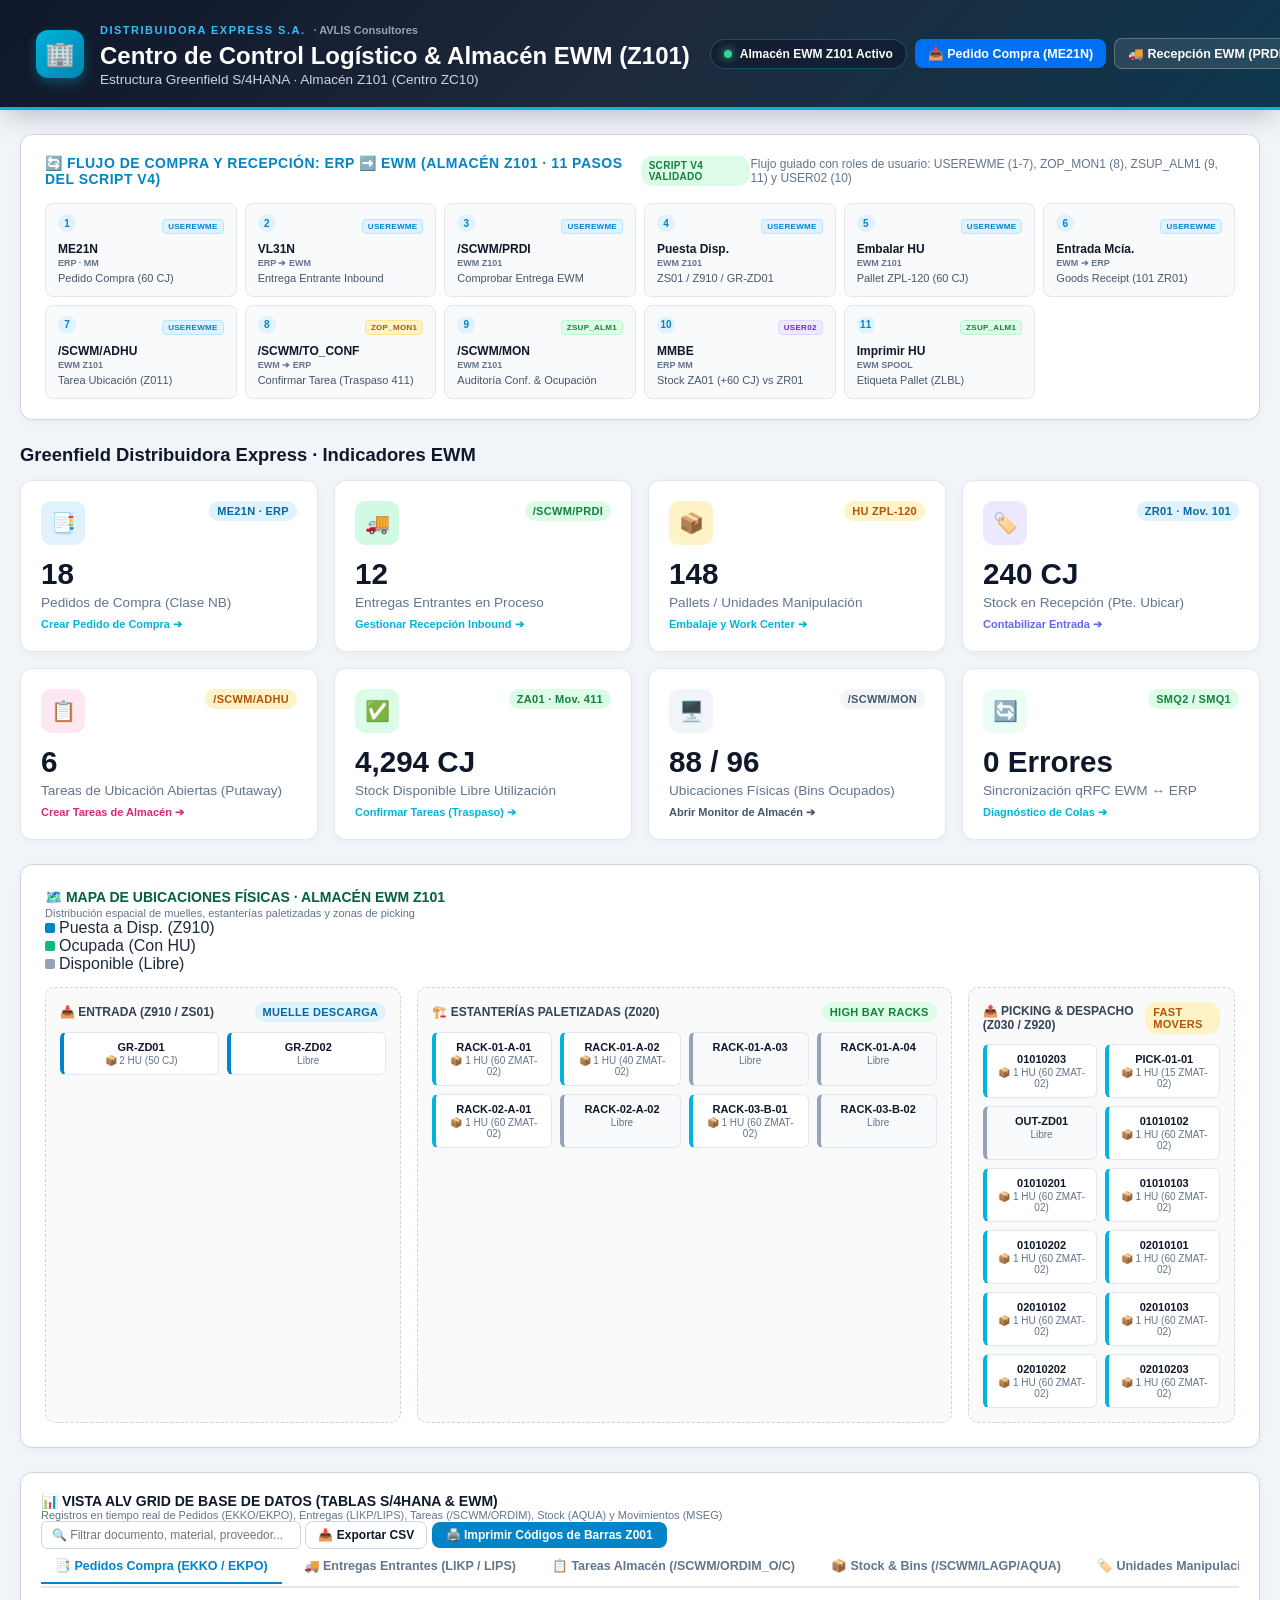
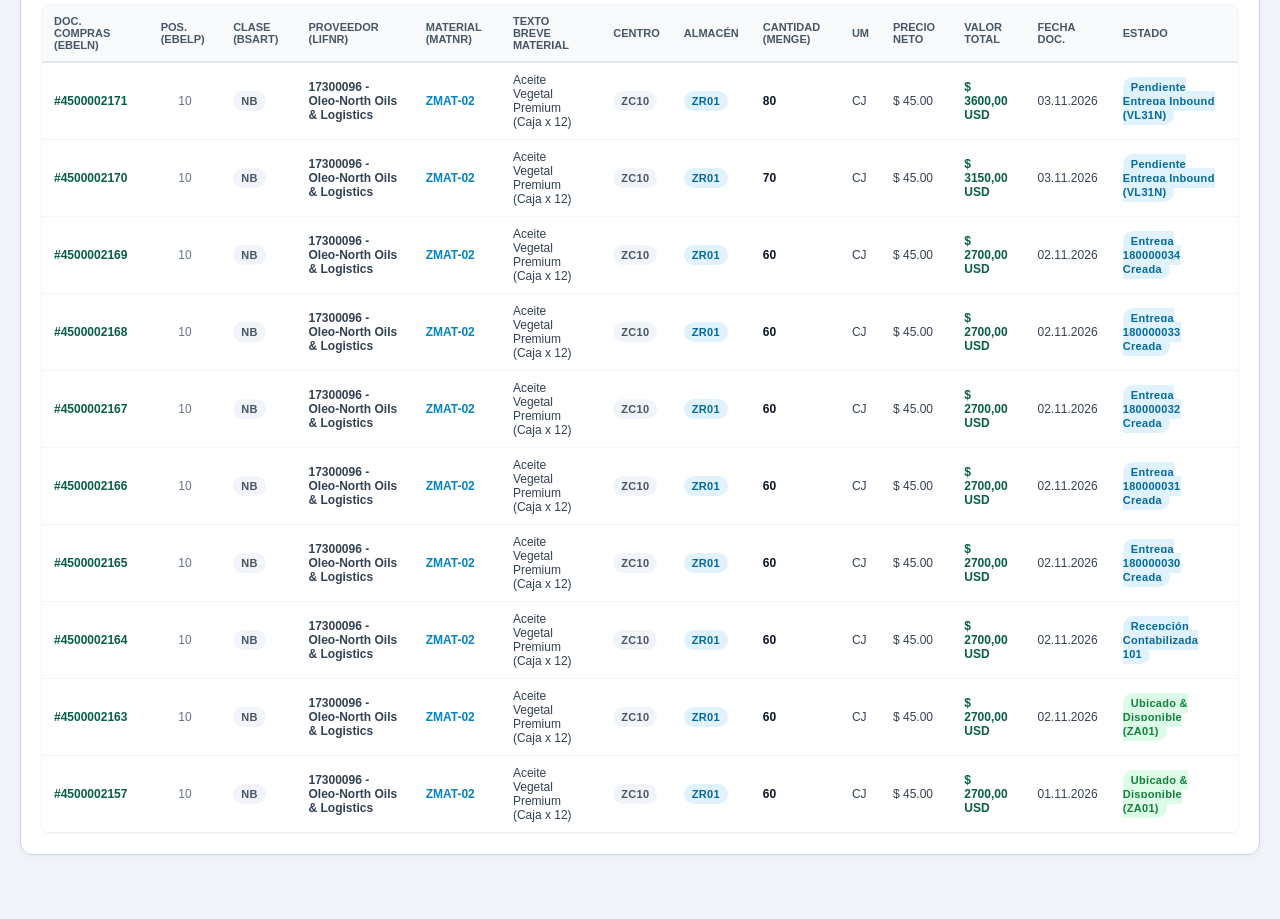
==== commit c60a7666: "refactor(ewm): eliminar hoja de trazabilidad del dashboard para mantener interfaz Fiori limpia" ====
--- a/kit_apps_EWM/zewm_dashboard/webapp/index.html
+++ b/kit_apps_EWM/zewm_dashboard/webapp/index.html
@@ -771,68 +771,6 @@
             </div>
         </div>
 
-        <!-- ================================================================
-             HOJA DE CONTROL Y TRAZABILIDAD (PÁGINA 2 DEL SCRIPT DE PRUEBA V4)
-             ================================================================ -->
-        <div class="test-script-tracker-card" style="background:linear-gradient(135deg, #0f172a 0%, #1e293b 100%); color:#ffffff; border-radius:12px; padding:16px 20px; margin-bottom:24px; border:1px solid #334155; box-shadow:0 4px 15px rgba(0,0,0,0.12);">
-            <div style="display:flex; justify-content:space-between; align-items:center; flex-wrap:wrap; gap:10px;">
-                <div style="display:flex; align-items:center; gap:12px;">
-                    <div style="width:38px; height:38px; border-radius:8px; background:rgba(0,180,219,0.2); border:1px solid #00b4db; display:flex; align-items:center; justify-content:center; font-size:18px;">📋</div>
-                    <div>
-                        <div style="font-size:13px; font-weight:800; color:#38bdf8; letter-spacing:0.5px;">HOJA DE NÚMEROS Y CONTROL DE TRAZABILIDAD · SCRIPT DE PRUEBA V4</div>
-                        <div style="font-size:11px; color:#94a3b8; margin-top:2px;">Almacén EWM: <strong style="color:#f8fafc;">Z101</strong> | Centro: <strong style="color:#f8fafc;">ZC10</strong> | Sociedad: <strong style="color:#f8fafc;">ZX01</strong> | Proveedor: <strong style="color:#f8fafc;">17300096</strong> | Material: <strong style="color:#f8fafc;">ZMAT-02</strong> (60 Cajas / 1 Pallet 745 kg)</div>
-                    </div>
-                </div>
-                <div style="display:flex; gap:8px;">
-                    <button class="btn btn-outline" type="button" style="font-size:11px; padding:6px 12px; border-color:#38bdf8; color:#38bdf8;" onclick="toggleTrackerDetails()">👁️ <span id="lbl-toggle-tracker">Ocultar/Ver Números</span></button>
-                    <button class="btn btn-primary" type="button" style="font-size:11px; padding:6px 12px; background:#0284c7; border-color:#0284c7;" onclick="copyTrackerReport()">📋 Copiar Registro para Informe</button>
-                </div>
-            </div>
-            
-            <div id="tracker-numbers-grid" style="display:grid; grid-template-columns:repeat(auto-fit, minmax(210px, 1fr)); gap:10px; margin-top:14px; padding-top:14px; border-top:1px solid rgba(255,255,255,0.1);">
-                <div class="tracker-item" style="background:rgba(255,255,255,0.05); border:1px solid rgba(255,255,255,0.1); border-radius:8px; padding:8px 12px;">
-                    <div style="font-size:10px; font-weight:800; color:#38bdf8; text-transform:uppercase;">1. Pedido de Compras (ME21N)</div>
-                    <div id="tr-po" style="font-size:15px; font-weight:800; color:#ffffff; margin-top:3px; font-family:monospace;">4500012895</div>
-                    <div style="font-size:10px; color:#94a3b8; margin-top:2px;">👤 USEREWME · Clase NB · 60 CJ</div>
-                </div>
-                <div class="tracker-item" style="background:rgba(255,255,255,0.05); border:1px solid rgba(255,255,255,0.1); border-radius:8px; padding:8px 12px;">
-                    <div style="font-size:10px; font-weight:800; color:#38bdf8; text-transform:uppercase;">2. Entrega ERP (VL31N)</div>
-                    <div id="tr-ibd" style="font-size:15px; font-weight:800; color:#ffffff; margin-top:3px; font-family:monospace;">180000042</div>
-                    <div style="font-size:10px; color:#94a3b8; margin-top:2px;">👤 USEREWME · Puesto 1710 · ZR01</div>
-                </div>
-                <div class="tracker-item" style="background:rgba(255,255,255,0.05); border:1px solid rgba(255,255,255,0.1); border-radius:8px; padding:8px 12px;">
-                    <div style="font-size:10px; font-weight:800; color:#38bdf8; text-transform:uppercase;">3. Entrega EWM (/SCWM/PRDI)</div>
-                    <div id="tr-ewm-del" style="font-size:15px; font-weight:800; color:#ffffff; margin-top:3px; font-family:monospace;">0080004521</div>
-                    <div style="font-size:10px; color:#94a3b8; margin-top:2px;">👤 USEREWME · Almacén Z101</div>
-                </div>
-                <div class="tracker-item" style="background:rgba(255,255,255,0.05); border:1px solid rgba(255,255,255,0.1); border-radius:8px; padding:8px 12px;">
-                    <div style="font-size:10px; font-weight:800; color:#38bdf8; text-transform:uppercase;">4. Handling Unit (HU SSCC)</div>
-                    <div id="tr-hu" style="font-size:15px; font-weight:800; color:#34d399; margin-top:3px; font-family:monospace;">1122004520</div>
-                    <div style="font-size:10px; color:#94a3b8; margin-top:2px;">👤 USEREWME · Pallet ZPL-120 · 745 KG</div>
-                </div>
-                <div class="tracker-item" style="background:rgba(255,255,255,0.05); border:1px solid rgba(255,255,255,0.1); border-radius:8px; padding:8px 12px;">
-                    <div style="font-size:10px; font-weight:800; color:#38bdf8; text-transform:uppercase;">5. Orden de Almacén (WO)</div>
-                    <div id="tr-wo" style="font-size:15px; font-weight:800; color:#ffffff; margin-top:3px; font-family:monospace;">20000184</div>
-                    <div style="font-size:10px; color:#94a3b8; margin-top:2px;">👤 USEREWME · Proceso Z011</div>
-                </div>
-                <div class="tracker-item" style="background:rgba(255,255,255,0.05); border:1px solid rgba(255,255,255,0.1); border-radius:8px; padding:8px 12px;">
-                    <div style="font-size:10px; font-weight:800; color:#38bdf8; text-transform:uppercase;">6. Tarea de Almacén (WT)</div>
-                    <div id="tr-wt" style="font-size:15px; font-weight:800; color:#fbbf24; margin-top:3px; font-family:monospace;">10000451</div>
-                    <div style="font-size:10px; color:#fbbf24; margin-top:2px;">👤 ZOP_MON1 · Confirmada ✓</div>
-                </div>
-                <div class="tracker-item" style="background:rgba(255,255,255,0.05); border:1px solid rgba(255,255,255,0.1); border-radius:8px; padding:8px 12px;">
-                    <div style="font-size:10px; font-weight:800; color:#38bdf8; text-transform:uppercase;">7. Ubicación Destino (Z001)</div>
-                    <div id="tr-dest" style="font-size:15px; font-weight:800; color:#38bdf8; margin-top:3px; font-family:monospace;">01010101</div>
-                    <div style="font-size:10px; color:#94a3b8; margin-top:2px;">Tipo Z001 · Sección Z01 · 1 Pallet</div>
-                </div>
-                <div class="tracker-item" style="background:rgba(255,255,255,0.05); border:1px solid rgba(255,255,255,0.1); border-radius:8px; padding:8px 12px;">
-                    <div style="font-size:10px; font-weight:800; color:#38bdf8; text-transform:uppercase;">8. Orden de Spool (Impresión)</div>
-                    <div id="tr-spool" style="font-size:15px; font-weight:800; color:#a78bfa; margin-top:3px; font-family:monospace;">SP01-002845</div>
-                    <div style="font-size:10px; color:#94a3b8; margin-top:2px;">👤 ZSUP_ALM1 · Dispositivo ZLBL</div>
-                </div>
-            </div>
-        </div>
-
         <!-- SECCIÓN 1: KPIS OPERATIVOS -->
         <div class="section-header">
             <span class="section-title">Greenfield Distribuidora Express · Indicadores EWM</span>
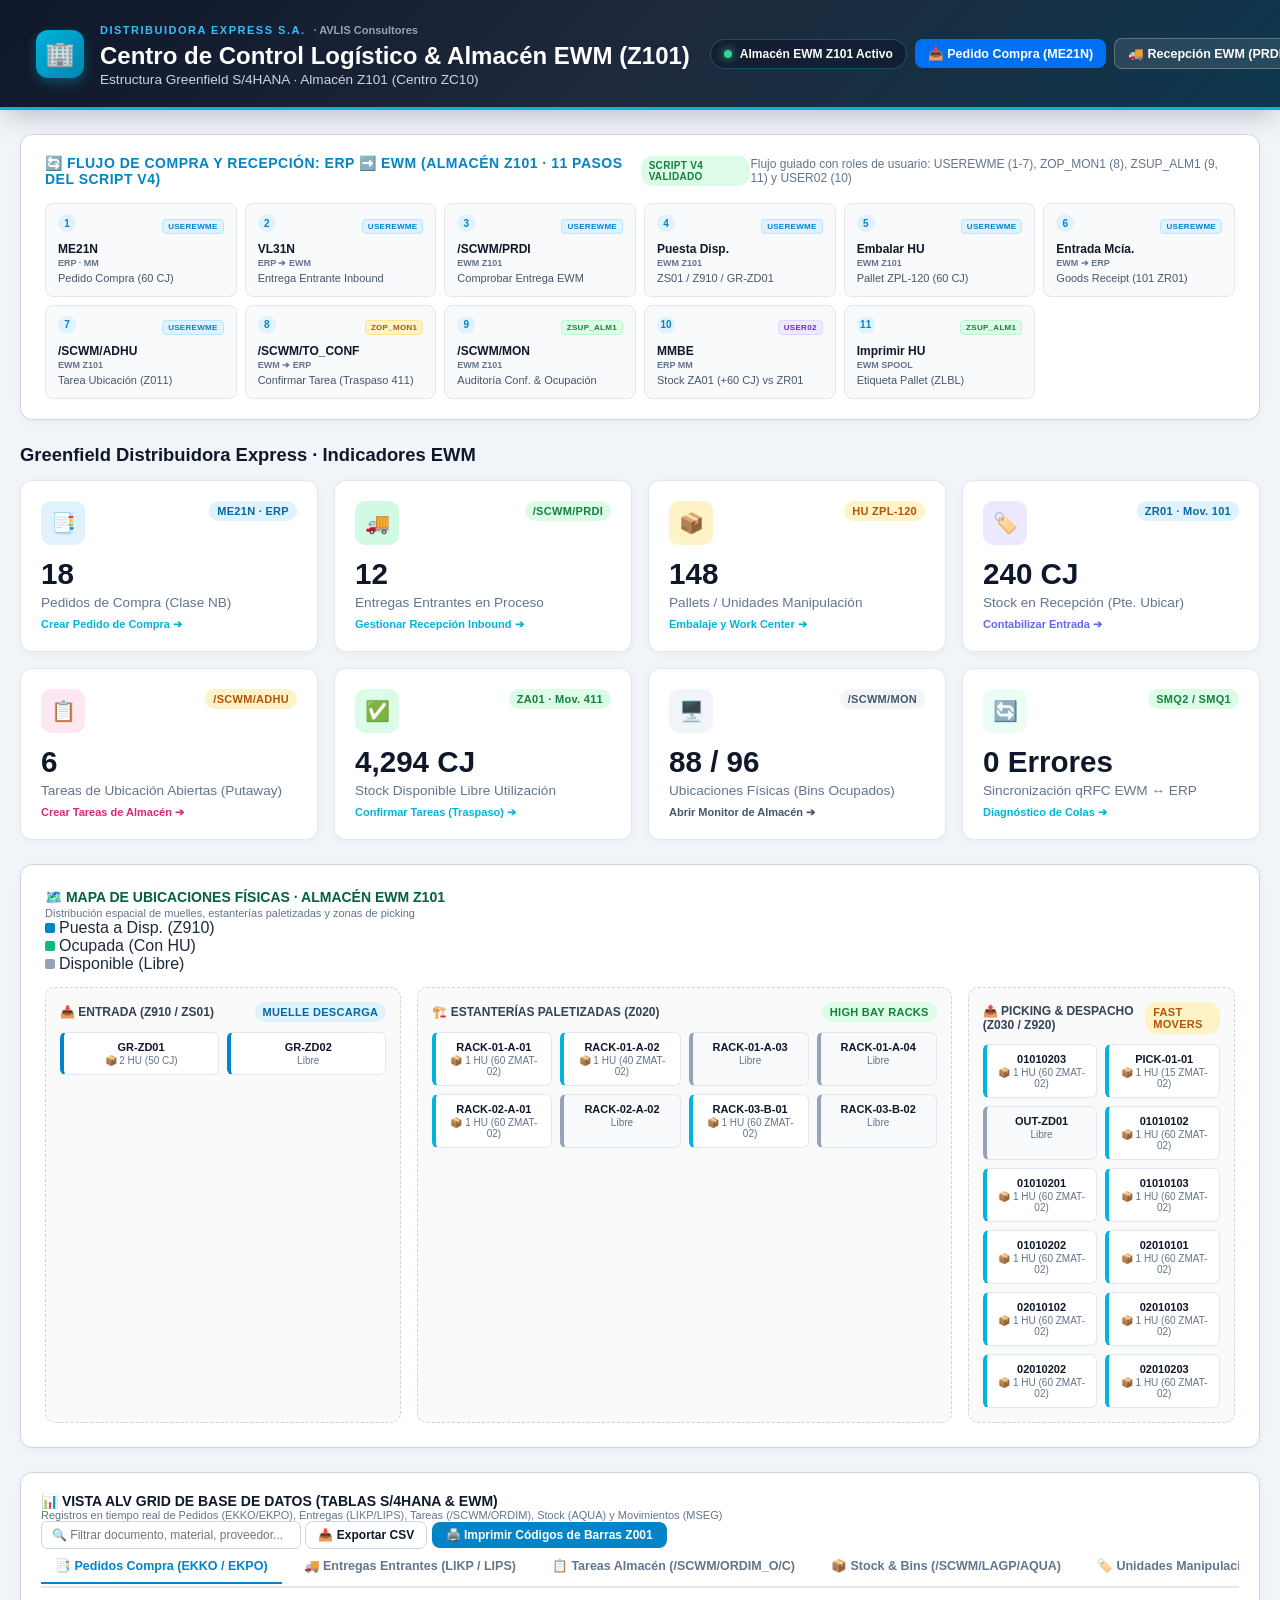
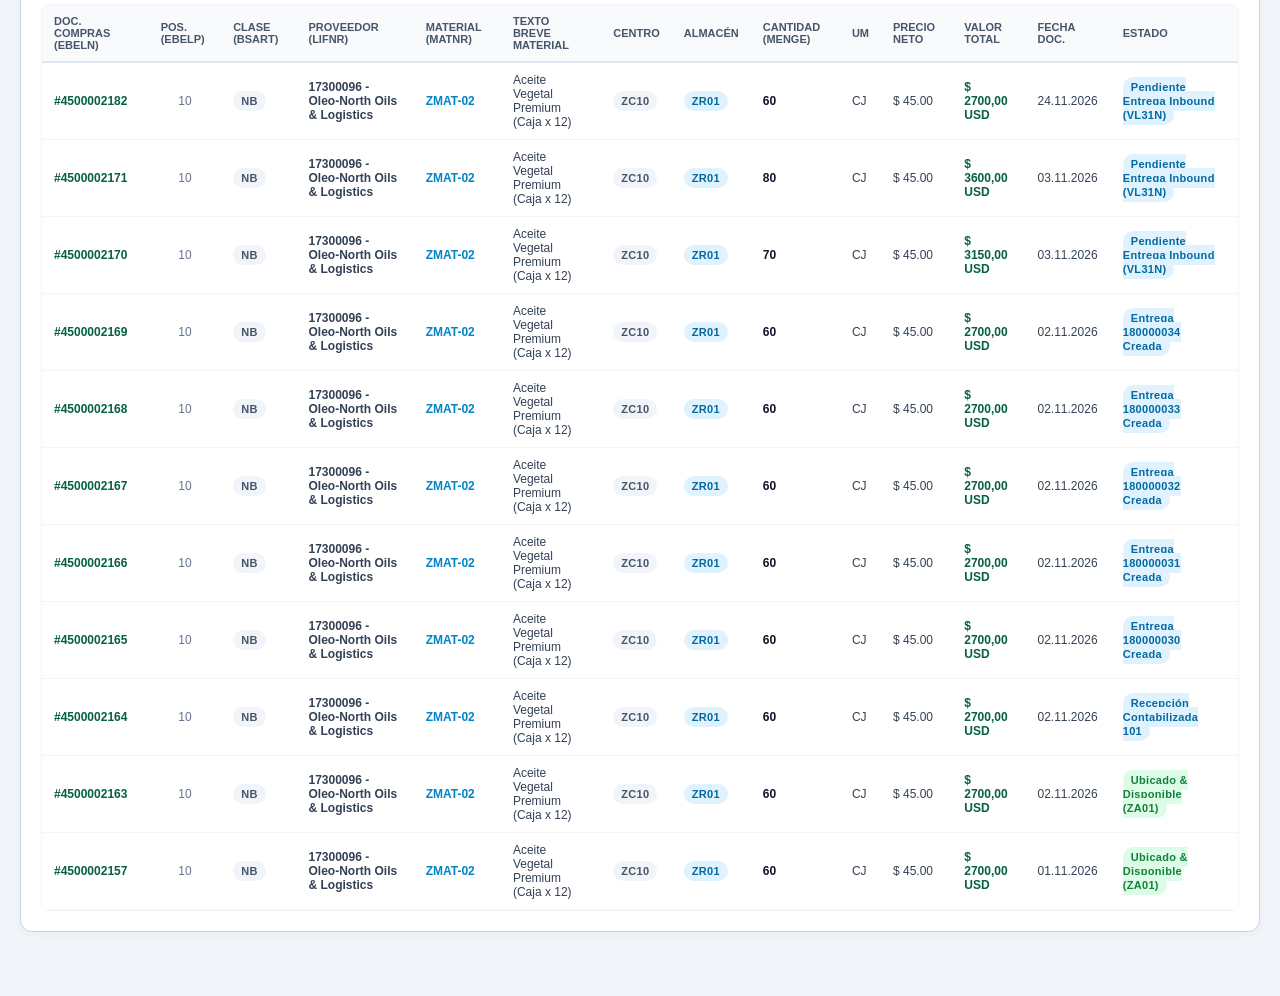
==== commit 64c3950d: "feat(pages): publicar portales SD y EWM de forma permanente en docs/ para GitHub Pages" ====
--- a/kit_apps_EWM/zewm_dashboard/webapp/index.html
+++ b/kit_apps_EWM/zewm_dashboard/webapp/index.html
@@ -1144,6 +1144,7 @@
                         <th>Entrega Entrante (VBELN)</th>
                         <th>Pos. (POSNR)</th>
                         <th>Pedido Ref. (VGBEL)</th>
+                        <th>Unidad Manipulación (HU)</th>
                         <th>Puesto Exp. (VSTEL)</th>
                         <th>Centro</th>
                         <th>Almacén</th>
@@ -1158,15 +1159,18 @@
                 `;
                 var list = data.likpLipsTable || [];
                 var filtered = list.filter(function(r) {
-                    return !query || (r.vbeln.includes(query) || r.vgbel.includes(query) || r.matnr.toLowerCase().includes(query) || r.arktx.toLowerCase().includes(query));
+                    var q = query.toLowerCase();
+                    return !query || (String(r.vbeln).includes(q) || String(r.vgbel).includes(q) || String(r.huident || '').includes(q) || String(r.matnr).toLowerCase().includes(q) || String(r.arktx).toLowerCase().includes(q));
                 });
                 var html = "";
                 filtered.forEach(function(r) {
+                    var huDisplay = r.huident ? `<span class="badge badge-info" style="font-weight:800; cursor:pointer;" onclick="switchMonTab('hu')" title="Ver detalle en pestaña HU">📦 #${r.huident}</span>` : '<span style="color:#94a3b8; font-size:11px;">Pte. Embalar (Paso 3-5)</span>';
                     html += `
                         <tr>
                             <td style="font-weight:700; color:#065f46;">🚚 #${r.vbeln}</td>
                             <td style="text-align:center;">${r.posnr}</td>
                             <td style="font-weight:700; color:#0284c7;">#${r.vgbel}</td>
+                            <td>${huDisplay}</td>
                             <td><span class="badge badge-neutral">${r.vstel}</span></td>
                             <td>${r.werks}</td>
                             <td><span class="badge badge-info">${r.lgort}</span></td>
@@ -1174,13 +1178,13 @@
                             <td>${r.arktx}</td>
                             <td style="font-weight:800; color:#0f172a;">${r.lfimg}</td>
                             <td>${r.meins}</td>
-                            <td><span class="badge badge-info" style="font-size:10px;">${r.stagArea}</span></td>
-                            <td>${r.wadat}</td>
+                            <td><span class="badge badge-info" style="font-size:10px;">${r.stagArea || r.staging || 'GR-ZD01'}</span></td>
+                            <td>${r.wadat || r.erdat || ''}</td>
                             <td><span class="badge badge-success">${r.status}</span></td>
                         </tr>
                     `;
                 });
-                tbody.innerHTML = html || "<tr><td colspan='13' style='text-align:center; padding:20px;'>Sin registros en tablas LIKP / LIPS.</td></tr>";
+                tbody.innerHTML = html || "<tr><td colspan='14' style='text-align:center; padding:20px;'>Sin registros en tablas LIKP / LIPS.</td></tr>";
 
             // 3. TABLA /SCWM/ORDIM_O & ORDIM_C (TAREAS DE ALMACÉN WT)
             } else if (currentActiveTab === "wt") {
@@ -1266,7 +1270,66 @@
                 });
                 tbody.innerHTML = html || "<tr><td colspan='11' style='text-align:center; padding:20px;'>Sin registros en tablas /SCWM/LAGP & AQUA.</td></tr>";
 
-            // 5. TABLA MKPF / MSEG (DOCUMENTOS DE MATERIAL ERP - 101 Y 411)
+            // 5. TABLA HANDLING UNITS (/SCWM/HUHDR & /SCWM/HUREF)
+            } else if (currentActiveTab === "hu") {
+                thead.innerHTML = `
+                    <tr>
+                        <th>Handling Unit (HUIDENT)</th>
+                        <th>Material Embalaje</th>
+                        <th>Tipo UM</th>
+                        <th>Material (MATNR)</th>
+                        <th>Texto Breve Material</th>
+                        <th>Cantidad</th>
+                        <th>UM</th>
+                        <th>Peso Bruto</th>
+                        <th>Ubicación Actual (LGPLA)</th>
+                        <th>Tipo Almacén</th>
+                        <th>Pedido Ref. (EBELN)</th>
+                        <th>Entrega Ref. (VBELN)</th>
+                        <th>Estado Logístico</th>
+                        <th>Acción Spool</th>
+                    </tr>
+                `;
+                var list = data.handlingUnits || [];
+                var filtered = list.filter(function(r) {
+                    var q = query.toLowerCase();
+                    var hu = String(r.huId || '').toLowerCase();
+                    var mat = String(r.mat || '').toLowerCase();
+                    var bin = String(r.bin || '').toLowerCase();
+                    var po = String(r.poRef || '').toLowerCase();
+                    var ibd = String(r.ibdRef || '').toLowerCase();
+                    return !query || (hu.includes(q) || mat.includes(q) || bin.includes(q) || po.includes(q) || ibd.includes(q));
+                });
+                var html = "";
+                filtered.forEach(function(r) {
+                    var isAvailable = (r.status || '').includes("Disponible") || (r.status || '').includes("Rack");
+                    var statusColor = isAvailable ? "badge badge-success" : ((r.status || '').includes("Muelle") ? "badge badge-warning" : "badge badge-info");
+                    var poDisplay = r.poRef ? "#" + r.poRef : "—";
+                    var ibdDisplay = r.ibdRef ? "#" + r.ibdRef : "—";
+                    html += `
+                        <tr>
+                            <td style="font-weight:800; color:#0284c7;">📦 #${r.huId}</td>
+                            <td><span class="badge badge-neutral">${r.packMat || 'ZPL-120'}</span></td>
+                            <td style="text-align:center;">${r.huType || 'ZPL1'}</td>
+                            <td style="font-weight:700; color:#0f172a;">${r.mat}</td>
+                            <td>${r.matDesc}</td>
+                            <td style="font-weight:800; color:#065f46;">${r.qty}</td>
+                            <td>${r.uom}</td>
+                            <td style="font-weight:700;">${r.weight || '745 KG'}</td>
+                            <td style="font-weight:700; color:#065f46;">📍 ${r.bin || 'GR-ZD01'}</td>
+                            <td><span class="badge badge-neutral">${r.storageType || 'Z910'}</span></td>
+                            <td style="font-weight:700; color:#0284c7;">${poDisplay}</td>
+                            <td style="font-weight:700; color:#059669;">${ibdDisplay}</td>
+                            <td><span class="${statusColor}">${r.status}</span></td>
+                            <td style="text-align:center;">
+                                <button class="btn btn-primary" type="button" style="background:#0284c7; border-color:#0284c7; padding:4px 10px; font-size:11px; font-weight:800;" onclick="openHuBarcodeModal('${r.huId}')">🖨️ Imprimir</button>
+                            </td>
+                        </tr>
+                    `;
+                });
+                tbody.innerHTML = html || "<tr><td colspan='14' style='text-align:center; padding:20px;'>Sin registros de Unidades de Manipulación (HU).</td></tr>";
+
+            // 6. TABLA MKPF / MSEG (DOCUMENTOS DE MATERIAL ERP - 101 Y 411)
             } else if (currentActiveTab === "mseg") {
                 thead.innerHTML = `
                     <tr>
@@ -1395,6 +1458,24 @@
         // ================================================================
         // MODALES DE APLICACIONES (ME21N, VL31N, PRDI, ADHU, TO_CONF)
         // ================================================================
+        window.generateNextS4HanaHu = function() {
+            var prefix = "777123400000000";
+            var maxSeq = 175;
+            if (window.ewmMasterData && window.ewmMasterData.handlingUnits && window.ewmMasterData.handlingUnits.length > 0) {
+                window.ewmMasterData.handlingUnits.forEach(function(h) {
+                    var id = String(h.huId || h.huident || "");
+                    if (id.startsWith(prefix)) {
+                        var seqPart = parseInt(id.slice(prefix.length), 10);
+                        if (!isNaN(seqPart) && seqPart > maxSeq) {
+                            maxSeq = seqPart;
+                        }
+                    }
+                });
+            }
+            var nextSeq = maxSeq + 7;
+            return prefix + String(nextSeq).padStart(3, "0");
+        };
+
         var ewmAppsConfig = {
             me21n: {
                 badge: "SAP S/4HANA ERP · COMPRAS (MM-PUR) · USUARIO USEREWME",
@@ -1497,6 +1578,16 @@
                     var delDate = document.getElementById("inp-po-delivery-date").value || new Date().toISOString().split('T')[0];
 
                     var payload = {
+                        orderType: poType,
+                        supplier: vendorCode,
+                        purchOrg: porg,
+                        purchGrp: pgroup,
+                        compCode: "ZX01",
+                        material: matCode,
+                        quantity: poQty,
+                        plant: plant,
+                        sloc: sloc,
+                        netPrice: netPrice,
                         PurchaseOrderType: poType,
                         Supplier: vendorCode,
                         PurchasingOrganization: porg,
@@ -1504,33 +1595,37 @@
                         CompanyCode: "ZX01",
                         Material: matCode,
                         OrderQuantity: poQty,
-                        PurchaseOrderQuantityUnit: "CJ",
                         Plant: plant,
                         StorageLocation: sloc,
                         NetPriceAmount: netPrice,
-                        DocumentCurrency: "USD",
                         ScheduleLineDeliveryDate: delDate
                     };
 
                     var poNumber = Math.floor(4500012890 + Math.random() * 20);
                     var isRealSap = false;
+                    var sapRecord = null;
+                    var bridgeErrorMsg = "";
 
                     try {
-                        var bridgeUrl = (window.location.protocol === "https:" ? "" : "http://localhost:8086") + "/api/create_purchase_order";
+                        var bridgeUrl = (window.location.origin && window.location.origin.indexOf("localhost:8086") !== -1)
+                            ? "/api/create-po"
+                            : "http://localhost:8086/api/create-po";
                         var response = await fetch(bridgeUrl, {
                             method: "POST",
                             headers: { "Content-Type": "application/json" },
                             body: JSON.stringify(payload)
                         });
-                        if (response.ok) {
-                            var resData = await response.json();
-                            if (resData && resData.PurchaseOrder) {
-                                poNumber = resData.PurchaseOrder;
-                                isRealSap = true;
-                            }
+                        var resData = await response.json();
+                        if (response.ok && resData && (resData.poNumber || resData.PurchaseOrder)) {
+                            poNumber = resData.poNumber || resData.PurchaseOrder;
+                            isRealSap = true;
+                            sapRecord = resData.record || null;
+                        } else if (resData && resData.error) {
+                            bridgeErrorMsg = resData.error;
                         }
                     } catch (netErr) {
-                        console.warn("SAP Bridge no disponible o llamada offline:", netErr);
+                        console.warn("SAP EWM Bridge no disponible o llamada offline:", netErr);
+                        bridgeErrorMsg = "Puente local http://localhost:8086 no accesible";
                     }
 
                     window.currentPoNumber = String(poNumber);
@@ -1539,40 +1634,50 @@
                     }
 
                     var dateStr = new Date().toLocaleDateString("es-ES");
-                    var newPo = {
+                    var totalVal = Number((poQty * netPrice).toFixed(2));
+                    var newPo = sapRecord || {
                         ebeln: String(poNumber),
                         ebelp: "10",
+                        bsart: poType,
                         lifnr: vendorCode,
                         vendorName: rawVendor.includes(" - ") ? rawVendor.split(" - ")[1] : "Oleo-North Oils & Logistics LLC",
                         matnr: matCode,
                         txz01: rawMat.includes(" - ") ? rawMat.split(" - ")[1] : "Aceite Vegetal Premium (Caja x 12)",
                         menge: poQty,
                         meins: "CJ",
-                        netpr: netPrice.toFixed(2),
+                        netpr: netPrice,
+                        netwr: totalVal,
                         waers: "USD",
                         werks: plant,
                         lgort: sloc,
                         aedat: dateStr,
-                        status: "Pendiente Entrega Inbound (VL31N)"
+                        status: isRealSap ? "Grabado en SAP S/4HANA (Pte. VL31N)" : "Simulación Local (Pte. Puente 8086)"
                     };
 
                     if (!window.ewmMasterData) window.ewmMasterData = {};
                     if (!window.ewmMasterData.ekkoEkpoTable) window.ewmMasterData.ekkoEkpoTable = [];
-                    window.ewmMasterData.ekkoEkpoTable.unshift(newPo);
+                    var dupIdx = window.ewmMasterData.ekkoEkpoTable.findIndex(function(x) { return String(x.ebeln) === String(poNumber); });
+                    if (dupIdx >= 0) {
+                        window.ewmMasterData.ekkoEkpoTable[dupIdx] = newPo;
+                    } else {
+                        window.ewmMasterData.ekkoEkpoTable.unshift(newPo);
+                    }
 
                     var valPo = document.getElementById("val-po");
                     if (valPo) {
-                        var currentCount = parseInt(valPo.innerText, 10) || 18;
-                        valPo.innerText = currentCount + 1;
+                        valPo.innerText = window.ewmMasterData.ekkoEkpoTable.length;
                     }
 
                     if (typeof switchMonTab === "function") switchMonTab("po");
                     if (typeof renderMonTable === "function") renderMonTable();
 
                     if (isRealSap) {
-                        return "✅ ¡Pedido de Compra #" + poNumber + " Creado Exitosamente!\nGrabado FÍSICAMENTE en SAP S/4HANA (Mandante 100 · Tablas EKKO / EKPO).\nClase " + poType + " | " + matCode + " (" + poQty + " Cajas) | Centro " + plant + " | Almacén " + sloc + ".\n¡Número actualizado en la Hoja de Control!";
+                        return `✅ ¡Pedido de Compra #${poNumber} Creado Exitosamente!
+Grabado FÍSICAMENTE en SAP S/4HANA (Mandante 100 · Tablas EKKO / EKPO).
+Clase ${poType} | ${matCode} (${poQty} Cajas · $${totalVal.toFixed(2)} USD) | Centro ${plant} | Almacén ${sloc}.`;
                     } else {
-                        return "✅ ¡Pedido de Compra #" + poNumber + " Creado y Registrado!\nAgregado al Monitor EWM (EKKO/EKPO) y Hoja de Control.\nClase " + poType + " | " + matCode + " (" + poQty + " Cajas) | Centro " + plant + " | Almacén " + sloc + ".";
+                        return `⚠️ Pedido #${poNumber} registrado en MODO SIMULACIÓN LOCAL (${bridgeErrorMsg || 'offline'}).
+Para grabar en SAP GUI, asegúrate de tener activo ewm_bridge_server.py (puerto 8086) y permitir acceso a red local.`;
                     }
                 }
             },
@@ -1614,7 +1719,7 @@
                     `;
                 },
                 onSave: function() {
-                    var poRef = (document.getElementById("inp-ibd-po").value || "4500012895").trim();
+                    var poRef = (document.getElementById("inp-ibd-po").value || window.currentPoNumber || "4500012895").trim();
                     var ibdNum = Math.floor(180000040 + Math.random() * 20);
                     var dateStr = new Date().toLocaleDateString("es-ES");
 
@@ -1627,6 +1732,7 @@
                         vbeln: String(ibdNum),
                         posnr: "10",
                         vgbel: poRef,
+                        huident: window.currentHuNumber || "",
                         vstel: "1710",
                         werks: "ZC10",
                         lgort: "ZR01",
@@ -1634,22 +1740,31 @@
                         arktx: "Aceite Vegetal Premium (Caja x 12)",
                         lfimg: 60,
                         meins: "CJ",
+                        stagArea: "Z910/ZS01/GR-ZD01",
                         staging: "GR-ZD01",
+                        wadat: dateStr,
                         erdat: dateStr,
-                        status: "Distribuida a EWM Z101"
+                        status: "Distribuida a EWM Z101 (Pte. Embalar)"
                     };
 
                     if (!window.ewmMasterData) window.ewmMasterData = {};
                     if (!window.ewmMasterData.likpLipsTable) window.ewmMasterData.likpLipsTable = [];
                     window.ewmMasterData.likpLipsTable.unshift(newIbd);
 
+                    // Actualizar estado en la tabla de pedidos EKKO
+                    if (window.ewmMasterData.ekkoEkpoTable && window.ewmMasterData.ekkoEkpoTable.length > 0) {
+                        var poMatch = window.ewmMasterData.ekkoEkpoTable.find(p => p.ebeln === poRef);
+                        if (poMatch) poMatch.status = "Entrega Entrante #" + ibdNum + " Creada";
+                    }
+
                     var valIbd = document.getElementById("val-ibd");
                     if (valIbd) valIbd.innerText = (parseInt(valIbd.innerText, 10) + 1);
 
                     if (typeof switchMonTab === "function") switchMonTab("inbound");
                     if (typeof renderMonTable === "function") renderMonTable();
 
-                    return "🚚 ¡Entrega Entrante #" + ibdNum + " Creada y Distribuida a EWM!\nReferencia Pedido " + poRef + " transmitida automáticamente al Almacén EWM Z101 vía cola qRFC.\nRegistrado en la Hoja de Control.";
+                    return `🚚 ¡Entrega Entrante #${ibdNum} Creada y Distribuida a EWM!
+Referencia Pedido #${poRef} transmitida automáticamente al Almacén EWM Z101 vía cola qRFC.`;
                 }
             },
 
@@ -1659,6 +1774,8 @@
                 btnAction: "📦 Verificar Entrega EWM y Asignar Puesta a Disposición",
                 renderHtml: function() {
                     var refIbd = window.currentIbdNumber || (window.trackingSheetData ? window.trackingSheetData.ibd : "180000042");
+                    var preHu = (window.currentHuNumber && window.currentHuNumber.startsWith("777123400000000")) ? window.currentHuNumber : window.generateNextS4HanaHu();
+                    window.currentHuNumber = preHu;
                     return `
                         <div class="modal-user-banner" style="background:#e0f2fe; color:#0369a1; border:1px solid #bae6fd;">
                             <span>👤 <strong>Usuario del Script: USEREWME (Inglés)</strong> · EWM Inbound Delivery</span>
@@ -1693,39 +1810,77 @@
                                 <input id="inp-prdi-qty" type="number" class="form-input" placeholder="Ej: 60" value="60" />
                             </div>
                         </div>
+                        <div class="form-group">
+                            <label class="form-label">N° de Handling Unit (HU SSCC Asignada)</label>
+                            <input id="inp-prdi-hu" class="form-input" value="${preHu}" style="font-weight:700; color:#0284c7;" />
+                        </div>
                     `;
                 },
                 onSave: function() {
-                    var huNum = "112200" + Math.floor(4520 + Math.random() * 30);
+                    var huInput = (document.getElementById("inp-prdi-hu") ? document.getElementById("inp-prdi-hu").value : "").trim();
+                    var huNum = huInput || window.currentHuNumber || window.generateNextS4HanaHu();
+                    window.currentHuNumber = String(huNum);
+
                     var stage = (document.getElementById("inp-prdi-stage").value || "GR-ZD01").split(" - ")[0].trim();
                     var ewmDelNum = "008000" + Math.floor(4520 + Math.random() * 30);
+                    window.currentEwmDelivery = ewmDelNum;
 
                     if (typeof updateTrackerNumber === "function") {
                         updateTrackerNumber("ewmDel", ewmDelNum);
                         updateTrackerNumber("hu", String(huNum));
                     }
 
-                    window.ewmMasterData.handlingUnits.unshift({
+                    var dateStr = new Date().toLocaleDateString("es-ES");
+                    var timeStr = new Date().toLocaleTimeString("es-ES");
+
+                    var huObj = {
                         huId: String(huNum),
+                        shortHu: String(huNum).slice(-9),
                         packMat: "ZPL-120",
+                        huType: "ZPL1",
                         mat: "ZMAT-02",
                         matDesc: "Aceite Vegetal Premium (Caja x 12)",
                         qty: 60,
                         uom: "CJ",
                         weight: "745 KG",
                         bin: stage,
-                        status: "En Muelle (Pte. Ubicar)",
-                        poRef: window.currentPoNumber || "4500012895",
+                        storageType: "Z910",
+                        section: "ZS01",
+                        binType: "ZPAL",
+                        status: "En Muelle Recepción (Pte. Ubicar)",
+                        user: "USEREWME",
+                        createdOn: dateStr,
+                        createdAt: timeStr,
+                        poRef: window.currentPoNumber || "4500012891",
                         ibdRef: window.currentIbdNumber || "180000042"
-                    });
+                    };
+
+                    if (!window.ewmMasterData) window.ewmMasterData = {};
+                    if (!window.ewmMasterData.handlingUnits) window.ewmMasterData.handlingUnits = [];
+
+                    var existingIdx = window.ewmMasterData.handlingUnits.findIndex(h => h.huId === String(huNum));
+                    if (existingIdx >= 0) {
+                        window.ewmMasterData.handlingUnits[existingIdx] = huObj;
+                    } else {
+                        window.ewmMasterData.handlingUnits.unshift(huObj);
+                    }
+
+                    // Actualizar entrega entrante con la HU vinculada
+                    if (window.ewmMasterData.likpLipsTable && window.ewmMasterData.likpLipsTable.length > 0) {
+                        window.ewmMasterData.likpLipsTable[0].huident = String(huNum);
+                        window.ewmMasterData.likpLipsTable[0].status = "Embalada en HU #" + huNum;
+                    }
 
                     var valHu = document.getElementById("val-hu");
                     if (valHu) valHu.innerText = (parseInt(valHu.innerText, 10) + 1);
 
                     renderWarehouseMap();
-                    renderMonTable();
-
-                    return "📦 ¡Entrega EWM #" + ewmDelNum + " Validada y HU #" + huNum + " Generada!\nPallet ZPL-120 (60 CJ · 745 KG) asignado al muelle " + stage + ".\nNúmeros actualizados en la Hoja de Control.";
+                    if (typeof switchMonTab === "function") switchMonTab("hu");
+                    if (typeof renderMonTable === "function") renderMonTable();
+
+                    return `📦 ¡Entrega EWM #${ewmDelNum} Validada y HU #${huNum} Generada!
+Pallet ZPL-120 (60 CJ · 745 KG) asignado al muelle ${stage}.
+Vinculado al Pedido #${window.currentPoNumber || '4500012891'} y Entrega #${window.currentIbdNumber || '180000042'}.`;
                 }
             },
 
@@ -1754,6 +1909,11 @@
                 },
                 onSave: function() {
                     var bin = (document.getElementById("inp-stage-bin").value || "GR-ZD01").split(" - ")[0].trim();
+                    if (window.ewmMasterData && window.ewmMasterData.handlingUnits && window.ewmMasterData.handlingUnits.length > 0) {
+                        window.ewmMasterData.handlingUnits[0].bin = bin;
+                    }
+                    if (typeof switchMonTab === "function") switchMonTab("hu");
+                    if (typeof renderMonTable === "function") renderMonTable();
                     return "📍 Muelle de Descarga '" + bin + "' fijado correctamente en EWM Z101 para la Entrega Entrante.";
                 }
             },
@@ -1763,12 +1923,17 @@
                 title: "Puesto de Embalaje de Entrada (/SCWM/PACK · Paso 5)",
                 btnAction: "📦 Cerrar y Pesar Pallet HU (745 KG)",
                 renderHtml: function() {
+                    var huVal = (window.currentHuNumber && window.currentHuNumber.startsWith("777123400000000")) ? window.currentHuNumber : (window.trackingSheetData && window.trackingSheetData.hu && window.trackingSheetData.hu.startsWith("777123400000000") ? window.trackingSheetData.hu : window.generateNextS4HanaHu());
                     return `
                         <div class="modal-user-banner" style="background:#e0f2fe; color:#0369a1; border:1px solid #bae6fd;">
                             <span>👤 <strong>Usuario del Script: USEREWME (Inglés)</strong> · Packing Work Center</span>
                             <span style="font-size:10px; background:#ffffff; padding:2px 8px; border-radius:4px; font-weight:800; border:1px solid #bae6fd;">PASO 5 DE 11</span>
                         </div>
                         <div class="form-row">
+                            <div class="form-group">
+                                <label class="form-label">Handling Unit (HU SSCC)</label>
+                                <input id="inp-pack-hu" class="form-input" value="${huVal}" readonly style="background:#f8fafc; font-weight:700; color:#0284c7;" />
+                            </div>
                             <div class="form-group">
                                 <label class="form-label"><span>Material de Embalaje Homologado</span><span style="color:#0284c7; cursor:pointer;" onclick="openF4('packMats', 'inp-pack-mat')">🔍 F4</span></label>
                                 <div class="form-input-container">
@@ -1776,10 +1941,6 @@
                                     <button class="btn-f4" type="button" onclick="openF4('packMats', 'inp-pack-mat')">🔍</button>
                                 </div>
                             </div>
-                            <div class="form-group">
-                                <label class="form-label">Tipo de Unidad de Manipulación</label>
-                                <input class="form-input" value="ZPL1 - Pallet Europeo Madera Estándar" readonly style="background:#f8fafc;" />
-                            </div>
                         </div>
                         <div class="form-row">
                             <div class="form-group">
@@ -1788,17 +1949,63 @@
                             </div>
                             <div class="form-group">
                                 <label class="form-label">Peso Bruto Calculado (Material + Pallet)</label>
-                                <input class="form-input" value="745 KG (Neto 720 KG + Tara 25 KG)" readonly style="background:#f8fafc;" />
+                                <input class="form-input" value="745 KG (Neto 720 KG + Tara 25 KG)" readonly style="background:#f8fafc; font-weight:700;" />
                             </div>
                         </div>
                     `;
                 },
                 onSave: function() {
-                    var huNum = "112200" + Math.floor(4520 + Math.random() * 30);
+                    var huNum = (document.getElementById("inp-pack-hu") ? document.getElementById("inp-pack-hu").value : "").trim() || window.currentHuNumber || window.generateNextS4HanaHu();
+                    window.currentHuNumber = String(huNum);
+
                     if (typeof updateTrackerNumber === "function") {
                         updateTrackerNumber("hu", huNum);
                     }
-                    return "📦 ¡Handling Unit #" + huNum + " Embalada y Cerrada!\nPallet ZPL-120 con 60 cajas de ZMAT-02 (745 KG bruto) listo en muelle GR-ZD01.";
+
+                    if (!window.ewmMasterData) window.ewmMasterData = {};
+                    if (!window.ewmMasterData.handlingUnits) window.ewmMasterData.handlingUnits = [];
+
+                    var existingIdx = window.ewmMasterData.handlingUnits.findIndex(h => h.huId === String(huNum));
+                    if (existingIdx >= 0) {
+                        window.ewmMasterData.handlingUnits[existingIdx].weight = "745 KG";
+                        window.ewmMasterData.handlingUnits[existingIdx].status = "Pallet Embalado y Cerrado (745 KG)";
+                        window.ewmMasterData.handlingUnits[existingIdx].packMat = "ZPL-120";
+                    } else {
+                        window.ewmMasterData.handlingUnits.unshift({
+                            huId: String(huNum),
+                            shortHu: String(huNum).slice(-9),
+                            packMat: "ZPL-120",
+                            huType: "ZPL1",
+                            mat: "ZMAT-02",
+                            matDesc: "Aceite Vegetal Premium (Caja x 12)",
+                            qty: 60,
+                            uom: "CJ",
+                            weight: "745 KG",
+                            bin: "GR-ZD01",
+                            storageType: "Z910",
+                            section: "ZS01",
+                            binType: "ZPAL",
+                            status: "Pallet Embalado y Cerrado (745 KG)",
+                            user: "USEREWME",
+                            createdOn: new Date().toLocaleDateString("es-ES"),
+                            createdAt: new Date().toLocaleTimeString("es-ES"),
+                            poRef: window.currentPoNumber || "4500012891",
+                            ibdRef: window.currentIbdNumber || "180000042"
+                        });
+                    }
+
+                    // Actualizar entrega entrante con la HU
+                    if (window.ewmMasterData.likpLipsTable && window.ewmMasterData.likpLipsTable.length > 0) {
+                        window.ewmMasterData.likpLipsTable[0].huident = String(huNum);
+                        window.ewmMasterData.likpLipsTable[0].status = "Embalada en HU #" + huNum;
+                    }
+
+                    if (typeof switchMonTab === "function") switchMonTab("hu");
+                    if (typeof renderMonTable === "function") renderMonTable();
+
+                    return `📦 ¡Handling Unit #${huNum} Embalada y Cerrada!
+Pallet ZPL-120 con 60 cajas de ZMAT-02 (745 KG bruto) listo en muelle GR-ZD01.
+Vinculado al Pedido #${window.currentPoNumber || '4500012891'} y Entrega #${window.currentIbdNumber || '180000042'}.`;
                 }
             },
 
@@ -1829,10 +2036,45 @@
                     `;
                 },
                 onSave: function() {
+                    var mblnr101 = "500000" + Math.floor(1890 + Math.random() * 20);
+                    var dateStr = new Date().toLocaleDateString("es-ES");
+
+                    if (!window.ewmMasterData) window.ewmMasterData = {};
+                    if (!window.ewmMasterData.msegTable) window.ewmMasterData.msegTable = [];
+
+                    window.ewmMasterData.msegTable.unshift({
+                        mblnr: mblnr101,
+                        mjahr: "2026",
+                        zeile: "1",
+                        bwart: "101",
+                        bwartDesc: "Entrada Mercancías Pedido (EWM Inbound)",
+                        matnr: "ZMAT-02",
+                        werks: "ZC10",
+                        lgort: "ZR01",
+                        umlgo: "-",
+                        menge: 60,
+                        meins: "CJ",
+                        ebeln: window.currentPoNumber || "4500012891",
+                        budat: dateStr,
+                        usnam: "USEREWME"
+                    });
+
+                    if (window.ewmMasterData.handlingUnits && window.ewmMasterData.handlingUnits.length > 0) {
+                        window.ewmMasterData.handlingUnits[0].status = "Recibida en Almacén ZR01 (GR 101)";
+                    }
+                    if (window.ewmMasterData.likpLipsTable && window.ewmMasterData.likpLipsTable.length > 0) {
+                        window.ewmMasterData.likpLipsTable[0].status = "Entrada 101 Contabilizada";
+                    }
+
                     var valZr01 = document.getElementById("val-zr01");
                     if (valZr01) valZr01.innerText = "250 CJ";
-                    showToast("🏷️ Movimiento 101 contabilizado en ERP: 60 cajas recibidas en ZR01");
-                    return "🏷️ ¡Entrada de Mercancías (GR) Contabilizada con Éxito!\nMovimiento 101 generado en S/4HANA Mandante 100. Stock asentado temporalmente en almacén ZR01.";
+
+                    if (typeof switchMonTab === "function") switchMonTab("mseg");
+                    if (typeof renderMonTable === "function") renderMonTable();
+
+                    showToast("🏷️ Movimiento 101 contabilizado en ERP: Doc. #" + mblnr101);
+                    return `🏷️ ¡Entrada de Mercancías (GR) Contabilizada con Éxito!
+Movimiento 101 generado en S/4HANA (Doc. #${mblnr101}). Stock recibido temporalmente en ZR01.`;
                 }
             },
 
@@ -1871,6 +2113,9 @@
                     var dest = (document.getElementById("inp-adhu-dest").value || "01010101").split(" - ")[0].trim();
                     var wtNum = "10000451";
                     var woNum = "20000184";
+                    window.currentWoNumber = woNum;
+                    window.currentWtNumber = wtNum;
+                    window.currentDestBin = dest;
 
                     if (typeof updateTrackerNumber === "function") {
                         updateTrackerNumber("wo", woNum);
@@ -1878,23 +2123,39 @@
                         updateTrackerNumber("dest", dest);
                     }
 
-                    window.ewmMasterData.warehouseTasks.unshift({
-                        wtNum: String(wtNum),
-                        woNum: String(woNum),
-                        procType: "Z011",
-                        huId: (window.trackingSheetData ? window.trackingSheetData.hu : "1122004520"),
-                        mat: "ZMAT-02",
-                        qty: 60,
-                        uom: "CJ",
-                        srcBin: "GR-ZD01",
-                        destBin: dest,
-                        status: "Abierta",
-                        createdOn: new Date().toLocaleDateString("es-ES") + " " + new Date().toLocaleTimeString("es-ES"),
-                        user: "USEREWME"
-                    });
-
-                    renderMonTable();
-                    return "📋 ¡Orden de Almacén #" + woNum + " y Tarea (WT) #" + wtNum + " Creadas Exitosamente!\nClase de proceso Z011 asignada para trasladar HU a la ubicación '" + dest + "'.\nRegistrado en la Hoja de Control.";
+                    var dateStr = new Date().toLocaleDateString("es-ES");
+                    var timeStr = new Date().toLocaleTimeString("es-ES");
+
+                    var taskObj = {
+                        tanum: String(wtNum),
+                        proctype: "Z011",
+                        huident: window.currentHuNumber || "777123400000000182",
+                        matnr: "ZMAT-02",
+                        vsola: 60,
+                        meins: "CJ",
+                        vltyp: "Z910",
+                        vlpla: "GR-ZD01",
+                        nltyp: "Z001",
+                        nlpla: dest,
+                        status: "Abierta (En /SCWM/ORDIM_O)",
+                        creadat: dateStr + " " + timeStr,
+                        uname: "USEREWME"
+                    };
+
+                    if (!window.ewmMasterData) window.ewmMasterData = {};
+                    if (!window.ewmMasterData.ewmTasksTable) window.ewmMasterData.ewmTasksTable = [];
+                    window.ewmMasterData.ewmTasksTable.unshift(taskObj);
+
+                    if (window.ewmMasterData.handlingUnits && window.ewmMasterData.handlingUnits.length > 0) {
+                        window.ewmMasterData.handlingUnits[0].status = "Tarea Ubicación Z011 (Pte. Confirmar)";
+                        window.ewmMasterData.handlingUnits[0].bin = dest;
+                    }
+
+                    if (typeof switchMonTab === "function") switchMonTab("wt");
+                    if (typeof renderMonTable === "function") renderMonTable();
+
+                    return `📋 ¡Orden de Almacén #${woNum} y Tarea (WT) #${wtNum} Creadas Exitosamente!
+Clase de proceso Z011 asignada para trasladar HU #${window.currentHuNumber || '777123400000000182'} a la ubicación '${dest}'.`;
                 }
             },
 
@@ -1903,7 +2164,7 @@
                 title: "Confirmar Tarea de Almacén (/SCWM/TO_CONF · Paso 8)",
                 btnAction: "✅ Confirmar Tarea (Traspaso Automático 411 a ZA01)",
                 renderHtml: function() {
-                    var refWt = (window.trackingSheetData ? window.trackingSheetData.wt : "10000451");
+                    var refWt = window.currentWtNumber || (window.trackingSheetData ? window.trackingSheetData.wt : "10000451");
                     return `
                         <div class="modal-user-banner" style="background:#fef3c7; color:#b45309; border:1px solid #fde68a;">
                             <span>👤 <strong>Usuario del Script: ZOP_MON1 (Español)</strong> · Carretillero / Operario de Almacén</span>
@@ -1926,16 +2187,59 @@
                     `;
                 },
                 onSave: function() {
-                    var wtVal = (document.getElementById("inp-conf-wt").value || "10000451").trim();
-                    if (window.ewmMasterData.warehouseTasks.length > 0) {
-                        window.ewmMasterData.warehouseTasks[0].status = "Confirmada";
-                        window.ewmMasterData.warehouseTasks[0].confirmedBy = "ZOP_MON1";
+                    var wtVal = (document.getElementById("inp-conf-wt").value || window.currentWtNumber || "10000451").trim();
+                    var dateStr = new Date().toLocaleDateString("es-ES");
+
+                    if (window.ewmMasterData && window.ewmMasterData.ewmTasksTable && window.ewmMasterData.ewmTasksTable.length > 0) {
+                        window.ewmMasterData.ewmTasksTable[0].status = "Confirmada (En /SCWM/ORDIM_C)";
+                        window.ewmMasterData.ewmTasksTable[0].uname = "ZOP_MON1";
                     }
 
-                    if (window.ewmMasterData.handlingUnits.length > 0) {
-                        window.ewmMasterData.handlingUnits[0].status = "Ubicado en Rack (Disponible)";
-                        window.ewmMasterData.handlingUnits[0].bin = "01010101";
+                    if (window.ewmMasterData && window.ewmMasterData.handlingUnits && window.ewmMasterData.handlingUnits.length > 0) {
+                        window.ewmMasterData.handlingUnits[0].status = "Disponible en Rack Z001 (Putaway 411)";
+                        window.ewmMasterData.handlingUnits[0].bin = window.currentDestBin || "01010101";
+                        window.ewmMasterData.handlingUnits[0].storageType = "Z001";
+                        window.ewmMasterData.handlingUnits[0].changedBy = "ZOP_MON1";
+                        window.ewmMasterData.handlingUnits[0].changedOn = dateStr;
                     }
+
+                    // Registrar movimiento 411 en MSEG
+                    var mblnr411 = "500000" + Math.floor(1900 + Math.random() * 20);
+                    if (!window.ewmMasterData.msegTable) window.ewmMasterData.msegTable = [];
+                    window.ewmMasterData.msegTable.unshift({
+                        mblnr: mblnr411,
+                        mjahr: "2026",
+                        zeile: "1",
+                        bwart: "411",
+                        bwartDesc: "Traspaso Almacén a Almacén (ZR01 -> ZA01)",
+                        matnr: "ZMAT-02",
+                        werks: "ZC10",
+                        lgort: "ZR01",
+                        umlgo: "ZA01",
+                        menge: 60,
+                        meins: "CJ",
+                        ebeln: window.currentPoNumber || "4500012891",
+                        budat: dateStr,
+                        usnam: "ZOP_MON1"
+                    });
+
+                    // Registrar stock en ubicación destino
+                    if (!window.ewmMasterData.ewmStockTable) window.ewmMasterData.ewmStockTable = [];
+                    window.ewmMasterData.ewmStockTable.unshift({
+                        lgnum: "Z101",
+                        lgtyp: "Z001",
+                        lgpla: window.currentDestBin || "01010101",
+                        huident: window.currentHuNumber || "777123400000000182",
+                        matnr: "ZMAT-02",
+                        maktx: "Aceite Vegetal Premium (Caja x 12)",
+                        quan: 60,
+                        meins: "CJ",
+                        cat: "F",
+                        lgort: "ZA01",
+                        sec: "Z01",
+                        bt: "ZPAL",
+                        status: "Disponible (Libre Utilización ZA01)"
+                    });
 
                     var valZa01 = document.getElementById("val-za01");
                     if (valZa01) valZa01.innerText = "4,404 CJ (+60)";
@@ -1948,9 +2252,12 @@
                     }
 
                     renderWarehouseMap();
-                    renderMonTable();
-
-                    return "✅ ¡Tarea de Almacén #" + wtVal + " Confirmada por ZOP_MON1!\nTraspaso de almacén ERP ZR01 ➔ ZA01 contabilizado automáticamente (Movimiento 411).\n¡El stock está ahora 100% disponible para ventas en SD!";
+                    if (typeof switchMonTab === "function") switchMonTab("hu");
+                    if (typeof renderMonTable === "function") renderMonTable();
+
+                    return `✅ ¡Tarea de Almacén #${wtVal} Confirmada por ZOP_MON1!
+Traspaso de almacén ERP ZR01 ➔ ZA01 contabilizado automáticamente (Movimiento 411 - Doc. #${mblnr411}).
+¡El pallet HU #${window.currentHuNumber || '777123400000000182'} está ahora disponible para ventas en SD!`;
                 }
             },
 
@@ -1959,7 +2266,10 @@
                 title: "Monitor de Almacén (/SCWM/MON · Paso 9)",
                 btnAction: "🖨️ Proceder al Paso 11: Imprimir Etiqueta HU (ZLBL)",
                 renderHtml: function() {
-                    var d = window.trackingSheetData || {};
+                    var huVal = window.currentHuNumber || (window.trackingSheetData ? window.trackingSheetData.hu : "777123400000000182");
+                    var wtVal = window.currentWtNumber || (window.trackingSheetData ? window.trackingSheetData.wt : "10000451");
+                    var woVal = window.currentWoNumber || (window.trackingSheetData ? window.trackingSheetData.wo : "20000184");
+                    var destVal = window.currentDestBin || (window.trackingSheetData ? window.trackingSheetData.dest : "01010101");
                     return `
                         <div class="modal-user-banner" style="background:#dcfce7; color:#15803d; border:1px solid #bbf7d0;">
                             <span>👤 <strong>Usuario del Script: ZSUP_ALM1 (Español)</strong> · Supervisor de Almacén EWM</span>
@@ -1982,7 +2292,7 @@
                                 <tbody>
                                     <tr style="border-bottom:1px solid #f1f5f9;">
                                         <td style="padding:8px 10px; font-weight:700;">Tarea de Almacén (WT)</td>
-                                        <td style="padding:8px 10px; font-family:monospace; font-weight:800; color:#0284c7;">#${d.wt || '10000451'} (Orden #${d.wo || '20000184'})</td>
+                                        <td style="padding:8px 10px; font-family:monospace; font-weight:800; color:#0284c7;">#${wtVal} (Orden #${woVal})</td>
                                         <td style="padding:8px 10px; text-align:center;"><span class="badge badge-success">✓ Estado Confirmado</span></td>
                                     </tr>
                                     <tr style="border-bottom:1px solid #f1f5f9;">
@@ -1992,12 +2302,12 @@
                                     </tr>
                                     <tr style="border-bottom:1px solid #f1f5f9;">
                                         <td style="padding:8px 10px; font-weight:700;">Ubicación Destino Asignada</td>
-                                        <td style="padding:8px 10px; font-weight:800; color:#0f172a;">📍 ${d.dest || '01010101'} (Almacén Z001 · Sec Z01)</td>
+                                        <td style="padding:8px 10px; font-weight:800; color:#0f172a;">📍 ${destVal} (Almacén Z001 · Sec Z01)</td>
                                         <td style="padding:8px 10px; text-align:center;"><span class="badge badge-info">Ocupación: 1 Pallet (100%)</span></td>
                                     </tr>
                                     <tr style="border-bottom:1px solid #f1f5f9;">
                                         <td style="padding:8px 10px; font-weight:700;">Handling Unit (HU Pallet)</td>
-                                        <td style="padding:8px 10px; font-family:monospace; font-weight:800; color:#059669;">📦 #${d.hu || '1122004520'} (ZPL-120 · 745 KG)</td>
+                                        <td style="padding:8px 10px; font-family:monospace; font-weight:800; color:#059669;">📦 #${huVal} (ZPL-120 · 745 KG)</td>
                                         <td style="padding:8px 10px; text-align:center;"><span class="badge badge-success">✓ Ubicada en Rack</span></td>
                                     </tr>
                                     <tr>
@@ -2014,7 +2324,7 @@
                     setTimeout(function() {
                         openEwmApp("hu_print");
                     }, 200);
-                    return "🔍 Auditoría completada con éxito: Confirmado por ZOP_MON1 y ubicación 01010101 ocupada.";
+                    return "🔍 Auditoría completada con éxito: Confirmado por ZOP_MON1 y ubicación " + (window.currentDestBin || '01010101') + " ocupada.";
                 }
             },
 
@@ -2080,7 +2390,8 @@
                 title: "Impresión de Etiqueta Física HU (/SCWM/MON · Paso 11)",
                 btnAction: "🖨️ Abrir y Emitir Etiqueta Barcode (ZLBL)",
                 renderHtml: function() {
-                    var d = window.trackingSheetData || {};
+                    var huVal = window.currentHuNumber || (window.trackingSheetData ? window.trackingSheetData.hu : "777123400000000182");
+                    var spoolVal = (window.trackingSheetData ? window.trackingSheetData.spool : "SP01-002845");
                     return `
                         <div class="modal-user-banner" style="background:#dcfce7; color:#15803d; border:1px solid #bbf7d0;">
                             <span>👤 <strong>Usuario del Script: ZSUP_ALM1 (Español)</strong> · Supervisor de Almacén EWM</span>
@@ -2096,13 +2407,13 @@
                             </div>
                             <div class="form-group">
                                 <label class="form-label">N° de Orden de Spool</label>
-                                <input id="inp-spool-num" class="form-input" value="${d.spool || 'SP01-002845'}" />
+                                <input id="inp-spool-num" class="form-input" value="${spoolVal}" />
                             </div>
                         </div>
                         <div class="form-row">
                             <div class="form-group">
                                 <label class="form-label">Handling Unit a Imprimir</label>
-                                <input class="form-input" value="📦 #${d.hu || '1122004520'} (Pallet ZPL-120 · 60 CJ · 745 KG)" readonly style="background:#f8fafc; font-weight:700; color:#0284c7;" />
+                                <input class="form-input" value="📦 #${huVal} (Pallet ZPL-120 · 60 CJ · 745 KG)" readonly style="background:#f8fafc; font-weight:700; color:#0284c7;" />
                             </div>
                             <div class="form-group">
                                 <label class="form-label">Norma de Código de Barras</label>
@@ -2116,11 +2427,11 @@
                     if (typeof updateTrackerNumber === "function") {
                         updateTrackerNumber("spool", spoolVal);
                     }
-                    var huVal = (window.trackingSheetData ? window.trackingSheetData.hu : "1122004520");
+                    var huVal = window.currentHuNumber || "777123400000000182";
                     setTimeout(function() {
                         openHuBarcodeModal(huVal);
                     }, 200);
-                    return "🖨️ Etiqueta de Pallet HU enviada al dispositivo ZLBL (Spool " + spoolVal + ").";
+                    return "🖨️ Etiqueta de Pallet HU #" + huVal + " enviada al dispositivo ZLBL (Spool " + spoolVal + ").";
                 }
             },
 
@@ -2212,7 +2523,7 @@
             po: "4500012895",
             ibd: "180000042",
             ewmDel: "0080004521",
-            hu: "1122004520",
+            hu: "777123400000000182",
             wo: "20000184",
             wt: "10000451",
             dest: "01010101",
@@ -2268,7 +2579,7 @@
 1. Pedido de Compras (ME21N - USEREWME):      ${d.po || '4500012895'}
 2. Entrega Entrante ERP (VL31N - USEREWME):   ${d.ibd || '180000042'}
 3. Entrega EWM (/SCWM/PRDI - USEREWME):        ${d.ewmDel || '0080004521'}
-4. Handling Unit (HU SSCC - USEREWME):        ${d.hu || '1122004520'} (Pallet ZPL-120)
+4. Handling Unit (HU SSCC - USEREWME):        ${d.hu || '777123400000000182'} (Pallet ZPL-120)
 5. Orden de Almacén (WO - USEREWME):           ${d.wo || '20000184'}
 6. Tarea de Almacén (WT - Confirmada):         ${d.wt || '10000451'} (Confirmed by: ZOP_MON1)
 7. Ubicación Destino Asignada (Z001/Z01):     ${d.dest || '01010101'}
@@ -2443,10 +2754,43 @@
             }, 4500);
         }
 
+        function syncPosFromSap(silent) {
+            var url = (window.location.origin && window.location.origin.indexOf("localhost:8086") !== -1)
+                ? "/api/get-pos"
+                : "http://localhost:8086/api/get-pos";
+            fetch(url)
+                .then(function(r) { return r.json(); })
+                .then(function(data) {
+                    if (data && data.success && Array.isArray(data.pos) && data.pos.length > 0) {
+                        if (!window.ewmMasterData) window.ewmMasterData = {};
+                        var existing = window.ewmMasterData.ekkoEkpoTable || [];
+                        var byId = {};
+                        existing.forEach(function(item) { byId[String(item.ebeln)] = item; });
+                        data.pos.forEach(function(sapPo) {
+                            var k = String(sapPo.ebeln);
+                            if (!byId[k]) {
+                                byId[k] = sapPo;
+                            }
+                        });
+                        var merged = Object.values(byId).sort(function(a, b) {
+                            return String(b.ebeln).localeCompare(String(a.ebeln));
+                        });
+                        window.ewmMasterData.ekkoEkpoTable = merged;
+                        var valPo = document.getElementById("val-po");
+                        if (valPo) valPo.innerText = merged.length;
+                        renderMonTable();
+                        if (!silent) showToast("✅ S/4HANA EKKO/EKPO sincronizado (" + data.pos.length + " pedidos reales).");
+                    }
+                })
+                .catch(function() {
+                    if (!silent) showToast("🔄 Almacén EWM Z101 actualizado (vista local)");
+                });
+        }
+
         function refreshEwmData() {
             renderWarehouseMap();
             renderMonTable();
-            showToast("🔄 Almacén EWM Z101 sincronizado con S/4HANA");
+            syncPosFromSap(false);
         }
 
         // Inicialización al cargar la página
@@ -2459,6 +2803,7 @@
             }
             renderWarehouseMap();
             renderMonTable();
+            syncPosFromSap(true);
         });
     
         // =========================================================================
@@ -2597,11 +2942,7 @@
 
         window.openHuBarcodeModal = function(huId) {
             var data = window.ewmMasterData || {};
-            // Filtrar las HUs del almacenamiento Z001
-            var hus = (data.handlingUnits || []).filter(function(h) {
-                return h.storageType === "Z001";
-            });
-            if (hus.length === 0) hus = data.handlingUnits || [];
+            var hus = data.handlingUnits || [];
 
             var dropdown = document.getElementById("barcode-select-hu");
 
@@ -2610,12 +2951,12 @@
                 hus.forEach(function(h) {
                     var opt = document.createElement("option");
                     opt.value = h.huId;
-                    opt.innerText = "📍 " + (h.bin || 'Z001') + " (Z001) · HU #" + h.huId + " · " + h.mat + " (" + h.qty + " " + (h.uom || 'CJ') + ")";
+                    opt.innerText = "📍 " + (h.bin || 'Z101') + " · HU #" + h.huId + " · " + h.mat + " (" + h.qty + " " + (h.uom || 'CJ') + ")";
                     dropdown.appendChild(opt);
                 });
                 var optAll = document.createElement("option");
                 optAll.value = "ALL";
-                optAll.innerText = "⭐ [TODAS] Imprimir Códigos de Barras de Todas las HUs de Z001 (" + hus.length + " Pallets)";
+                optAll.innerText = "⭐ [TODAS] Imprimir Códigos de Barras de Todas las HUs (" + hus.length + " Pallets)";
                 dropdown.appendChild(optAll);
 
                 if (huId && huId !== 'ALL') {
@@ -2638,10 +2979,7 @@
 
             var val = dropdown.value;
             var data = window.ewmMasterData || {};
-            var hus = (data.handlingUnits || []).filter(function(h) {
-                return h.storageType === "Z001";
-            });
-            if (hus.length === 0) hus = data.handlingUnits || [];
+            var hus = data.handlingUnits || [];
 
             if (val === "ALL") {
                 var allHtml = "";
@@ -2649,7 +2987,7 @@
                     allHtml += window.buildHuBarcodeLabelHtml(h, true);
                 });
                 container.innerHTML = allHtml;
-                if (btn) btn.innerText = "🖨️ Imprimir Todas (" + hus.length + " HUs de Z001) en HP LaserJet";
+                if (btn) btn.innerText = "🖨️ Imprimir Todas (" + hus.length + " HUs) en HP LaserJet";
             } else {
                 var selected = hus.find(function(h) { return h.huId === val; }) || hus[0];
                 if (selected) {
